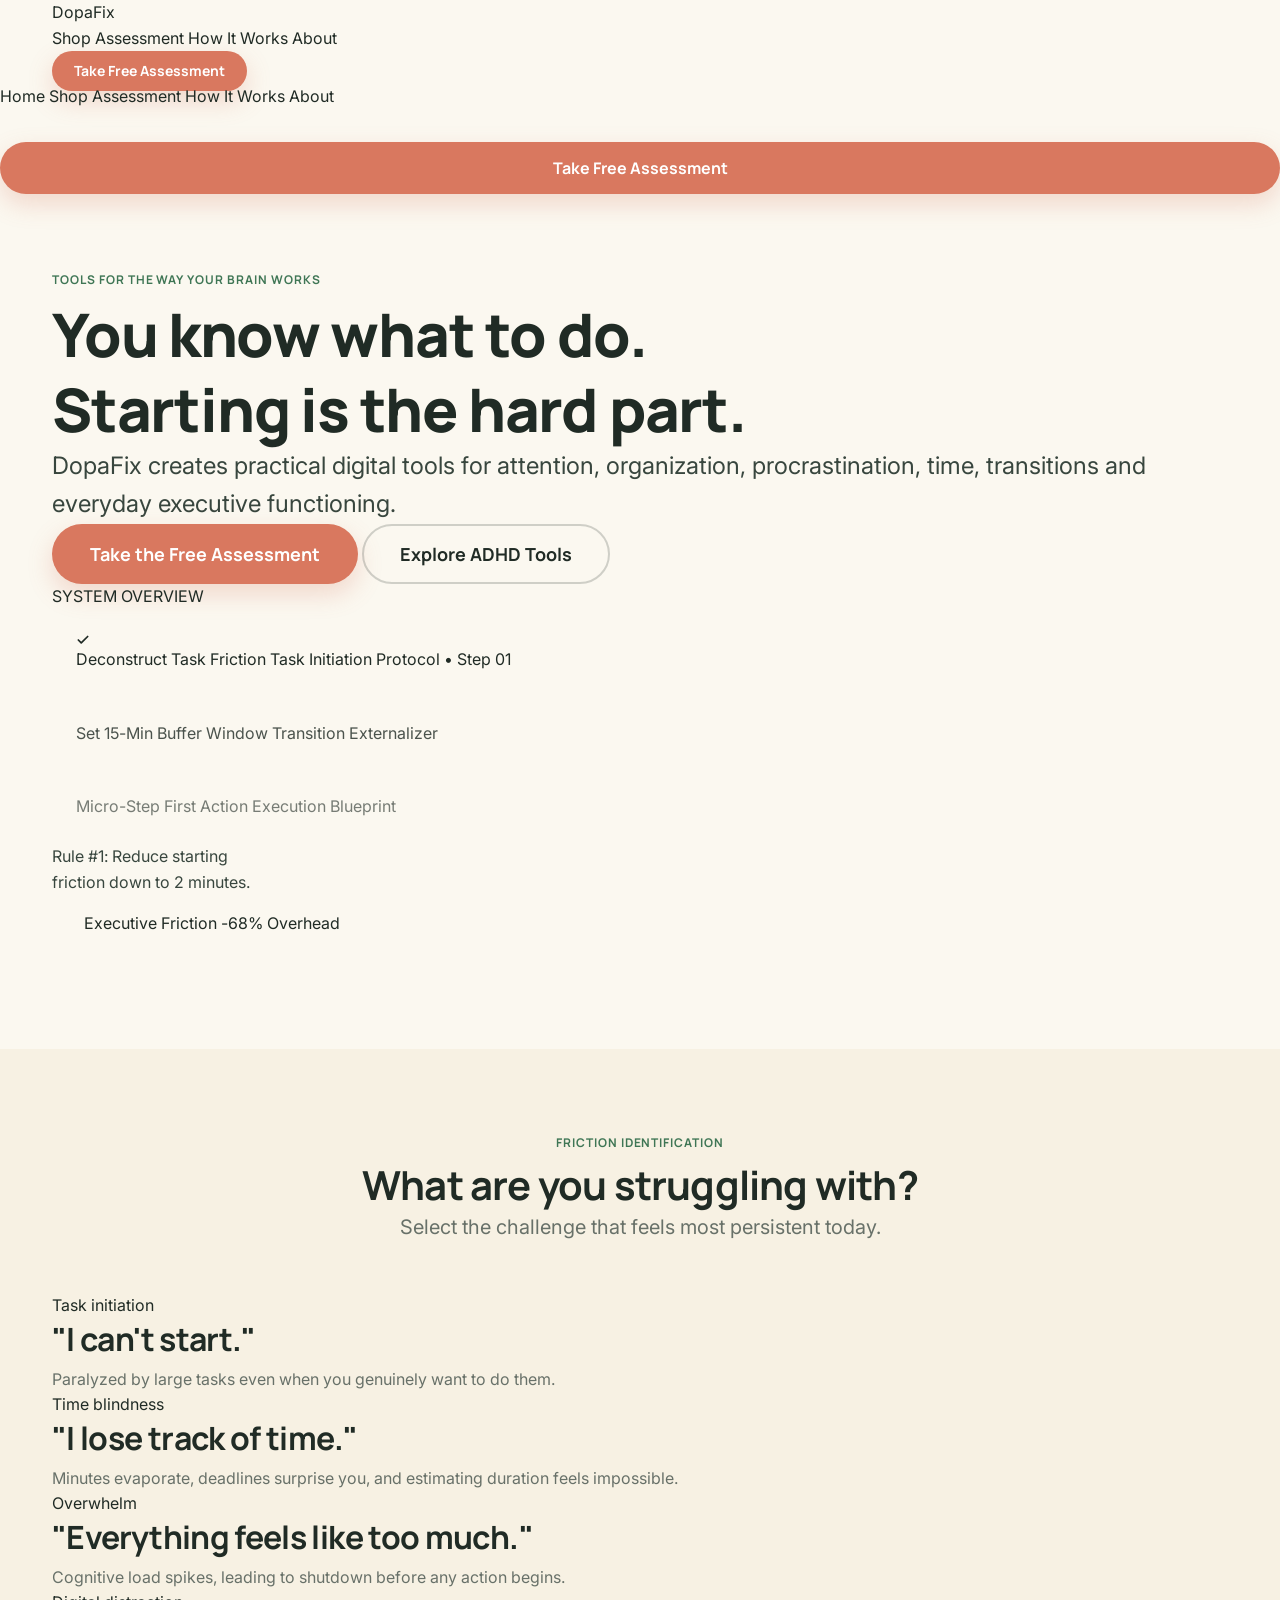
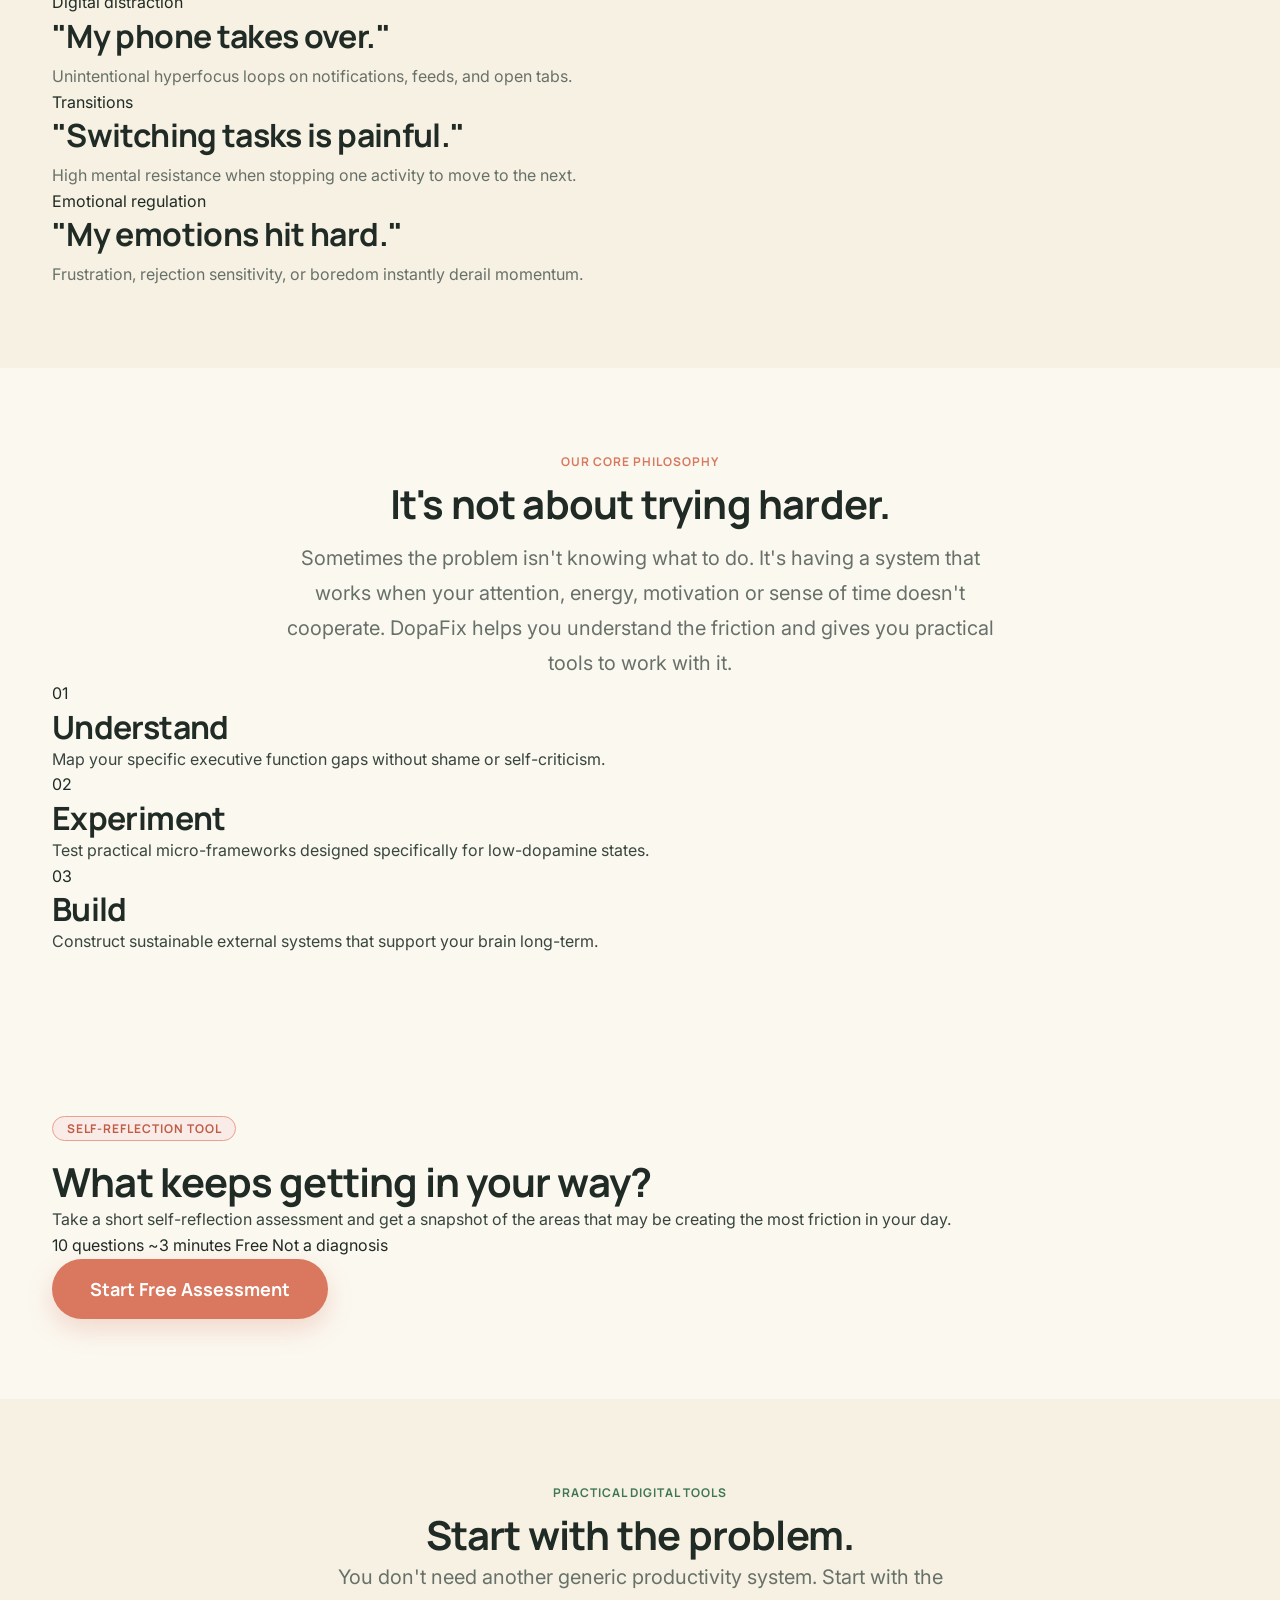
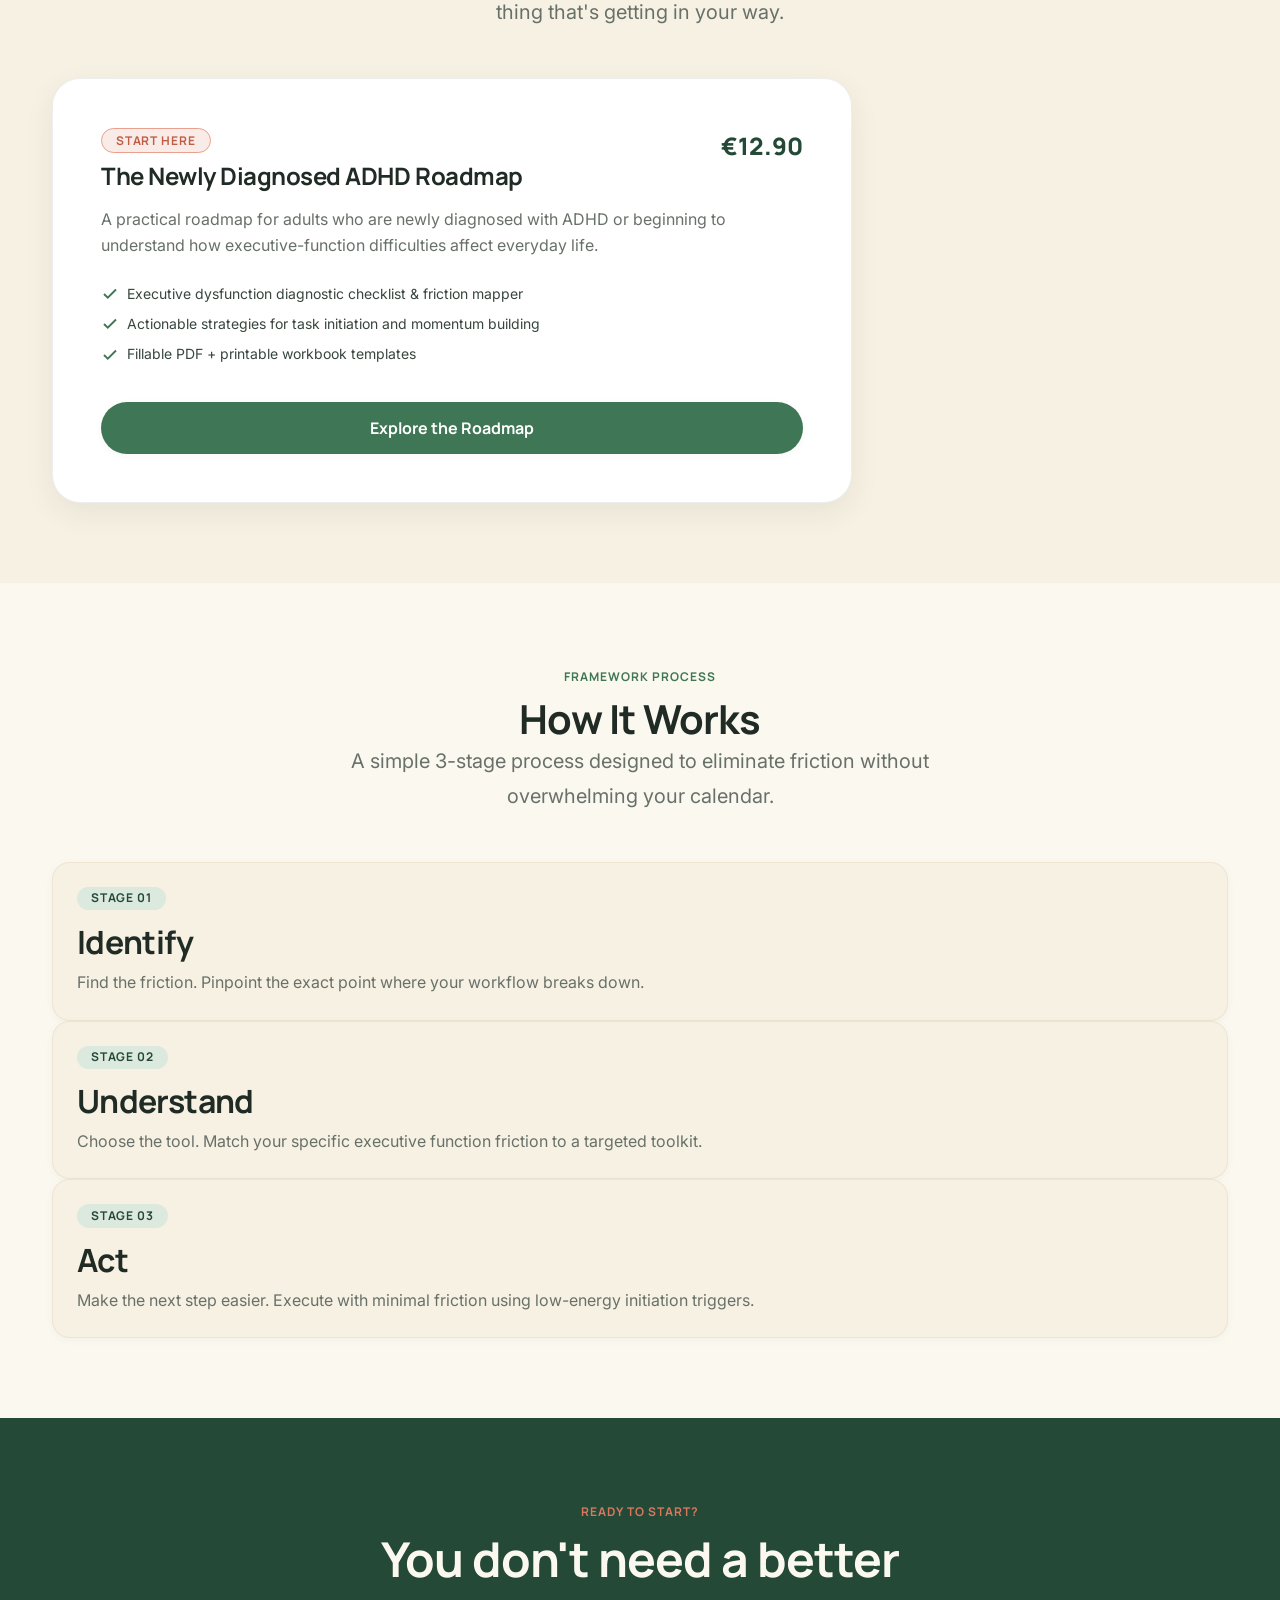
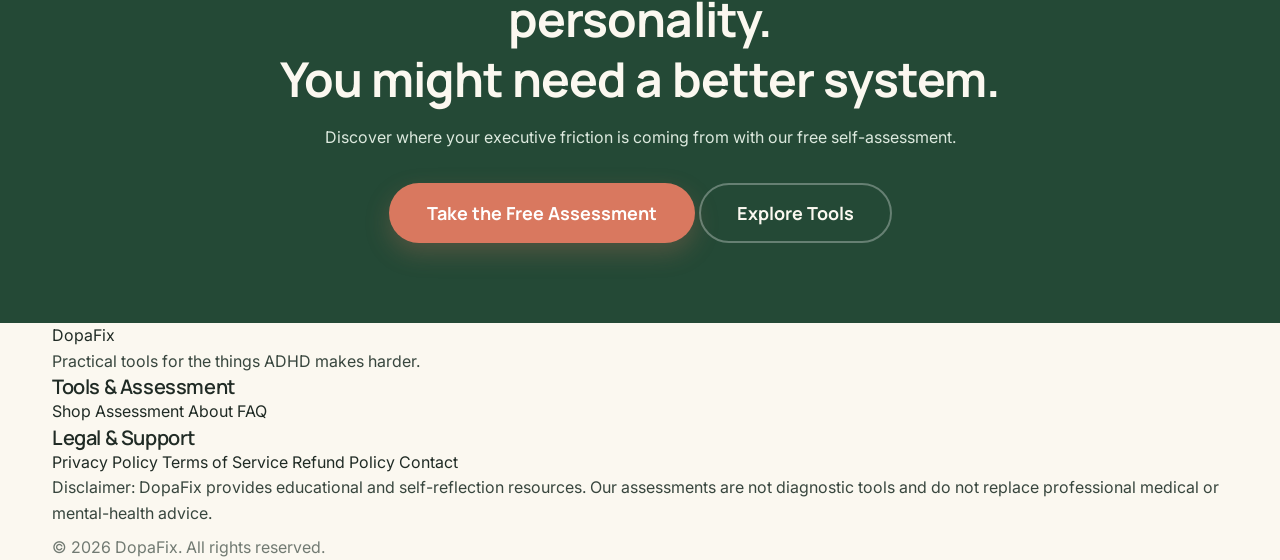
==== index.html @ 1153a693 "first" ====
<!DOCTYPE html>
<html lang="en">
<head>
  <meta charset="UTF-8">
  <meta name="viewport" content="width=device-width, initial-scale=1.0">
  <title>DopaFix — Practical Tools for the Things ADHD Makes Harder</title>
  <meta name="description" content="DopaFix creates practical digital tools, workbooks, and systems for adults experiencing ADHD, task initiation, procrastination, time blindness, and executive functioning challenges.">
  
  <!-- CSS Architecture Layer Imports -->
  <link rel="stylesheet" href="assets/css/variables.css">
  <link rel="stylesheet" href="assets/css/reset.css">
  <link rel="stylesheet" href="assets/css/base.css">
  <link rel="stylesheet" href="assets/css/components.css">
  <link rel="stylesheet" href="assets/css/sections.css">
  <link rel="stylesheet" href="assets/css/responsive.css">
</head>
<body class="bg-vanilla-light">

  <!-- ==========================================================================
     SITE HEADER & NAVIGATION
     ========================================================================== -->
  <header class="site-header">
    <div class="container nav-container">
      <a href="index.html" class="logo" aria-label="DopaFix Homepage">
        DopaFix<span class="logo-dot"></span>
      </a>

      <nav class="nav-links" aria-label="Main Navigation">
        <a href="shop.html" class="nav-link">Shop</a>
        <a href="assessment.html" class="nav-link">Assessment</a>
        <a href="#how-it-works" class="nav-link">How It Works</a>
        <a href="about.html" class="nav-link">About</a>
      </nav>

      <div class="nav-cta">
        <a href="assessment.html" class="btn btn-primary btn-sm">Take Free Assessment</a>
      </div>

      <button type="button" class="mobile-nav-toggle" aria-label="Toggle navigation menu" aria-expanded="false">
        <span class="hamburger-line"></span>
        <span class="hamburger-line"></span>
        <span class="hamburger-line"></span>
      </button>
    </div>
  </header>

  <!-- Mobile Navigation Drawer -->
  <aside class="mobile-nav-drawer" aria-label="Mobile Navigation Drawer">
    <div class="mobile-nav-links">
      <a href="index.html" class="mobile-nav-link">Home</a>
      <a href="shop.html" class="mobile-nav-link">Shop</a>
      <a href="assessment.html" class="mobile-nav-link">Assessment</a>
      <a href="#how-it-works" class="mobile-nav-link">How It Works</a>
      <a href="about.html" class="mobile-nav-link">About</a>
    </div>
    <div style="margin-top: var(--space-xl);">
      <a href="assessment.html" class="btn btn-primary btn-full">Take Free Assessment</a>
    </div>
  </aside>

  <!-- ==========================================================================
     HERO SECTION
     ========================================================================== -->
  <section class="hero-section">
    <div class="container">
      <div class="hero-grid">
        <div class="hero-content">
          <span class="eyebrow">Tools for the way your brain works</span>
          <h1 class="hero-headline">You know what to do.<br>Starting is the hard part.</h1>
          <p class="hero-lead">
            DopaFix creates practical digital tools for attention, organization, procrastination, time, transitions and everyday executive functioning.
          </p>
          <div class="hero-actions">
            <a href="assessment.html" class="btn btn-primary btn-lg">Take the Free Assessment</a>
            <a href="shop.html" class="btn btn-outline btn-lg">Explore ADHD Tools</a>
          </div>
        </div>

        <!-- Pure HTML/CSS Digital Visual Composition -->
        <div class="hero-visual">
          <div class="hero-device-tablet">
            <div class="hero-device-screen">
              <div class="visual-header">
                <span class="visual-tag">SYSTEM OVERVIEW</span>
                <div class="visual-dots">
                  <span class="dot"></span>
                  <span class="dot"></span>
                  <span class="dot"></span>
                </div>
              </div>

              <div class="visual-task-card">
                <div class="task-checkbox">
                  <svg width="14" height="14" viewBox="0 0 24 24" fill="none" stroke="currentColor" stroke-width="3" stroke-linecap="round" stroke-linejoin="round">
                    <polyline points="20 6 9 17 4 12"></polyline>
                  </svg>
                </div>
                <div class="task-info">
                  <span class="task-title">Deconstruct Task Friction</span>
                  <span class="task-meta">Task Initiation Protocol • Step 01</span>
                </div>
              </div>

              <div class="visual-task-card" style="opacity: 0.8;">
                <div class="task-checkbox" style="border-color: var(--muted); background: transparent;"></div>
                <div class="task-info">
                  <span class="task-title">Set 15-Min Buffer Window</span>
                  <span class="task-meta">Transition Externalizer</span>
                </div>
              </div>

              <div class="visual-task-card" style="opacity: 0.6;">
                <div class="task-checkbox" style="border-color: var(--muted); background: transparent;"></div>
                <div class="task-info">
                  <span class="task-title">Micro-Step First Action</span>
                  <span class="task-meta">Execution Blueprint</span>
                </div>
              </div>
            </div>
          </div>

          <!-- Floating Tactile Elements -->
          <div class="hero-sticky-note">
            <p class="sticky-text">Rule #1: Reduce starting friction down to 2 minutes.</p>
          </div>

          <div class="hero-progress-card">
            <span class="hero-progress-title">Executive Friction</span>
            <span class="hero-progress-value">-68% Overhead</span>
          </div>
        </div>
      </div>
    </div>
  </section>

  <!-- ==========================================================================
     PROBLEM RECOGNITION SECTION
     ========================================================================== -->
  <section class="section bg-vanilla">
    <div class="container">
      <div class="text-center" style="max-width: 640px; margin: 0 auto var(--space-2xl);">
        <span class="eyebrow">Friction Identification</span>
        <h2>What are you struggling with?</h2>
        <p class="lead">Select the challenge that feels most persistent today.</p>
      </div>

      <div class="struggle-grid">
        <article class="struggle-card">
          <div>
            <span class="struggle-tag">Task initiation</span>
            <h3 class="struggle-quote">"I can't start."</h3>
            <p class="text-muted" style="margin-top: var(--space-xs);">Paralyzed by large tasks even when you genuinely want to do them.</p>
          </div>
        </article>

        <article class="struggle-card">
          <div>
            <span class="struggle-tag">Time blindness</span>
            <h3 class="struggle-quote">"I lose track of time."</h3>
            <p class="text-muted" style="margin-top: var(--space-xs);">Minutes evaporate, deadlines surprise you, and estimating duration feels impossible.</p>
          </div>
        </article>

        <article class="struggle-card">
          <div>
            <span class="struggle-tag">Overwhelm</span>
            <h3 class="struggle-quote">"Everything feels like too much."</h3>
            <p class="text-muted" style="margin-top: var(--space-xs);">Cognitive load spikes, leading to shutdown before any action begins.</p>
          </div>
        </article>

        <article class="struggle-card">
          <div>
            <span class="struggle-tag">Digital distraction</span>
            <h3 class="struggle-quote">"My phone takes over."</h3>
            <p class="text-muted" style="margin-top: var(--space-xs);">Unintentional hyperfocus loops on notifications, feeds, and open tabs.</p>
          </div>
        </article>

        <article class="struggle-card">
          <div>
            <span class="struggle-tag">Transitions</span>
            <h3 class="struggle-quote">"Switching tasks is painful."</h3>
            <p class="text-muted" style="margin-top: var(--space-xs);">High mental resistance when stopping one activity to move to the next.</p>
          </div>
        </article>

        <article class="struggle-card">
          <div>
            <span class="struggle-tag">Emotional regulation</span>
            <h3 class="struggle-quote">"My emotions hit hard."</h3>
            <p class="text-muted" style="margin-top: var(--space-xs);">Frustration, rejection sensitivity, or boredom instantly derail momentum.</p>
          </div>
        </article>
      </div>
    </div>
  </section>

  <!-- ==========================================================================
     PHILOSOPHY SECTION
     ========================================================================== -->
  <section class="section bg-vanilla-light">
    <div class="container">
      <div class="text-center" style="max-width: 720px; margin: 0 auto;">
        <span class="eyebrow eyebrow-terracotta">Our Core Philosophy</span>
        <h2>It's not about trying harder.</h2>
        <p class="lead" style="margin-top: var(--space-sm);">
          Sometimes the problem isn't knowing what to do. It's having a system that works when your attention, energy, motivation or sense of time doesn't cooperate. DopaFix helps you understand the friction and gives you practical tools to work with it.
        </p>
      </div>

      <div class="philosophy-grid">
        <div class="step-card">
          <span class="step-number">01</span>
          <h3 class="step-title">Understand</h3>
          <p>Map your specific executive function gaps without shame or self-criticism.</p>
        </div>

        <div class="step-card">
          <span class="step-number">02</span>
          <h3 class="step-title">Experiment</h3>
          <p>Test practical micro-frameworks designed specifically for low-dopamine states.</p>
        </div>

        <div class="step-card">
          <span class="step-number">03</span>
          <h3 class="step-title">Build</h3>
          <p>Construct sustainable external systems that support your brain long-term.</p>
        </div>
      </div>
    </div>
  </section>

  <!-- ==========================================================================
     FREE ASSESSMENT BANNER
     ========================================================================== -->
  <section class="section">
    <div class="container">
      <div class="assessment-banner">
        <div class="assessment-banner-content">
          <span class="badge badge-terracotta" style="margin-bottom: var(--space-md);">SELF-REFLECTION TOOL</span>
          <h2>What keeps getting in your way?</h2>
          <p>Take a short self-reflection assessment and get a snapshot of the areas that may be creating the most friction in your day.</p>
          
          <div class="assessment-pills">
            <span class="assessment-pill">10 questions</span>
            <span class="assessment-pill">~3 minutes</span>
            <span class="assessment-pill">Free</span>
            <span class="assessment-pill">Not a diagnosis</span>
          </div>

          <a href="assessment.html" class="btn btn-primary btn-lg">Start Free Assessment</a>
        </div>
      </div>
    </div>
  </section>

  <!-- ==========================================================================
     PRODUCT FEATURE SECTION
     ========================================================================== -->
  <section class="section bg-vanilla">
    <div class="container">
      <div class="text-center" style="max-width: 640px; margin: 0 auto var(--space-2xl);">
        <span class="eyebrow">Practical Digital Tools</span>
        <h2>Start with the problem.</h2>
        <p class="lead">You don't need another generic productivity system. Start with the thing that's getting in your way.</p>
      </div>

      <div class="container-narrow">
        <article class="product-card">
          <div class="product-card-header">
            <div>
              <span class="badge badge-terracotta" style="margin-bottom: var(--space-xs);">START HERE</span>
              <h3 class="product-card-title">The Newly Diagnosed ADHD Roadmap</h3>
            </div>
            <span class="product-card-price">€12.90</span>
          </div>

          <p class="product-card-description">
            A practical roadmap for adults who are newly diagnosed with ADHD or beginning to understand how executive-function difficulties affect everyday life.
          </p>

          <div class="product-card-features">
            <div class="product-card-feature-item">
              <svg width="18" height="18" viewBox="0 0 24 24" fill="none" stroke="currentColor" stroke-width="2.5"><polyline points="20 6 9 17 4 12"></polyline></svg>
              <span>Executive dysfunction diagnostic checklist & friction mapper</span>
            </div>
            <div class="product-card-feature-item">
              <svg width="18" height="18" viewBox="0 0 24 24" fill="none" stroke="currentColor" stroke-width="2.5"><polyline points="20 6 9 17 4 12"></polyline></svg>
              <span>Actionable strategies for task initiation and momentum building</span>
            </div>
            <div class="product-card-feature-item">
              <svg width="18" height="18" viewBox="0 0 24 24" fill="none" stroke="currentColor" stroke-width="2.5"><polyline points="20 6 9 17 4 12"></polyline></svg>
              <span>Fillable PDF + printable workbook templates</span>
            </div>
          </div>

          <div style="margin-top: var(--space-sm);">
            <a href="product.html" class="btn btn-secondary btn-full">Explore the Roadmap</a>
          </div>
        </article>
      </div>
    </div>
  </section>

  <!-- ==========================================================================
     HOW IT WORKS SECTION
     ========================================================================== -->
  <section id="how-it-works" class="section bg-vanilla-light">
    <div class="container">
      <div class="text-center" style="max-width: 640px; margin: 0 auto var(--space-2xl);">
        <span class="eyebrow">Framework Process</span>
        <h2>How It Works</h2>
        <p class="lead">A simple 3-stage process designed to eliminate friction without overwhelming your calendar.</p>
      </div>

      <div class="philosophy-grid">
        <div class="card card-vanilla">
          <span class="badge badge-green" style="align-self: flex-start; margin-bottom: var(--space-sm);">STAGE 01</span>
          <h3 style="margin-bottom: var(--space-xs);">Identify</h3>
          <p class="text-muted">Find the friction. Pinpoint the exact point where your workflow breaks down.</p>
        </div>

        <div class="card card-vanilla">
          <span class="badge badge-green" style="align-self: flex-start; margin-bottom: var(--space-sm);">STAGE 02</span>
          <h3 style="margin-bottom: var(--space-xs);">Understand</h3>
          <p class="text-muted">Choose the tool. Match your specific executive function friction to a targeted toolkit.</p>
        </div>

        <div class="card card-vanilla">
          <span class="badge badge-green" style="align-self: flex-start; margin-bottom: var(--space-sm);">STAGE 03</span>
          <h3 style="margin-bottom: var(--space-xs);">Act</h3>
          <p class="text-muted">Make the next step easier. Execute with minimal friction using low-energy initiation triggers.</p>
        </div>
      </div>
    </div>
  </section>

  <!-- ==========================================================================
     FINAL CONVERSION CTA SECTION
     ========================================================================== -->
  <section class="section bg-green-dark text-center">
    <div class="container container-narrow">
      <span class="eyebrow eyebrow-terracotta" style="margin-bottom: var(--space-xs);">READY TO START?</span>
      <h2 style="font-size: clamp(2rem, 4vw, 3rem); margin-bottom: var(--space-md);">You don't need a better personality.<br>You might need a better system.</h2>
      <p style="margin-bottom: var(--space-xl); color: var(--green-light);">Discover where your executive friction is coming from with our free self-assessment.</p>
      
      <div class="hero-actions" style="justify-content: center;">
        <a href="assessment.html" class="btn btn-primary btn-lg">Take the Free Assessment</a>
        <a href="shop.html" class="btn btn-outline-green btn-lg" style="color: var(--vanilla-light); border-color: rgba(255,255,255,0.3);">Explore Tools</a>
      </div>
    </div>
  </section>

  <!-- ==========================================================================
     SITE FOOTER
     ========================================================================== -->
  <footer class="site-footer">
    <div class="container">
      <div class="footer-grid">
        <div class="footer-brand">
          <a href="index.html" class="logo footer-logo">
            DopaFix<span class="logo-dot"></span>
          </a>
          <p class="footer-tagline">Practical tools for the things ADHD makes harder.</p>
        </div>

        <div class="footer-links-group">
          <div>
            <h4 class="footer-heading">Tools & Assessment</h4>
            <nav class="footer-nav">
              <a href="shop.html" class="footer-nav-link">Shop</a>
              <a href="assessment.html" class="footer-nav-link">Assessment</a>
              <a href="about.html" class="footer-nav-link">About</a>
              <a href="faq.html" class="footer-nav-link">FAQ</a>
            </nav>
          </div>

          <div>
            <h4 class="footer-heading">Legal & Support</h4>
            <nav class="footer-nav">
              <a href="privacy.html" class="footer-nav-link">Privacy Policy</a>
              <a href="terms.html" class="footer-nav-link">Terms of Service</a>
              <a href="refund.html" class="footer-nav-link">Refund Policy</a>
              <a href="contact.html" class="footer-nav-link">Contact</a>
            </nav>
          </div>
        </div>
      </div>

      <div class="footer-disclaimer">
        <p>Disclaimer: DopaFix provides educational and self-reflection resources. Our assessments are not diagnostic tools and do not replace professional medical or mental-health advice.</p>
        <p style="margin-top: var(--space-xs); opacity: 0.7;">&copy; 2026 DopaFix. All rights reserved.</p>
      </div>
    </div>
  </footer>

  <!-- Vanilla JavaScript Dependencies -->
  <script src="assets/js/app.js"></script>
  <script src="assets/js/navigation.js"></script>
</body>
</html>
---- assets/css/variables.css ----
/* ==========================================================================
   DopaFix — Design System CSS Variables
   Architecture: Foundation & Design Tokens
   Palette Ratio Target: Vanilla/Beige (60%), Green (25%), Ink (10%), Terracotta (5%)
   ========================================================================== */

:root {
  /* ------------------------------------------------------------------------
     1. COLOR PALETTE (Design System Tokens)
     ------------------------------------------------------------------------ */
  
  /* Greens (25% Usage) - Trust, Structure, Focus */
  --green-primary: #3F7655;
  --green-dark: #244936;
  --green-light: #DCE9DE;
  --green-subtle: #EDF3EE;

  /* Vanilla & Beige (60% Usage) - Calm, Warmth, Low Visual Stress */
  --vanilla: #F7F1E3;
  --vanilla-light: #FBF8F0;
  --beige: #E9DDC8;
  --beige-muted: #F2EAD9;

  /* Terracotta (5% Usage Accent) - Action, Intent, Gentle Energy */
  --terracotta: #D9785F;
  --terracotta-dark: #C05D44;
  --terracotta-light: #E9A18D;
  --terracotta-subtle: #F9ECE8;

  /* Dark Text & Neutrals (10% Usage) - High Contrast & High Readability */
  --ink: #202B25;
  --ink-soft: #38463E;
  --muted: #687169;
  --muted-light: #A1A8A3;
  
  /* Pure Neutral Overlays */
  --white: #FFFFFF;
  --black-overlay: rgba(32, 43, 37, 0.4);

  /* Functional & Interactive States */
  --focus-ring: rgba(63, 118, 85, 0.4);
  --error: #C94A4A;
  --success: #2E6B47;

  /* ------------------------------------------------------------------------
     2. TYPOGRAPHY SYSTEM
     ------------------------------------------------------------------------ */
  --font-heading: 'Manrope', -apple-system, BlinkMacSystemFont, 'Segoe UI', Roboto, Helvetica, Arial, sans-serif;
  --font-body: 'Inter', -apple-system, BlinkMacSystemFont, 'Segoe UI', Roboto, Helvetica, Arial, sans-serif;

  /* Font Scale (Mobile-first responsive fluid hierarchy) */
  --font-size-xs: 0.75rem;    /* 12px */
  --font-size-sm: 0.875rem;   /* 14px */
  --font-size-base: 1rem;     /* 16px */
  --font-size-md: 1.125rem;   /* 18px */
  --font-size-lg: 1.25rem;    /* 20px */
  --font-size-xl: 1.5rem;     /* 24px */
  --font-size-2xl: 2rem;      /* 32px */
  --font-size-3xl: 2.5rem;    /* 40px */
  --font-size-4xl: 3.25rem;   /* 52px */

  /* Line Heights (Optimized for ADHD/Low Cognitive Load Reading) */
  --line-height-tight: 1.15;
  --line-height-heading: 1.25;
  --line-height-body: 1.6;
  --line-height-relaxed: 1.75;

  /* Font Weights */
  --weight-regular: 400;
  --weight-medium: 500;
  --weight-semibold: 600;
  --weight-bold: 700;
  --weight-extra-bold: 800;

  /* Letter Spacing */
  --letter-spacing-tight: -0.02em;
  --letter-spacing-normal: 0em;
  --letter-spacing-caps: 0.08em;

  /* ------------------------------------------------------------------------
     3. SPACING & LAYOUT SYSTEM
     ------------------------------------------------------------------------ */
  --space-2xs: 0.25rem;  /* 4px */
  --space-xs: 0.5rem;    /* 8px */
  --space-sm: 0.75rem;   /* 12px */
  --space-md: 1rem;      /* 16px */
  --space-lg: 1.5rem;    /* 24px */
  --space-xl: 2rem;      /* 32px */
  --space-2xl: 3rem;     /* 48px */
  --space-3xl: 4.5rem;   /* 72px */
  --space-4xl: 6rem;     /* 96px */

  /* Section Padding */
  --section-padding-y-sm: 3rem;
  --section-padding-y-md: 5rem;
  --section-padding-y-lg: 7.5rem;

  /* Container Widths */
  --container-max-width: 1240px;
  --container-narrow-width: 800px;
  --container-reading-width: 680px;

  /* ------------------------------------------------------------------------
     4. BORDERS, RADII & SHADOWS (Tactile & Soft UI)
     ------------------------------------------------------------------------ */
  --radius-xs: 6px;
  --radius-sm: 10px;
  --radius-md: 18px;
  --radius-lg: 28px;
  --radius-full: 9999px;

  /* Borders */
  --border-width-thin: 1px;
  --border-width-thick: 2px;
  --border-subtle: 1px solid rgba(32, 43, 37, 0.08);
  --border-medium: 1px solid rgba(32, 43, 37, 0.15);
  --border-green: 1px solid var(--green-primary);

  /* Depth & Soft Elevation */
  --shadow-sm: 0 2px 8px rgba(32, 43, 37, 0.04);
  --shadow-md: 0 10px 30px rgba(32, 43, 37, 0.07);
  --shadow-lg: 0 20px 45px rgba(32, 43, 37, 0.1);
  --shadow-terracotta: 0 10px 25px rgba(217, 120, 95, 0.25);
  --shadow-inner: inset 0 2px 4px rgba(32, 43, 37, 0.05);

  /* ------------------------------------------------------------------------
     5. TRANSITIONS & Z-INDEX HIERARCHY
     ------------------------------------------------------------------------ */
  --transition-fast: 0.15s ease;
  --transition-normal: 0.25s ease;
  --transition-smooth: 0.35s cubic-bezier(0.16, 1, 0.3, 1);

  --z-negative: -1;
  --z-base: 1;
  --z-dropdown: 100;
  --z-sticky: 500;
  --z-overlay: 900;
  --z-modal: 1000;
  --z-toast: 1100;
}
---- assets/css/base.css ----
/* ==========================================================================
   DopaFix — Base Typography, Layout Containers & Utility Classes
   Architecture: Base Layer
   Goal: Global typography rules, structural layouts, and foundational utilities
   ========================================================================== */

/* ------------------------------------------------------------------------
   1. GLOBAL FONT IMPORTS & BASE TYPOGRAPHY
   ------------------------------------------------------------------------ */
@import url('https://fonts.googleapis.com/css2?family=Inter:wght@400;500;600;700&family=Manrope:wght@600;700;800&display=swap');

h1, h2, h3, h4, h5, h6 {
  font-family: var(--font-heading);
  color: var(--ink);
  line-height: var(--line-height-heading);
  letter-spacing: var(--letter-spacing-tight);
}

h1 {
  font-size: var(--font-size-3xl);
  font-weight: var(--weight-extra-bold);
}

h2 {
  font-size: var(--font-size-2xl);
  font-weight: var(--weight-bold);
}

h3 {
  font-size: var(--font-size-xl);
  font-weight: var(--weight-bold);
}

h4 {
  font-size: var(--font-size-lg);
  font-weight: var(--weight-semibold);
}

p {
  font-family: var(--font-body);
  font-size: var(--font-size-base);
  color: var(--ink-soft);
  line-height: var(--line-height-body);
}

p.lead {
  font-size: var(--font-size-md);
  line-height: var(--line-height-relaxed);
  color: var(--muted);
}

.eyebrow {
  display: inline-block;
  font-family: var(--font-heading);
  font-size: var(--font-size-xs);
  font-weight: var(--weight-bold);
  text-transform: uppercase;
  letter-spacing: var(--letter-spacing-caps);
  color: var(--green-primary);
  margin-bottom: var(--space-xs);
}

.eyebrow-terracotta {
  color: var(--terracotta);
}

/* Responsive typography scaling for tablet and desktop */
@media (min-width: 768px) {
  h1 {
    font-size: var(--font-size-4xl);
  }
  
  h2 {
    font-size: var(--font-size-3xl);
  }
  
  h3 {
    font-size: var(--font-size-2xl);
  }

  p.lead {
    font-size: var(--font-size-lg);
  }
}

/* ------------------------------------------------------------------------
   2. STRUCTURAL CONTAINERS & SECTIONS
   ------------------------------------------------------------------------ */
.container {
  width: 100%;
  max-width: var(--container-max-width);
  margin-left: auto;
  margin-right: auto;
  padding-left: var(--space-md);
  padding-right: var(--space-md);
}

.container-narrow {
  max-width: var(--container-narrow-width);
}

.container-reading {
  max-width: var(--container-reading-width);
}

@media (min-width: 768px) {
  .container {
    padding-left: var(--space-xl);
    padding-right: var(--space-xl);
  }
}

.section {
  padding-top: var(--section-padding-y-sm);
  padding-bottom: var(--section-padding-y-sm);
  position: relative;
}

@media (min-width: 768px) {
  .section {
    padding-top: var(--section-padding-y-md);
    padding-bottom: var(--section-padding-y-md);
  }
}

@media (min-width: 1024px) {
  .section-lg {
    padding-top: var(--section-padding-y-lg);
    padding-bottom: var(--section-padding-y-lg);
  }
}

/* Section Background Variations */
.bg-vanilla {
  background-color: var(--vanilla);
}

.bg-vanilla-light {
  background-color: var(--vanilla-light);
}

.bg-beige {
  background-color: var(--beige-muted);
}

.bg-green-subtle {
  background-color: var(--green-subtle);
}

.bg-green-dark {
  background-color: var(--green-dark);
  color: var(--vanilla-light);
}

.bg-green-dark h1,
.bg-green-dark h2,
.bg-green-dark h3,
.bg-green-dark h4 {
  color: var(--vanilla-light);
}

.bg-green-dark p {
  color: var(--green-light);
}

/* ------------------------------------------------------------------------
   3. TEXT UTILITIES & VISUAL HELPERS
   ------------------------------------------------------------------------ */
.text-center {
  text-align: center;
}

.text-left {
  text-align: left;
}

.text-right {
  text-align: right;
}

.text-green {
  color: var(--green-primary);
}

.text-terracotta {
  color: var(--terracotta);
}

.text-muted {
  color: var(--muted);
}

/* Screen reader only utility for accessibility */
.sr-only {
  position: absolute;
  width: 1px;
  height: 1px;
  padding: 0;
  margin: -1px;
  overflow: hidden;
  clip: rect(0, 0, 0, 0);
  white-space: nowrap;
  border-0: 0;
}
---- assets/css/components.css ----
/* ==========================================================================
   DopaFix — Reusable UI Components
   Architecture: Component Layer
   Goal: Buttons, Cards, Badges, Modals, Progress Bars, and Form Controls
   ========================================================================== */

/* ------------------------------------------------------------------------
   1. BUTTONS (Large Tap Targets, Tactile Depth & Clear States)
   ------------------------------------------------------------------------ */
.btn {
  display: inline-flex;
  align-items: center;
  justify-content: center;
  gap: var(--space-xs);
  padding: 0.875rem 1.75rem;
  font-family: var(--font-heading);
  font-size: var(--font-size-base);
  font-weight: var(--weight-bold);
  line-height: 1;
  text-align: center;
  text-decoration: none;
  border-radius: var(--radius-full);
  border: var(--border-width-thick) solid transparent;
  transition: all var(--transition-fast);
  min-height: 52px; /* Large tap target for accessibility & mobile comfort */
  user-select: none;
  white-space: nowrap;
}

.btn:active {
  transform: translateY(1px);
}

/* Primary Accent CTA (Terracotta - High Visibility Conversion) */
.btn-primary {
  background-color: var(--terracotta);
  color: var(--white);
  box-shadow: var(--shadow-terracotta);
}

.btn-primary:hover {
  background-color: var(--terracotta-dark);
  box-shadow: 0 12px 28px rgba(217, 120, 95, 0.35);
  transform: translateY(-2px);
}

/* Secondary Brand Button (Green Primary) */
.btn-secondary {
  background-color: var(--green-primary);
  color: var(--white);
  box-shadow: var(--shadow-sm);
}

.btn-secondary:hover {
  background-color: var(--green-dark);
  box-shadow: var(--shadow-md);
  transform: translateY(-2px);
}

/* Outline / Ghost Button */
.btn-outline {
  background-color: transparent;
  color: var(--ink);
  border-color: rgba(32, 43, 37, 0.2);
}

.btn-outline:hover {
  border-color: var(--ink);
  background-color: rgba(32, 43, 37, 0.04);
}

.btn-outline-green {
  background-color: transparent;
  color: var(--green-dark);
  border-color: var(--green-primary);
}

.btn-outline-green:hover {
  background-color: var(--green-light);
}

/* Button Sizing Variations */
.btn-sm {
  min-height: 40px;
  padding: 0.5rem 1.25rem;
  font-size: var(--font-size-sm);
}

.btn-lg {
  min-height: 60px;
  padding: 1.125rem 2.25rem;
  font-size: var(--font-size-md);
}

.btn-full {
  width: 100%;
}

/* ------------------------------------------------------------------------
   2. BADGES & PILLS
   ------------------------------------------------------------------------ */
.badge {
  display: inline-flex;
  align-items: center;
  gap: var(--space-2xs);
  padding: 0.35rem 0.85rem;
  font-family: var(--font-heading);
  font-size: var(--font-size-xs);
  font-weight: var(--weight-bold);
  letter-spacing: var(--letter-spacing-caps);
  text-transform: uppercase;
  border-radius: var(--radius-full);
  line-height: 1;
}

.badge-terracotta {
  background-color: var(--terracotta-subtle);
  color: var(--terracotta-dark);
  border: 1px solid var(--terracotta-light);
}

.badge-green {
  background-color: var(--green-light);
  color: var(--green-dark);
}

.badge-vanilla {
  background-color: var(--vanilla);
  color: var(--ink-soft);
  border: var(--border-subtle);
}

/* ------------------------------------------------------------------------
   3. CARDS & CONTAINERS
   ------------------------------------------------------------------------ */
.card {
  background-color: var(--white);
  border-radius: var(--radius-md);
  border: var(--border-subtle);
  padding: var(--space-lg);
  box-shadow: var(--shadow-sm);
  transition: transform var(--transition-normal), box-shadow var(--transition-normal), border-color var(--transition-normal);
  display: flex;
  flex-direction: column;
  position: relative;
}

.card-interactive:hover {
  transform: translateY(-4px);
  box-shadow: var(--shadow-md);
  border-color: rgba(63, 118, 85, 0.3);
}

.card-vanilla {
  background-color: var(--vanilla);
  border-color: rgba(233, 221, 200, 0.6);
}

.card-beige {
  background-color: var(--beige-muted);
  border: none;
}

.card-green-subtle {
  background-color: var(--green-subtle);
  border-color: var(--green-light);
}

/* ------------------------------------------------------------------------
   4. PRODUCT CARD COMPONENT
   ------------------------------------------------------------------------ */
.product-card {
  background: var(--white);
  border-radius: var(--radius-lg);
  border: var(--border-subtle);
  padding: var(--space-xl);
  box-shadow: var(--shadow-md);
  display: flex;
  flex-direction: column;
  gap: var(--space-md);
  position: relative;
  overflow: hidden;
}

.product-card-header {
  display: flex;
  justify-content: space-between;
  align-items: flex-start;
  gap: var(--space-sm);
}

.product-card-title {
  font-size: var(--font-size-xl);
  font-weight: var(--weight-bold);
  color: var(--ink);
  line-height: 1.25;
}

.product-card-price {
  font-family: var(--font-heading);
  font-size: var(--font-size-xl);
  font-weight: var(--weight-extra-bold);
  color: var(--green-dark);
  white-space: nowrap;
}

.product-card-description {
  color: var(--muted);
  font-size: var(--font-size-base);
  line-height: var(--line-height-body);
}

.product-card-features {
  display: flex;
  flex-direction: column;
  gap: var(--space-xs);
  margin-top: var(--space-xs);
  margin-bottom: var(--space-xs);
}

.product-card-feature-item {
  display: flex;
  align-items: center;
  gap: var(--space-xs);
  font-size: var(--font-size-sm);
  color: var(--ink-soft);
}

.product-card-feature-item svg {
  color: var(--green-primary);
  flex-shrink: 0;
}

/* ------------------------------------------------------------------------
   5. FORM CONTROLS & INPUTS
   ------------------------------------------------------------------------ */
.form-group {
  display: flex;
  flex-direction: column;
  gap: var(--space-xs);
  margin-bottom: var(--space-md);
}

.form-label {
  font-family: var(--font-heading);
  font-size: var(--font-size-sm);
  font-weight: var(--weight-semibold);
  color: var(--ink);
}

.form-input,
.form-select,
.form-textarea {
  width: 100%;
  padding: 0.875rem 1.125rem;
  font-family: var(--font-body);
  font-size: var(--font-size-base);
  color: var(--ink);
  background-color: var(--white);
  border: var(--border-medium);
  border-radius: var(--radius-sm);
  transition: border-color var(--transition-fast), box-shadow var(--transition-fast);
}

.form-input:focus,
.form-select:focus,
.form-textarea:focus {
  outline: none;
  border-color: var(--green-primary);
  box-shadow: 0 0 0 3px var(--focus-ring);
}

/* Custom Checkbox / Radio Card Controls (ADHD Friendly Big Touch Area) */
.option-card {
  display: flex;
  align-items: center;
  gap: var(--space-md);
  padding: var(--space-md) var(--space-lg);
  background-color: var(--white);
  border: var(--border-medium);
  border-radius: var(--radius-md);
  cursor: pointer;
  transition: all var(--transition-fast);
  user-select: none;
}

.option-card:hover {
  border-color: var(--green-primary);
  background-color: var(--vanilla-light);
}

.option-card.selected {
  border-color: var(--green-primary);
  border-width: var(--border-width-thick);
  background-color: var(--green-subtle);
}

/* ------------------------------------------------------------------------
   6. PROGRESS BAR COMPONENT
   ------------------------------------------------------------------------ */
.progress-container {
  width: 100%;
  background-color: var(--beige);
  border-radius: var(--radius-full);
  height: 10px;
  overflow: hidden;
  position: relative;
}

.progress-bar {
  height: 100%;
  background-color: var(--green-primary);
  border-radius: var(--radius-full);
  transition: width var(--transition-normal);
}

/* ------------------------------------------------------------------------
   7. MODAL / OVERLAY COMPONENT
   ------------------------------------------------------------------------ */
.modal-overlay {
  position: fixed;
  inset: 0;
  background-color: var(--black-overlay);
  backdrop-filter: blur(4px);
  z-index: var(--z-overlay);
  display: flex;
  align-items: center;
  justify-content: center;
  padding: var(--space-md);
  opacity: 0;
  visibility: hidden;
  transition: opacity var(--transition-normal), visibility var(--transition-normal);
}

.modal-overlay.active {
  opacity: 1;
  visibility: visible;
}

.modal-container {
  background-color: var(--vanilla-light);
  border-radius: var(--radius-lg);
  max-width: var(--container-narrow-width);
  width: 100%;
  max-height: 90vh;
  overflow-y: auto;
  padding: var(--space-xl);
  box-shadow: var(--shadow-lg);
  position: relative;
  transform: translateY(20px);
  transition: transform var(--transition-smooth);
}

.modal-overlay.active .modal-container {
  transform: translateY(0);
}

.modal-close {
  position: absolute;
  top: var(--space-md);
  right: var(--space-md);
  width: 40px;
  height: 40px;
  border-radius: var(--radius-full);
  background-color: var(--vanilla);
  display: flex;
  align-items: center;
  justify-content: center;
  color: var(--ink);
  transition: background-color var(--transition-fast);
}

.modal-close:hover {
  background-color: var(--beige);
}
---- assets/css/responsive.css ----
/* ==========================================================================
   DopaFix — Responsive Adaptations & Fine-Tuning
   Architecture: Responsive Layer
   Goal: Custom break-point adaptations across 320px+, 480px+, 768px+, 1024px+, 1440px+
   ========================================================================== */

/* ------------------------------------------------------------------------
   1. SMALL MOBILE (320px+) - Tight Screen Optimization
   ------------------------------------------------------------------------ */
@media (max-width: 479px) {
  .hero-visual {
    padding: var(--space-xs);
  }

  .hero-sticky-note {
    position: relative;
    top: 0;
    right: 0;
    width: 100%;
    transform: none;
    margin-top: var(--space-md);
  }

  .hero-progress-card {
    position: relative;
    bottom: 0;
    left: 0;
    min-width: 100%;
    margin-top: var(--space-sm);
  }

  .assessment-banner {
    padding: var(--space-xl) var(--space-md);
  }

  .btn {
    width: 100%;
  }

  .footer-links-group {
    grid-template-columns: 1fr;
  }
}

/* ------------------------------------------------------------------------
   2. LARGE MOBILE / PHABLETS (480px+)
   ------------------------------------------------------------------------ */
@media (min-width: 480px) and (max-width: 767px) {
  .hero-sticky-note {
    width: 160px;
    right: -10px;
    top: -15px;
  }
  
  .hero-progress-card {
    min-width: 180px;
    bottom: -10px;
    left: -10px;
  }
}

/* ------------------------------------------------------------------------
   3. TABLETS & SMALL LAPTOPS (768px+)
   ------------------------------------------------------------------------ */
@media (min-width: 768px) {
  .nav-container {
    height: 84px;
  }

  .hero-section {
    padding-top: var(--space-3xl);
    padding-bottom: var(--space-4xl);
  }

  .hero-sticky-note {
    top: -15px;
    right: -15px;
    width: 200px;
  }

  .hero-progress-card {
    bottom: -20px;
    left: -20px;
    padding: var(--space-md) var(--space-xl);
  }

  .product-card {
    padding: var(--space-2xl);
  }
}

/* ------------------------------------------------------------------------
   4. DESKTOPS & LARGE SCREENS (1024px+)
   ------------------------------------------------------------------------ */
@media (min-width: 1024px) {
  .hero-headline {
    font-size: 3.75rem;
  }

  .hero-lead {
    font-size: var(--font-size-xl);
  }

  .visual-task-card {
    padding: var(--space-lg);
  }

  .footer-grid {
    grid-template-columns: 2fr 1fr;
  }
}

/* ------------------------------------------------------------------------
   5. EXTRA LARGE / ULTRA-WIDE SCREENS (1440px+)
   ------------------------------------------------------------------------ */
@media (min-width: 1440px) {
  .container {
    max-width: 1360px;
  }

  .hero-section {
    padding-top: var(--space-4xl);
    padding-bottom: 7rem;
  }

  .hero-headline {
    font-size: 4.25rem;
  }

  .hero-visual {
    max-width: 620px;
  }
}

/* ------------------------------------------------------------------------
   6. PRINT & HIGH-CONTRAST PREFERENCES
   ------------------------------------------------------------------------ */
@media print {
  .site-header,
  .mobile-nav-drawer,
  .hero-actions,
  .assessment-banner,
  .site-footer {
    display: none !important;
  }

  body {
    background-color: #ffffff !important;
    color: #000000 !important;
  }
}
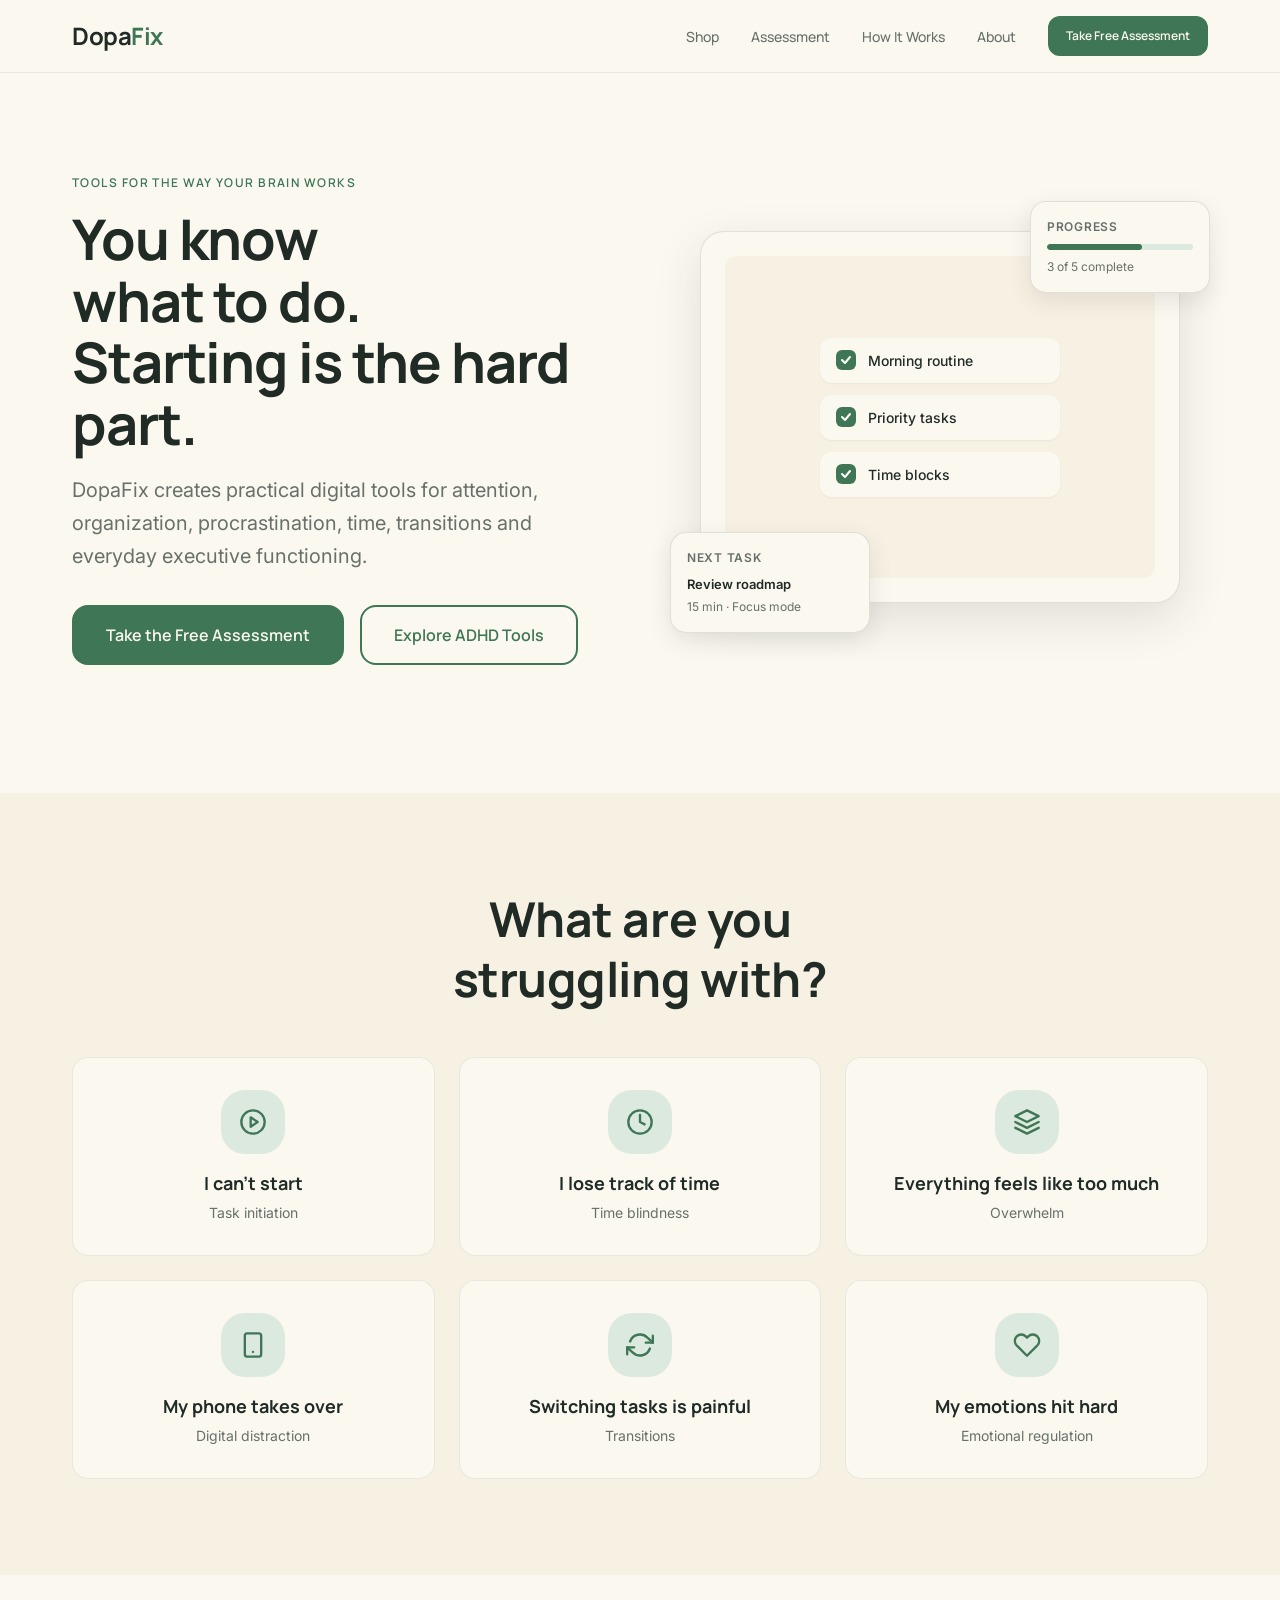
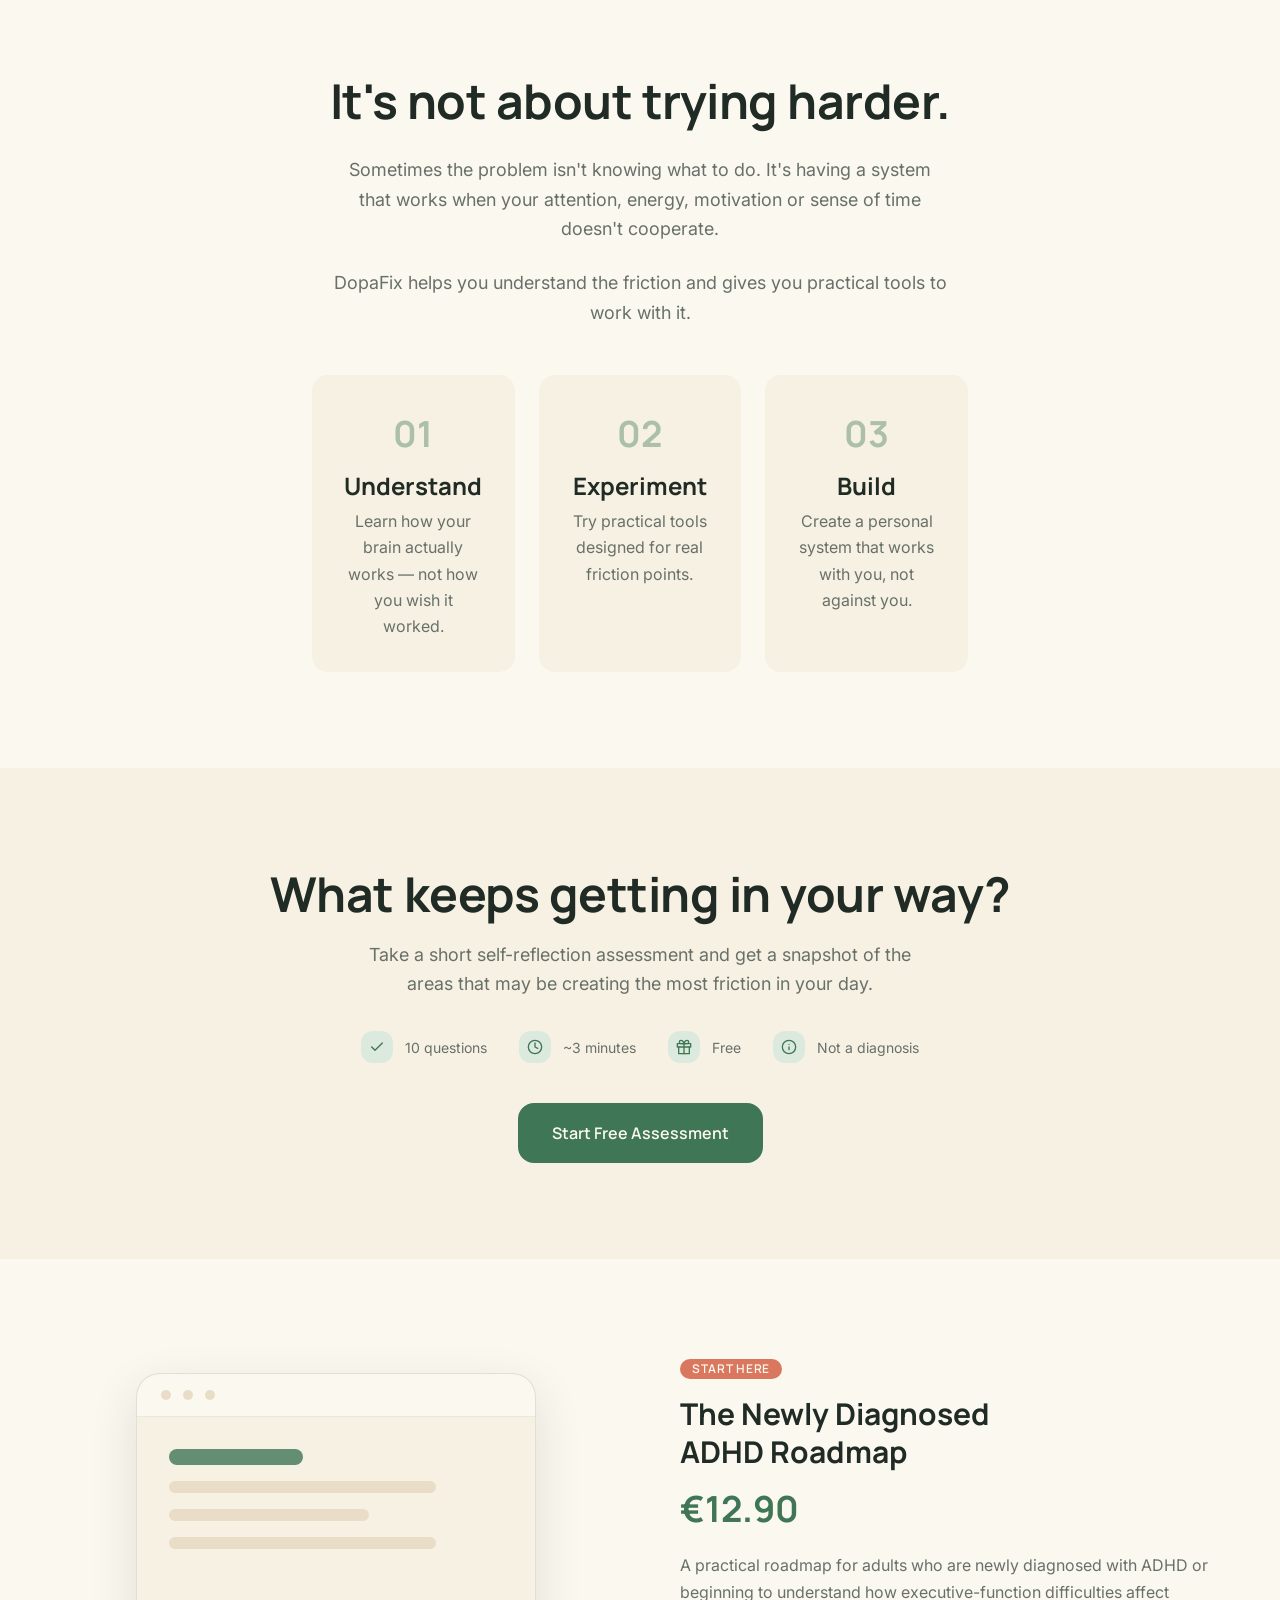
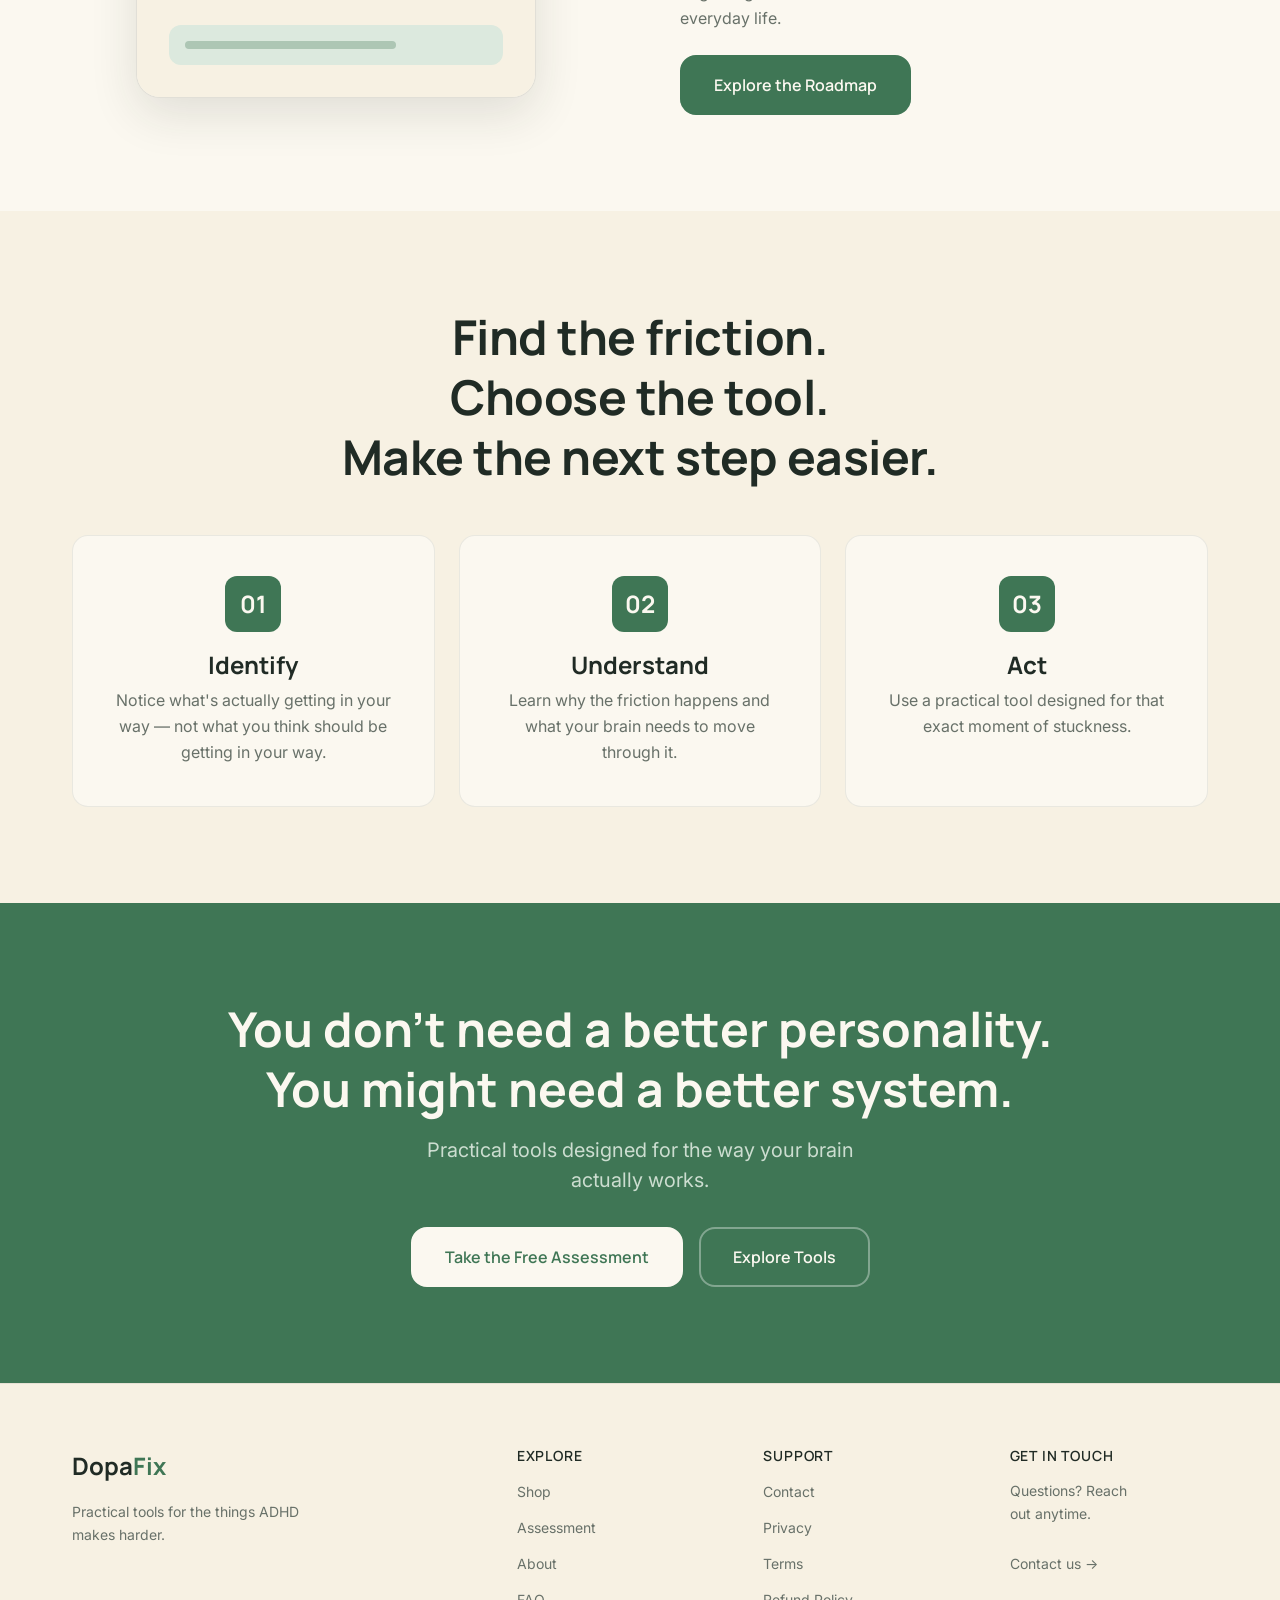
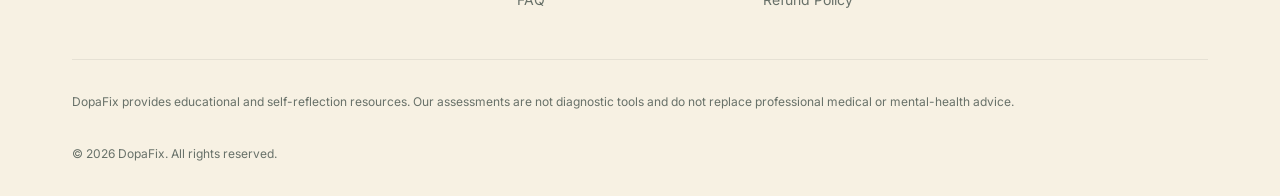
==== commit 5bd2aa69: "first" ====
--- a/index.html
+++ b/index.html
@@ -3,400 +3,348 @@
 <head>
   <meta charset="UTF-8">
   <meta name="viewport" content="width=device-width, initial-scale=1.0">
-  <title>DopaFix — Practical Tools for the Things ADHD Makes Harder</title>
-  <meta name="description" content="DopaFix creates practical digital tools, workbooks, and systems for adults experiencing ADHD, task initiation, procrastination, time blindness, and executive functioning challenges.">
-  
-  <!-- CSS Architecture Layer Imports -->
-  <link rel="stylesheet" href="assets/css/variables.css">
-  <link rel="stylesheet" href="assets/css/reset.css">
-  <link rel="stylesheet" href="assets/css/base.css">
-  <link rel="stylesheet" href="assets/css/components.css">
-  <link rel="stylesheet" href="assets/css/sections.css">
-  <link rel="stylesheet" href="assets/css/responsive.css">
+  <title>DopaFix — Practical Tools for ADHD</title>
+  <meta name="description" content="DopaFix creates practical digital tools for attention, organization, procrastination, time, transitions and everyday executive functioning.">
+  <meta property="og:title" content="DopaFix — Practical Tools for ADHD">
+  <meta property="og:description" content="Practical tools for the things ADHD makes harder.">
+  <meta property="og:type" content="website">
+  <link rel="preconnect" href="https://fonts.googleapis.com">
+  <link rel="preconnect" href="https://fonts.gstatic.com" crossorigin>
+  <link href="https://fonts.googleapis.com/css2?family=Inter:wght@400;500;600&family=Manrope:wght@500;600;700;800&display=swap" rel="stylesheet">
+  <link rel="stylesheet" href="/assets/css/variables.css">
+  <link rel="stylesheet" href="/assets/css/reset.css">
+  <link rel="stylesheet" href="/assets/css/base.css">
+  <link rel="stylesheet" href="/assets/css/components.css">
+  <link rel="stylesheet" href="/assets/css/pages.css">
+  <link rel="stylesheet" href="/assets/css/responsive.css">
+  <style>
+    .js-scroll-top { opacity:0; transform:translateY(20px); pointer-events:none; }
+    .js-scroll-top.is-visible { opacity:1; transform:translateY(0); pointer-events:auto; }
+  </style>
 </head>
-<body class="bg-vanilla-light">
-
-  <!-- ==========================================================================
-     SITE HEADER & NAVIGATION
-     ========================================================================== -->
-  <header class="site-header">
-    <div class="container nav-container">
-      <a href="index.html" class="logo" aria-label="DopaFix Homepage">
-        DopaFix<span class="logo-dot"></span>
-      </a>
-
-      <nav class="nav-links" aria-label="Main Navigation">
-        <a href="shop.html" class="nav-link">Shop</a>
-        <a href="assessment.html" class="nav-link">Assessment</a>
-        <a href="#how-it-works" class="nav-link">How It Works</a>
-        <a href="about.html" class="nav-link">About</a>
-      </nav>
-
-      <div class="nav-cta">
-        <a href="assessment.html" class="btn btn-primary btn-sm">Take Free Assessment</a>
-      </div>
-
-      <button type="button" class="mobile-nav-toggle" aria-label="Toggle navigation menu" aria-expanded="false">
-        <span class="hamburger-line"></span>
-        <span class="hamburger-line"></span>
-        <span class="hamburger-line"></span>
-      </button>
+<body>
+
+  <!-- Header -->
+  <header class="site-header js-site-header">
+    <div class="container">
+      <div class="site-header__inner">
+        <a href="/" class="site-logo" aria-label="DopaFix Home">Dopa<span>Fix</span></a>
+        <nav class="site-nav" aria-label="Main">
+          <a href="/shop/" class="site-nav__link">Shop</a>
+          <a href="/assessment/" class="site-nav__link">Assessment</a>
+          <a href="#how-it-works" class="site-nav__link">How It Works</a>
+          <a href="/about/" class="site-nav__link">About</a>
+          <a href="/assessment/" class="btn btn--primary btn--small">Take Free Assessment</a>
+        </nav>
+        <button class="mobile-menu-toggle js-menu-toggle" aria-label="Open menu" aria-expanded="false">
+          <span class="mobile-menu-toggle__bar"></span>
+        </button>
+      </div>
     </div>
+    <nav class="mobile-nav js-mobile-nav" aria-label="Mobile">
+      <div class="mobile-nav__list">
+        <a href="/shop/" class="mobile-nav__link">Shop</a>
+        <a href="/assessment/" class="mobile-nav__link">Assessment</a>
+        <a href="#how-it-works" class="mobile-nav__link">How It Works</a>
+        <a href="/about/" class="mobile-nav__link">About</a>
+        <a href="/assessment/" class="btn btn--primary btn--full mobile-nav__cta">Take Free Assessment</a>
+      </div>
+    </nav>
   </header>
 
-  <!-- Mobile Navigation Drawer -->
-  <aside class="mobile-nav-drawer" aria-label="Mobile Navigation Drawer">
-    <div class="mobile-nav-links">
-      <a href="index.html" class="mobile-nav-link">Home</a>
-      <a href="shop.html" class="mobile-nav-link">Shop</a>
-      <a href="assessment.html" class="mobile-nav-link">Assessment</a>
-      <a href="#how-it-works" class="mobile-nav-link">How It Works</a>
-      <a href="about.html" class="mobile-nav-link">About</a>
-    </div>
-    <div style="margin-top: var(--space-xl);">
-      <a href="assessment.html" class="btn btn-primary btn-full">Take Free Assessment</a>
-    </div>
-  </aside>
-
-  <!-- ==========================================================================
-     HERO SECTION
-     ========================================================================== -->
-  <section class="hero-section">
-    <div class="container">
-      <div class="hero-grid">
-        <div class="hero-content">
-          <span class="eyebrow">Tools for the way your brain works</span>
-          <h1 class="hero-headline">You know what to do.<br>Starting is the hard part.</h1>
-          <p class="hero-lead">
-            DopaFix creates practical digital tools for attention, organization, procrastination, time, transitions and everyday executive functioning.
-          </p>
-          <div class="hero-actions">
-            <a href="assessment.html" class="btn btn-primary btn-lg">Take the Free Assessment</a>
-            <a href="shop.html" class="btn btn-outline btn-lg">Explore ADHD Tools</a>
-          </div>
-        </div>
-
-        <!-- Pure HTML/CSS Digital Visual Composition -->
-        <div class="hero-visual">
-          <div class="hero-device-tablet">
-            <div class="hero-device-screen">
-              <div class="visual-header">
-                <span class="visual-tag">SYSTEM OVERVIEW</span>
-                <div class="visual-dots">
-                  <span class="dot"></span>
-                  <span class="dot"></span>
-                  <span class="dot"></span>
+  <main>
+
+    <!-- Hero -->
+    <section class="hero">
+      <div class="container">
+        <div class="hero__grid">
+          <div class="hero__content">
+            <span class="eyebrow">Tools for the way your brain works</span>
+            <h1 class="hero__title">You know what to do.<br>Starting is the hard part.</h1>
+            <p class="hero__desc">DopaFix creates practical digital tools for attention, organization, procrastination, time, transitions and everyday executive functioning.</p>
+            <div class="btn-group">
+              <a href="/assessment/" class="btn btn--primary btn--large">Take the Free Assessment</a>
+              <a href="/shop/" class="btn btn--secondary btn--large">Explore ADHD Tools</a>
+            </div>
+          </div>
+          <div class="hero__visual">
+            <div class="hero__mockup-stack">
+              <div class="hero__mockup">
+                <div class="hero__mockup-screen">
+                  <div class="hero__mockup-checklist">
+                    <div class="hero__mockup-check">
+                      <div class="hero__mockup-check-icon">
+                        <svg width="12" height="12" viewBox="0 0 12 12" fill="none"><path d="M2 6L5 9L10 3" stroke="white" stroke-width="2" stroke-linecap="round" stroke-linejoin="round"/></svg>
+                      </div>
+                      <span class="hero__mockup-check-text">Morning routine</span>
+                    </div>
+                    <div class="hero__mockup-check">
+                      <div class="hero__mockup-check-icon">
+                        <svg width="12" height="12" viewBox="0 0 12 12" fill="none"><path d="M2 6L5 9L10 3" stroke="white" stroke-width="2" stroke-linecap="round" stroke-linejoin="round"/></svg>
+                      </div>
+                      <span class="hero__mockup-check-text">Priority tasks</span>
+                    </div>
+                    <div class="hero__mockup-check">
+                      <div class="hero__mockup-check-icon">
+                        <svg width="12" height="12" viewBox="0 0 12 12" fill="none"><path d="M2 6L5 9L10 3" stroke="white" stroke-width="2" stroke-linecap="round" stroke-linejoin="round"/></svg>
+                      </div>
+                      <span class="hero__mockup-check-text">Time blocks</span>
+                    </div>
+                  </div>
                 </div>
               </div>
-
-              <div class="visual-task-card">
-                <div class="task-checkbox">
-                  <svg width="14" height="14" viewBox="0 0 24 24" fill="none" stroke="currentColor" stroke-width="3" stroke-linecap="round" stroke-linejoin="round">
-                    <polyline points="20 6 9 17 4 12"></polyline>
-                  </svg>
+              <div class="hero__mockup-card hero__mockup-card--top">
+                <div class="hero__mockup-card-label">Progress</div>
+                <div class="hero__mockup-card-bar"><div class="hero__mockup-card-bar--fill" style="width:65%"></div></div>
+                <div class="hero__mockup-card-text">3 of 5 complete</div>
+              </div>
+              <div class="hero__mockup-card hero__mockup-card--bottom">
+                <div class="hero__mockup-card-label">Next task</div>
+                <div style="font-size:13px;font-weight:600;color:var(--color-text);margin-bottom:4px;">Review roadmap</div>
+                <div class="hero__mockup-card-text">15 min · Focus mode</div>
+              </div>
+            </div>
+          </div>
+        </div>
+      </div>
+    </section>
+
+    <!-- Problems -->
+    <section class="section section--warm problems-section" id="problems">
+      <div class="container">
+        <div class="text-center" style="max-width:600px;margin:0 auto var(--space-12);">
+          <h2 class="heading-2">What are you struggling with?</h2>
+        </div>
+        <div class="problems__grid">
+          <div class="problem-card">
+            <div class="problem-card__icon">
+              <svg width="28" height="28" viewBox="0 0 24 24" fill="none" stroke="currentColor" stroke-width="2" stroke-linecap="round" stroke-linejoin="round"><circle cx="12" cy="12" r="10"/><polygon points="10 8 16 12 10 16 10 8"/></svg>
+            </div>
+            <h3 class="problem-card__title">I can't start</h3>
+            <p class="problem-card__desc">Task initiation</p>
+          </div>
+          <div class="problem-card">
+            <div class="problem-card__icon">
+              <svg width="28" height="28" viewBox="0 0 24 24" fill="none" stroke="currentColor" stroke-width="2" stroke-linecap="round" stroke-linejoin="round"><circle cx="12" cy="12" r="10"/><polyline points="12 6 12 12 16 14"/></svg>
+            </div>
+            <h3 class="problem-card__title">I lose track of time</h3>
+            <p class="problem-card__desc">Time blindness</p>
+          </div>
+          <div class="problem-card">
+            <div class="problem-card__icon">
+              <svg width="28" height="28" viewBox="0 0 24 24" fill="none" stroke="currentColor" stroke-width="2" stroke-linecap="round" stroke-linejoin="round"><polygon points="12 2 2 7 12 12 22 7 12 2"/><polyline points="2 17 12 22 22 17"/><polyline points="2 12 12 17 22 12"/></svg>
+            </div>
+            <h3 class="problem-card__title">Everything feels like too much</h3>
+            <p class="problem-card__desc">Overwhelm</p>
+          </div>
+          <div class="problem-card">
+            <div class="problem-card__icon">
+              <svg width="28" height="28" viewBox="0 0 24 24" fill="none" stroke="currentColor" stroke-width="2" stroke-linecap="round" stroke-linejoin="round"><rect x="5" y="2" width="14" height="20" rx="2" ry="2"/><line x1="12" y1="18" x2="12.01" y2="18"/></svg>
+            </div>
+            <h3 class="problem-card__title">My phone takes over</h3>
+            <p class="problem-card__desc">Digital distraction</p>
+          </div>
+          <div class="problem-card">
+            <div class="problem-card__icon">
+              <svg width="28" height="28" viewBox="0 0 24 24" fill="none" stroke="currentColor" stroke-width="2" stroke-linecap="round" stroke-linejoin="round"><polyline points="23 4 23 10 17 10"/><polyline points="1 20 1 14 7 14"/><path d="M3.51 9a9 9 0 0114.85-3.36L23 10M1 14l4.64 4.36A9 9 0 0020.49 15"/></svg>
+            </div>
+            <h3 class="problem-card__title">Switching tasks is painful</h3>
+            <p class="problem-card__desc">Transitions</p>
+          </div>
+          <div class="problem-card">
+            <div class="problem-card__icon">
+              <svg width="28" height="28" viewBox="0 0 24 24" fill="none" stroke="currentColor" stroke-width="2" stroke-linecap="round" stroke-linejoin="round"><path d="M20.84 4.61a5.5 5.5 0 00-7.78 0L12 5.67l-1.06-1.06a5.5 5.5 0 00-7.78 7.78l1.06 1.06L12 21.23l7.78-7.78 1.06-1.06a5.5 5.5 0 000-7.78z"/></svg>
+            </div>
+            <h3 class="problem-card__title">My emotions hit hard</h3>
+            <p class="problem-card__desc">Emotional regulation</p>
+          </div>
+        </div>
+      </div>
+    </section>
+
+    <!-- Philosophy -->
+    <section class="section">
+      <div class="container container--narrow text-center">
+        <h2 class="heading-2">It's not about trying harder.</h2>
+        <div class="stack-lg" style="margin-top:var(--space-6);">
+          <p class="body-large">Sometimes the problem isn't knowing what to do. It's having a system that works when your attention, energy, motivation or sense of time doesn't cooperate.</p>
+          <p class="body-large">DopaFix helps you understand the friction and gives you practical tools to work with it.</p>
+        </div>
+        <div class="philosophy__steps">
+          <div class="philosophy__step">
+            <div class="philosophy__step-number">01</div>
+            <h3 class="philosophy__step-title">Understand</h3>
+            <p class="philosophy__step-desc">Learn how your brain actually works — not how you wish it worked.</p>
+          </div>
+          <div class="philosophy__step">
+            <div class="philosophy__step-number">02</div>
+            <h3 class="philosophy__step-title">Experiment</h3>
+            <p class="philosophy__step-desc">Try practical tools designed for real friction points.</p>
+          </div>
+          <div class="philosophy__step">
+            <div class="philosophy__step-number">03</div>
+            <h3 class="philosophy__step-title">Build</h3>
+            <p class="philosophy__step-desc">Create a personal system that works with you, not against you.</p>
+          </div>
+        </div>
+      </div>
+    </section>
+
+    <!-- Assessment CTA -->
+    <section class="section section--warm">
+      <div class="container text-center">
+        <h2 class="heading-2">What keeps getting in your way?</h2>
+        <p class="body-large" style="max-width:560px;margin:var(--space-4) auto 0;">Take a short self-reflection assessment and get a snapshot of the areas that may be creating the most friction in your day.</p>
+        <div class="assessment-cta__stats">
+          <div class="assessment-cta__stat">
+            <div class="assessment-cta__stat-icon">
+              <svg width="16" height="16" viewBox="0 0 24 24" fill="none" stroke="currentColor" stroke-width="2" stroke-linecap="round" stroke-linejoin="round"><polyline points="20 6 9 17 4 12"/></svg>
+            </div>
+            <span>10 questions</span>
+          </div>
+          <div class="assessment-cta__stat">
+            <div class="assessment-cta__stat-icon">
+              <svg width="16" height="16" viewBox="0 0 24 24" fill="none" stroke="currentColor" stroke-width="2" stroke-linecap="round" stroke-linejoin="round"><circle cx="12" cy="12" r="10"/><polyline points="12 6 12 12 16 14"/></svg>
+            </div>
+            <span>~3 minutes</span>
+          </div>
+          <div class="assessment-cta__stat">
+            <div class="assessment-cta__stat-icon">
+              <svg width="16" height="16" viewBox="0 0 24 24" fill="none" stroke="currentColor" stroke-width="2" stroke-linecap="round" stroke-linejoin="round"><polyline points="20 12 20 22 4 22 4 12"/><rect x="2" y="7" width="20" height="5"/><line x1="12" y1="22" x2="12" y2="7"/><path d="M12 7H7.5a2.5 2.5 0 010-5C11 2 12 7 12 7z"/><path d="M12 7h4.5a2.5 2.5 0 000-5C13 2 12 7 12 7z"/></svg>
+            </div>
+            <span>Free</span>
+          </div>
+          <div class="assessment-cta__stat">
+            <div class="assessment-cta__stat-icon">
+              <svg width="16" height="16" viewBox="0 0 24 24" fill="none" stroke="currentColor" stroke-width="2" stroke-linecap="round" stroke-linejoin="round"><circle cx="12" cy="12" r="10"/><line x1="12" y1="16" x2="12" y2="12"/><line x1="12" y1="8" x2="12.01" y2="8"/></svg>
+            </div>
+            <span>Not a diagnosis</span>
+          </div>
+        </div>
+        <a href="/assessment/" class="btn btn--primary btn--large">Start Free Assessment</a>
+      </div>
+    </section>
+
+    <!-- Product Spotlight -->
+    <section class="section">
+      <div class="container">
+        <div class="product-spotlight__grid">
+          <div class="product-spotlight__visual">
+            <div class="product-spotlight__mockup">
+              <div class="product-spotlight__mockup-header">
+                <div class="product-spotlight__mockup-dot"></div>
+                <div class="product-spotlight__mockup-dot"></div>
+                <div class="product-spotlight__mockup-dot"></div>
+              </div>
+              <div class="product-spotlight__mockup-body">
+                <div class="product-spotlight__mockup-line" style="width:40%;height:16px;background:var(--color-primary);opacity:0.8;"></div>
+                <div class="product-spotlight__mockup-line product-spotlight__mockup-line--medium"></div>
+                <div class="product-spotlight__mockup-line product-spotlight__mockup-line--short"></div>
+                <div class="product-spotlight__mockup-line product-spotlight__mockup-line--medium"></div>
+                <div style="margin-top:auto;padding:var(--space-4);background:var(--color-primary-light);border-radius:var(--radius-md);">
+                  <div class="product-spotlight__mockup-line" style="width:70%;background:var(--color-primary);opacity:0.3;height:8px;"></div>
                 </div>
-                <div class="task-info">
-                  <span class="task-title">Deconstruct Task Friction</span>
-                  <span class="task-meta">Task Initiation Protocol • Step 01</span>
-                </div>
-              </div>
-
-              <div class="visual-task-card" style="opacity: 0.8;">
-                <div class="task-checkbox" style="border-color: var(--muted); background: transparent;"></div>
-                <div class="task-info">
-                  <span class="task-title">Set 15-Min Buffer Window</span>
-                  <span class="task-meta">Transition Externalizer</span>
-                </div>
-              </div>
-
-              <div class="visual-task-card" style="opacity: 0.6;">
-                <div class="task-checkbox" style="border-color: var(--muted); background: transparent;"></div>
-                <div class="task-info">
-                  <span class="task-title">Micro-Step First Action</span>
-                  <span class="task-meta">Execution Blueprint</span>
-                </div>
-              </div>
-            </div>
-          </div>
-
-          <!-- Floating Tactile Elements -->
-          <div class="hero-sticky-note">
-            <p class="sticky-text">Rule #1: Reduce starting friction down to 2 minutes.</p>
-          </div>
-
-          <div class="hero-progress-card">
-            <span class="hero-progress-title">Executive Friction</span>
-            <span class="hero-progress-value">-68% Overhead</span>
-          </div>
-        </div>
-      </div>
-    </div>
-  </section>
-
-  <!-- ==========================================================================
-     PROBLEM RECOGNITION SECTION
-     ========================================================================== -->
-  <section class="section bg-vanilla">
-    <div class="container">
-      <div class="text-center" style="max-width: 640px; margin: 0 auto var(--space-2xl);">
-        <span class="eyebrow">Friction Identification</span>
-        <h2>What are you struggling with?</h2>
-        <p class="lead">Select the challenge that feels most persistent today.</p>
-      </div>
-
-      <div class="struggle-grid">
-        <article class="struggle-card">
-          <div>
-            <span class="struggle-tag">Task initiation</span>
-            <h3 class="struggle-quote">"I can't start."</h3>
-            <p class="text-muted" style="margin-top: var(--space-xs);">Paralyzed by large tasks even when you genuinely want to do them.</p>
-          </div>
-        </article>
-
-        <article class="struggle-card">
-          <div>
-            <span class="struggle-tag">Time blindness</span>
-            <h3 class="struggle-quote">"I lose track of time."</h3>
-            <p class="text-muted" style="margin-top: var(--space-xs);">Minutes evaporate, deadlines surprise you, and estimating duration feels impossible.</p>
-          </div>
-        </article>
-
-        <article class="struggle-card">
-          <div>
-            <span class="struggle-tag">Overwhelm</span>
-            <h3 class="struggle-quote">"Everything feels like too much."</h3>
-            <p class="text-muted" style="margin-top: var(--space-xs);">Cognitive load spikes, leading to shutdown before any action begins.</p>
-          </div>
-        </article>
-
-        <article class="struggle-card">
-          <div>
-            <span class="struggle-tag">Digital distraction</span>
-            <h3 class="struggle-quote">"My phone takes over."</h3>
-            <p class="text-muted" style="margin-top: var(--space-xs);">Unintentional hyperfocus loops on notifications, feeds, and open tabs.</p>
-          </div>
-        </article>
-
-        <article class="struggle-card">
-          <div>
-            <span class="struggle-tag">Transitions</span>
-            <h3 class="struggle-quote">"Switching tasks is painful."</h3>
-            <p class="text-muted" style="margin-top: var(--space-xs);">High mental resistance when stopping one activity to move to the next.</p>
-          </div>
-        </article>
-
-        <article class="struggle-card">
-          <div>
-            <span class="struggle-tag">Emotional regulation</span>
-            <h3 class="struggle-quote">"My emotions hit hard."</h3>
-            <p class="text-muted" style="margin-top: var(--space-xs);">Frustration, rejection sensitivity, or boredom instantly derail momentum.</p>
-          </div>
-        </article>
-      </div>
-    </div>
-  </section>
-
-  <!-- ==========================================================================
-     PHILOSOPHY SECTION
-     ========================================================================== -->
-  <section class="section bg-vanilla-light">
-    <div class="container">
-      <div class="text-center" style="max-width: 720px; margin: 0 auto;">
-        <span class="eyebrow eyebrow-terracotta">Our Core Philosophy</span>
-        <h2>It's not about trying harder.</h2>
-        <p class="lead" style="margin-top: var(--space-sm);">
-          Sometimes the problem isn't knowing what to do. It's having a system that works when your attention, energy, motivation or sense of time doesn't cooperate. DopaFix helps you understand the friction and gives you practical tools to work with it.
-        </p>
-      </div>
-
-      <div class="philosophy-grid">
-        <div class="step-card">
-          <span class="step-number">01</span>
-          <h3 class="step-title">Understand</h3>
-          <p>Map your specific executive function gaps without shame or self-criticism.</p>
-        </div>
-
-        <div class="step-card">
-          <span class="step-number">02</span>
-          <h3 class="step-title">Experiment</h3>
-          <p>Test practical micro-frameworks designed specifically for low-dopamine states.</p>
-        </div>
-
-        <div class="step-card">
-          <span class="step-number">03</span>
-          <h3 class="step-title">Build</h3>
-          <p>Construct sustainable external systems that support your brain long-term.</p>
-        </div>
-      </div>
-    </div>
-  </section>
-
-  <!-- ==========================================================================
-     FREE ASSESSMENT BANNER
-     ========================================================================== -->
-  <section class="section">
-    <div class="container">
-      <div class="assessment-banner">
-        <div class="assessment-banner-content">
-          <span class="badge badge-terracotta" style="margin-bottom: var(--space-md);">SELF-REFLECTION TOOL</span>
-          <h2>What keeps getting in your way?</h2>
-          <p>Take a short self-reflection assessment and get a snapshot of the areas that may be creating the most friction in your day.</p>
-          
-          <div class="assessment-pills">
-            <span class="assessment-pill">10 questions</span>
-            <span class="assessment-pill">~3 minutes</span>
-            <span class="assessment-pill">Free</span>
-            <span class="assessment-pill">Not a diagnosis</span>
-          </div>
-
-          <a href="assessment.html" class="btn btn-primary btn-lg">Start Free Assessment</a>
-        </div>
-      </div>
-    </div>
-  </section>
-
-  <!-- ==========================================================================
-     PRODUCT FEATURE SECTION
-     ========================================================================== -->
-  <section class="section bg-vanilla">
-    <div class="container">
-      <div class="text-center" style="max-width: 640px; margin: 0 auto var(--space-2xl);">
-        <span class="eyebrow">Practical Digital Tools</span>
-        <h2>Start with the problem.</h2>
-        <p class="lead">You don't need another generic productivity system. Start with the thing that's getting in your way.</p>
-      </div>
-
-      <div class="container-narrow">
-        <article class="product-card">
-          <div class="product-card-header">
-            <div>
-              <span class="badge badge-terracotta" style="margin-bottom: var(--space-xs);">START HERE</span>
-              <h3 class="product-card-title">The Newly Diagnosed ADHD Roadmap</h3>
-            </div>
-            <span class="product-card-price">€12.90</span>
-          </div>
-
-          <p class="product-card-description">
-            A practical roadmap for adults who are newly diagnosed with ADHD or beginning to understand how executive-function difficulties affect everyday life.
-          </p>
-
-          <div class="product-card-features">
-            <div class="product-card-feature-item">
-              <svg width="18" height="18" viewBox="0 0 24 24" fill="none" stroke="currentColor" stroke-width="2.5"><polyline points="20 6 9 17 4 12"></polyline></svg>
-              <span>Executive dysfunction diagnostic checklist & friction mapper</span>
-            </div>
-            <div class="product-card-feature-item">
-              <svg width="18" height="18" viewBox="0 0 24 24" fill="none" stroke="currentColor" stroke-width="2.5"><polyline points="20 6 9 17 4 12"></polyline></svg>
-              <span>Actionable strategies for task initiation and momentum building</span>
-            </div>
-            <div class="product-card-feature-item">
-              <svg width="18" height="18" viewBox="0 0 24 24" fill="none" stroke="currentColor" stroke-width="2.5"><polyline points="20 6 9 17 4 12"></polyline></svg>
-              <span>Fillable PDF + printable workbook templates</span>
-            </div>
-          </div>
-
-          <div style="margin-top: var(--space-sm);">
-            <a href="product.html" class="btn btn-secondary btn-full">Explore the Roadmap</a>
-          </div>
-        </article>
-      </div>
-    </div>
-  </section>
-
-  <!-- ==========================================================================
-     HOW IT WORKS SECTION
-     ========================================================================== -->
-  <section id="how-it-works" class="section bg-vanilla-light">
-    <div class="container">
-      <div class="text-center" style="max-width: 640px; margin: 0 auto var(--space-2xl);">
-        <span class="eyebrow">Framework Process</span>
-        <h2>How It Works</h2>
-        <p class="lead">A simple 3-stage process designed to eliminate friction without overwhelming your calendar.</p>
-      </div>
-
-      <div class="philosophy-grid">
-        <div class="card card-vanilla">
-          <span class="badge badge-green" style="align-self: flex-start; margin-bottom: var(--space-sm);">STAGE 01</span>
-          <h3 style="margin-bottom: var(--space-xs);">Identify</h3>
-          <p class="text-muted">Find the friction. Pinpoint the exact point where your workflow breaks down.</p>
-        </div>
-
-        <div class="card card-vanilla">
-          <span class="badge badge-green" style="align-self: flex-start; margin-bottom: var(--space-sm);">STAGE 02</span>
-          <h3 style="margin-bottom: var(--space-xs);">Understand</h3>
-          <p class="text-muted">Choose the tool. Match your specific executive function friction to a targeted toolkit.</p>
-        </div>
-
-        <div class="card card-vanilla">
-          <span class="badge badge-green" style="align-self: flex-start; margin-bottom: var(--space-sm);">STAGE 03</span>
-          <h3 style="margin-bottom: var(--space-xs);">Act</h3>
-          <p class="text-muted">Make the next step easier. Execute with minimal friction using low-energy initiation triggers.</p>
-        </div>
-      </div>
-    </div>
-  </section>
-
-  <!-- ==========================================================================
-     FINAL CONVERSION CTA SECTION
-     ========================================================================== -->
-  <section class="section bg-green-dark text-center">
-    <div class="container container-narrow">
-      <span class="eyebrow eyebrow-terracotta" style="margin-bottom: var(--space-xs);">READY TO START?</span>
-      <h2 style="font-size: clamp(2rem, 4vw, 3rem); margin-bottom: var(--space-md);">You don't need a better personality.<br>You might need a better system.</h2>
-      <p style="margin-bottom: var(--space-xl); color: var(--green-light);">Discover where your executive friction is coming from with our free self-assessment.</p>
-      
-      <div class="hero-actions" style="justify-content: center;">
-        <a href="assessment.html" class="btn btn-primary btn-lg">Take the Free Assessment</a>
-        <a href="shop.html" class="btn btn-outline-green btn-lg" style="color: var(--vanilla-light); border-color: rgba(255,255,255,0.3);">Explore Tools</a>
-      </div>
-    </div>
-  </section>
-
-  <!-- ==========================================================================
-     SITE FOOTER
-     ========================================================================== -->
+              </div>
+            </div>
+          </div>
+          <div class="product-spotlight__content">
+            <span class="badge badge--accent">Start here</span>
+            <h2 class="product-spotlight__title">The Newly Diagnosed ADHD Roadmap</h2>
+            <div class="product-spotlight__price">€12.90</div>
+            <p class="product-spotlight__desc">A practical roadmap for adults who are newly diagnosed with ADHD or beginning to understand how executive-function difficulties affect everyday life.</p>
+            <div class="btn-group">
+              <a href="/product/" class="btn btn--primary btn--large">Explore the Roadmap</a>
+            </div>
+          </div>
+        </div>
+      </div>
+    </section>
+
+    <!-- How It Works -->
+    <section class="section section--warm" id="how-it-works">
+      <div class="container text-center">
+        <h2 class="heading-2">Find the friction.<br>Choose the tool.<br>Make the next step easier.</h2>
+        <div class="how-it-works__stages">
+          <div class="how-it-works__stage">
+            <div class="how-it-works__stage-number">01</div>
+            <h3 class="how-it-works__stage-title">Identify</h3>
+            <p class="how-it-works__stage-desc">Notice what's actually getting in your way — not what you think should be getting in your way.</p>
+          </div>
+          <div class="how-it-works__stage">
+            <div class="how-it-works__stage-number">02</div>
+            <h3 class="how-it-works__stage-title">Understand</h3>
+            <p class="how-it-works__stage-desc">Learn why the friction happens and what your brain needs to move through it.</p>
+          </div>
+          <div class="how-it-works__stage">
+            <div class="how-it-works__stage-number">03</div>
+            <h3 class="how-it-works__stage-title">Act</h3>
+            <p class="how-it-works__stage-desc">Use a practical tool designed for that exact moment of stuckness.</p>
+          </div>
+        </div>
+      </div>
+    </section>
+
+    <!-- Final CTA -->
+    <section class="section section--green final-cta">
+      <div class="container">
+        <h2 class="final-cta__title">You don't need a better personality.<br>You might need a better system.</h2>
+        <p class="final-cta__desc">Practical tools designed for the way your brain actually works.</p>
+        <div class="btn-group btn-group--center">
+          <a href="/assessment/" class="btn btn--large" style="background:var(--color-text-inverse);color:var(--color-primary);border-color:var(--color-text-inverse);">Take the Free Assessment</a>
+          <a href="/shop/" class="btn btn--large" style="background:transparent;color:var(--color-text-inverse);border-color:rgba(255,255,255,0.35);">Explore Tools</a>
+        </div>
+      </div>
+    </section>
+
+  </main>
+
+  <!-- Footer -->
   <footer class="site-footer">
     <div class="container">
-      <div class="footer-grid">
-        <div class="footer-brand">
-          <a href="index.html" class="logo footer-logo">
-            DopaFix<span class="logo-dot"></span>
-          </a>
-          <p class="footer-tagline">Practical tools for the things ADHD makes harder.</p>
-        </div>
-
-        <div class="footer-links-group">
-          <div>
-            <h4 class="footer-heading">Tools & Assessment</h4>
-            <nav class="footer-nav">
-              <a href="shop.html" class="footer-nav-link">Shop</a>
-              <a href="assessment.html" class="footer-nav-link">Assessment</a>
-              <a href="about.html" class="footer-nav-link">About</a>
-              <a href="faq.html" class="footer-nav-link">FAQ</a>
-            </nav>
-          </div>
-
-          <div>
-            <h4 class="footer-heading">Legal & Support</h4>
-            <nav class="footer-nav">
-              <a href="privacy.html" class="footer-nav-link">Privacy Policy</a>
-              <a href="terms.html" class="footer-nav-link">Terms of Service</a>
-              <a href="refund.html" class="footer-nav-link">Refund Policy</a>
-              <a href="contact.html" class="footer-nav-link">Contact</a>
-            </nav>
-          </div>
-        </div>
-      </div>
-
-      <div class="footer-disclaimer">
-        <p>Disclaimer: DopaFix provides educational and self-reflection resources. Our assessments are not diagnostic tools and do not replace professional medical or mental-health advice.</p>
-        <p style="margin-top: var(--space-xs); opacity: 0.7;">&copy; 2026 DopaFix. All rights reserved.</p>
+      <div class="site-footer__grid">
+        <div class="site-footer__brand">
+          <div class="site-footer__logo">Dopa<span>Fix</span></div>
+          <p class="site-footer__tagline">Practical tools for the things ADHD makes harder.</p>
+        </div>
+        <div>
+          <h3 class="site-footer__heading">Explore</h3>
+          <ul class="site-footer__links">
+            <li><a href="/shop/" class="site-footer__link">Shop</a></li>
+            <li><a href="/assessment/" class="site-footer__link">Assessment</a></li>
+            <li><a href="/about/" class="site-footer__link">About</a></li>
+            <li><a href="/faq/" class="site-footer__link">FAQ</a></li>
+          </ul>
+        </div>
+        <div>
+          <h3 class="site-footer__heading">Support</h3>
+          <ul class="site-footer__links">
+            <li><a href="/contact/" class="site-footer__link">Contact</a></li>
+            <li><a href="/privacy/" class="site-footer__link">Privacy</a></li>
+            <li><a href="/terms/" class="site-footer__link">Terms</a></li>
+            <li><a href="/refund/" class="site-footer__link">Refund Policy</a></li>
+          </ul>
+        </div>
+        <div>
+          <h3 class="site-footer__heading">Get in touch</h3>
+          <p class="site-footer__tagline" style="margin-top:var(--space-3);">Questions? Reach out anytime.</p>
+          <a href="/contact/" class="site-footer__link" style="margin-top:var(--space-3);display:inline-block;">Contact us →</a>
+        </div>
+      </div>
+      <div class="site-footer__bottom">
+        <p class="site-footer__legal">
+          DopaFix provides educational and self-reflection resources. Our assessments are not diagnostic tools and do not replace professional medical or mental-health advice.
+        </p>
+        <p class="site-footer__legal">© 2026 DopaFix. All rights reserved.</p>
       </div>
     </div>
   </footer>
 
-  <!-- Vanilla JavaScript Dependencies -->
-  <script src="assets/js/app.js"></script>
-  <script src="assets/js/navigation.js"></script>
+  <!-- Scroll to top -->
+  <button class="js-scroll-top" aria-label="Scroll to top" aria-hidden="true" style="position:fixed;bottom:24px;right:24px;width:48px;height:48px;border-radius:50%;background:var(--color-primary);color:var(--color-text-inverse);border:none;box-shadow:var(--shadow-lg);cursor:pointer;transition:all var(--transition-base);z-index:var(--z-sticky);display:flex;align-items:center;justify-content:center;">
+    <svg width="20" height="20" viewBox="0 0 24 24" fill="none" stroke="currentColor" stroke-width="2.5" stroke-linecap="round" stroke-linejoin="round"><path d="M18 15l-6-6-6 6"/></svg>
+  </button>
+
+  <script src="/assets/js/app.js"></script>
+  <script src="/assets/js/navigation.js"></script>
 </body>
 </html>
--- a/assets/css/variables.css
+++ b/assets/css/variables.css
@@ -1,140 +1,136 @@
-/* ==========================================================================
-   DopaFix — Design System CSS Variables
-   Architecture: Foundation & Design Tokens
-   Palette Ratio Target: Vanilla/Beige (60%), Green (25%), Ink (10%), Terracotta (5%)
-   ========================================================================== */
+/* ============================================
+   DopaFix — Design Tokens & CSS Variables
+   ============================================ */
 
 :root {
-  /* ------------------------------------------------------------------------
-     1. COLOR PALETTE (Design System Tokens)
-     ------------------------------------------------------------------------ */
-  
-  /* Greens (25% Usage) - Trust, Structure, Focus */
-  --green-primary: #3F7655;
-  --green-dark: #244936;
-  --green-light: #DCE9DE;
-  --green-subtle: #EDF3EE;
+  /* ------------------------------------------
+     Brand Colors
+     ------------------------------------------ */
+  --green-500: #3F7655;
+  --green-700: #244936;
+  --green-100: #DCE9DE;
 
-  /* Vanilla & Beige (60% Usage) - Calm, Warmth, Low Visual Stress */
-  --vanilla: #F7F1E3;
-  --vanilla-light: #FBF8F0;
-  --beige: #E9DDC8;
-  --beige-muted: #F2EAD9;
+  --vanilla-300: #F7F1E3;
+  --vanilla-100: #FBF8F0;
+  --vanilla-400: #E9DDC8;
 
-  /* Terracotta (5% Usage Accent) - Action, Intent, Gentle Energy */
-  --terracotta: #D9785F;
-  --terracotta-dark: #C05D44;
-  --terracotta-light: #E9A18D;
-  --terracotta-subtle: #F9ECE8;
+  --terracotta-500: #D9785F;
+  --terracotta-300: #E9A18D;
 
-  /* Dark Text & Neutrals (10% Usage) - High Contrast & High Readability */
-  --ink: #202B25;
-  --ink-soft: #38463E;
-  --muted: #687169;
-  --muted-light: #A1A8A3;
-  
-  /* Pure Neutral Overlays */
-  --white: #FFFFFF;
-  --black-overlay: rgba(32, 43, 37, 0.4);
+  --ink-900: #202B25;
+  --ink-600: #687169;
 
-  /* Functional & Interactive States */
-  --focus-ring: rgba(63, 118, 85, 0.4);
-  --error: #C94A4A;
-  --success: #2E6B47;
+  /* Semantic color aliases */
+  --color-primary: var(--green-500);
+  --color-primary-dark: var(--green-700);
+  --color-primary-light: var(--green-100);
 
-  /* ------------------------------------------------------------------------
-     2. TYPOGRAPHY SYSTEM
-     ------------------------------------------------------------------------ */
-  --font-heading: 'Manrope', -apple-system, BlinkMacSystemFont, 'Segoe UI', Roboto, Helvetica, Arial, sans-serif;
-  --font-body: 'Inter', -apple-system, BlinkMacSystemFont, 'Segoe UI', Roboto, Helvetica, Arial, sans-serif;
+  --color-accent: var(--terracotta-500);
+  --color-accent-light: var(--terracotta-300);
 
-  /* Font Scale (Mobile-first responsive fluid hierarchy) */
-  --font-size-xs: 0.75rem;    /* 12px */
-  --font-size-sm: 0.875rem;   /* 14px */
-  --font-size-base: 1rem;     /* 16px */
-  --font-size-md: 1.125rem;   /* 18px */
-  --font-size-lg: 1.25rem;    /* 20px */
-  --font-size-xl: 1.5rem;     /* 24px */
-  --font-size-2xl: 2rem;      /* 32px */
-  --font-size-3xl: 2.5rem;    /* 40px */
-  --font-size-4xl: 3.25rem;   /* 52px */
+  --color-background: var(--vanilla-100);
+  --color-background-warm: var(--vanilla-300);
+  --color-background-muted: var(--vanilla-400);
 
-  /* Line Heights (Optimized for ADHD/Low Cognitive Load Reading) */
-  --line-height-tight: 1.15;
-  --line-height-heading: 1.25;
-  --line-height-body: 1.6;
-  --line-height-relaxed: 1.75;
+  --color-text: var(--ink-900);
+  --color-text-secondary: var(--ink-600);
+  --color-text-inverse: var(--vanilla-100);
 
-  /* Font Weights */
+  /* ------------------------------------------
+     Typography
+     ------------------------------------------ */
+  --font-heading: 'Manrope', 'Segoe UI', system-ui, -apple-system, sans-serif;
+  --font-body: 'Inter', 'Segoe UI', system-ui, -apple-system, sans-serif;
+
+  --text-xs: 0.75rem;      /* 12px */
+  --text-sm: 0.875rem;     /* 14px */
+  --text-base: 1rem;       /* 16px */
+  --text-md: 1.125rem;     /* 18px */
+  --text-lg: 1.25rem;      /* 20px */
+  --text-xl: 1.5rem;       /* 24px */
+  --text-2xl: 1.875rem;    /* 30px */
+  --text-3xl: 2.25rem;     /* 36px */
+  --text-4xl: 3rem;        /* 48px */
+  --text-5xl: 3.75rem;     /* 60px */
+
+  --leading-tight: 1.1;
+  --leading-snug: 1.25;
+  --leading-normal: 1.5;
+  --leading-relaxed: 1.65;
+
   --weight-regular: 400;
   --weight-medium: 500;
   --weight-semibold: 600;
   --weight-bold: 700;
-  --weight-extra-bold: 800;
 
-  /* Letter Spacing */
-  --letter-spacing-tight: -0.02em;
-  --letter-spacing-normal: 0em;
-  --letter-spacing-caps: 0.08em;
+  /* ------------------------------------------
+     Spacing
+     ------------------------------------------ */
+  --space-1: 0.25rem;   /* 4px */
+  --space-2: 0.5rem;    /* 8px */
+  --space-3: 0.75rem;  /* 12px */
+  --space-4: 1rem;     /* 16px */
+  --space-5: 1.25rem;  /* 20px */
+  --space-6: 1.5rem;   /* 24px */
+  --space-8: 2rem;     /* 32px */
+  --space-10: 2.5rem;  /* 40px */
+  --space-12: 3rem;    /* 48px */
+  --space-16: 4rem;    /* 64px */
+  --space-20: 5rem;    /* 80px */
+  --space-24: 6rem;    /* 96px */
+  --space-32: 8rem;    /* 128px */
 
-  /* ------------------------------------------------------------------------
-     3. SPACING & LAYOUT SYSTEM
-     ------------------------------------------------------------------------ */
-  --space-2xs: 0.25rem;  /* 4px */
-  --space-xs: 0.5rem;    /* 8px */
-  --space-sm: 0.75rem;   /* 12px */
-  --space-md: 1rem;      /* 16px */
-  --space-lg: 1.5rem;    /* 24px */
-  --space-xl: 2rem;      /* 32px */
-  --space-2xl: 3rem;     /* 48px */
-  --space-3xl: 4.5rem;   /* 72px */
-  --space-4xl: 6rem;     /* 96px */
+  /* ------------------------------------------
+     Layout
+     ------------------------------------------ */
+  --container-max: 1200px;
+  --container-narrow: 720px;
+  --container-wide: 1400px;
 
-  /* Section Padding */
-  --section-padding-y-sm: 3rem;
-  --section-padding-y-md: 5rem;
-  --section-padding-y-lg: 7.5rem;
-
-  /* Container Widths */
-  --container-max-width: 1240px;
-  --container-narrow-width: 800px;
-  --container-reading-width: 680px;
-
-  /* ------------------------------------------------------------------------
-     4. BORDERS, RADII & SHADOWS (Tactile & Soft UI)
-     ------------------------------------------------------------------------ */
-  --radius-xs: 6px;
-  --radius-sm: 10px;
-  --radius-md: 18px;
-  --radius-lg: 28px;
+  --radius-sm: 0.375rem;   /* 6px */
+  --radius-md: 0.75rem;    /* 12px */
+  --radius-lg: 1rem;       /* 16px */
+  --radius-xl: 1.5rem;     /* 24px */
   --radius-full: 9999px;
 
-  /* Borders */
-  --border-width-thin: 1px;
-  --border-width-thick: 2px;
+  /* ------------------------------------------
+     Shadows
+     ------------------------------------------ */
+  --shadow-sm: 0 1px 2px rgba(32, 43, 37, 0.06);
+  --shadow-md: 0 4px 12px rgba(32, 43, 37, 0.08);
+  --shadow-lg: 0 8px 24px rgba(32, 43, 37, 0.10);
+  --shadow-xl: 0 16px 48px rgba(32, 43, 37, 0.12);
+  --shadow-focus: 0 0 0 3px rgba(63, 118, 85, 0.35);
+
+  /* ------------------------------------------
+     Borders
+     ------------------------------------------ */
   --border-subtle: 1px solid rgba(32, 43, 37, 0.08);
-  --border-medium: 1px solid rgba(32, 43, 37, 0.15);
-  --border-green: 1px solid var(--green-primary);
+  --border-light: 1px solid rgba(32, 43, 37, 0.12);
+  --border-medium: 1px solid rgba(32, 43, 37, 0.18);
 
-  /* Depth & Soft Elevation */
-  --shadow-sm: 0 2px 8px rgba(32, 43, 37, 0.04);
-  --shadow-md: 0 10px 30px rgba(32, 43, 37, 0.07);
-  --shadow-lg: 0 20px 45px rgba(32, 43, 37, 0.1);
-  --shadow-terracotta: 0 10px 25px rgba(217, 120, 95, 0.25);
-  --shadow-inner: inset 0 2px 4px rgba(32, 43, 37, 0.05);
+  /* ------------------------------------------
+     Z-Index Scale
+     ------------------------------------------ */
+  --z-base: 0;
+  --z-dropdown: 100;
+  --z-sticky: 200;
+  --z-modal-backdrop: 300;
+  --z-modal: 400;
+  --z-toast: 500;
 
-  /* ------------------------------------------------------------------------
-     5. TRANSITIONS & Z-INDEX HIERARCHY
-     ------------------------------------------------------------------------ */
-  --transition-fast: 0.15s ease;
-  --transition-normal: 0.25s ease;
-  --transition-smooth: 0.35s cubic-bezier(0.16, 1, 0.3, 1);
+  /* ------------------------------------------
+     Transitions
+     ------------------------------------------ */
+  --transition-fast: 150ms ease;
+  --transition-base: 250ms ease;
+  --transition-slow: 400ms ease;
 
-  --z-negative: -1;
-  --z-base: 1;
-  --z-dropdown: 100;
-  --z-sticky: 500;
-  --z-overlay: 900;
-  --z-modal: 1000;
-  --z-toast: 1100;
+  /* ------------------------------------------
+     Breakpoints (for reference in JS & media queries)
+     ------------------------------------------ */
+  --bp-sm: 480px;
+  --bp-md: 768px;
+  --bp-lg: 1024px;
+  --bp-xl: 1440px;
 }
--- a/assets/css/base.css
+++ b/assets/css/base.css
@@ -1,171 +1,119 @@
-/* ==========================================================================
-   DopaFix — Base Typography, Layout Containers & Utility Classes
-   Architecture: Base Layer
-   Goal: Global typography rules, structural layouts, and foundational utilities
-   ========================================================================== */
-
-/* ------------------------------------------------------------------------
-   1. GLOBAL FONT IMPORTS & BASE TYPOGRAPHY
-   ------------------------------------------------------------------------ */
-@import url('https://fonts.googleapis.com/css2?family=Inter:wght@400;500;600;700&family=Manrope:wght@600;700;800&display=swap');
-
-h1, h2, h3, h4, h5, h6 {
-  font-family: var(--font-heading);
-  color: var(--ink);
-  line-height: var(--line-height-heading);
-  letter-spacing: var(--letter-spacing-tight);
-}
-
-h1 {
-  font-size: var(--font-size-3xl);
-  font-weight: var(--weight-extra-bold);
-}
-
-h2 {
-  font-size: var(--font-size-2xl);
+/* ============================================
+   DopaFix — Base Styles & Utilities
+   ============================================ */
+
+/* ------------------------------------------
+   Google Fonts (loaded via HTML, styled here)
+   ------------------------------------------ */
+
+/* ------------------------------------------
+   Layout Utilities
+   ------------------------------------------ */
+.container {
+  width: 100%;
+  max-width: var(--container-max);
+  margin-left: auto;
+  margin-right: auto;
+  padding-left: var(--space-5);
+  padding-right: var(--space-5);
+}
+
+.container--narrow {
+  max-width: var(--container-narrow);
+}
+
+.container--wide {
+  max-width: var(--container-wide);
+}
+
+.section {
+  padding-top: var(--space-20);
+  padding-bottom: var(--space-20);
+}
+
+.section--tight {
+  padding-top: var(--space-12);
+  padding-bottom: var(--space-12);
+}
+
+.section--warm {
+  background-color: var(--color-background-warm);
+}
+
+.section--green {
+  background-color: var(--color-primary);
+  color: var(--color-text-inverse);
+}
+
+.section--green h1,
+.section--green h2,
+.section--green h3,
+.section--green h4,
+.section--green h5,
+.section--green h6 {
+  color: var(--color-text-inverse);
+}
+
+/* ------------------------------------------
+   Typography Utilities
+   ------------------------------------------ */
+.heading-1 {
+  font-family: var(--font-heading);
+  font-size: var(--text-4xl);
   font-weight: var(--weight-bold);
-}
-
-h3 {
-  font-size: var(--font-size-xl);
+  line-height: var(--leading-tight);
+  letter-spacing: -0.02em;
+}
+
+.heading-2 {
+  font-family: var(--font-heading);
+  font-size: var(--text-3xl);
   font-weight: var(--weight-bold);
-}
-
-h4 {
-  font-size: var(--font-size-lg);
+  line-height: var(--leading-snug);
+  letter-spacing: -0.01em;
+}
+
+.heading-3 {
+  font-family: var(--font-heading);
+  font-size: var(--text-xl);
+  font-weight: var(--weight-bold);
+  line-height: var(--leading-snug);
+}
+
+.heading-4 {
+  font-family: var(--font-heading);
+  font-size: var(--text-lg);
   font-weight: var(--weight-semibold);
-}
-
-p {
-  font-family: var(--font-body);
-  font-size: var(--font-size-base);
-  color: var(--ink-soft);
-  line-height: var(--line-height-body);
-}
-
-p.lead {
-  font-size: var(--font-size-md);
-  line-height: var(--line-height-relaxed);
-  color: var(--muted);
+  line-height: var(--leading-snug);
+}
+
+.body-large {
+  font-size: var(--text-md);
+  line-height: var(--leading-relaxed);
+  color: var(--color-text-secondary);
+}
+
+.body-small {
+  font-size: var(--text-sm);
+  line-height: var(--leading-normal);
+  color: var(--color-text-secondary);
 }
 
 .eyebrow {
   display: inline-block;
   font-family: var(--font-heading);
-  font-size: var(--font-size-xs);
-  font-weight: var(--weight-bold);
+  font-size: var(--text-xs);
+  font-weight: var(--weight-semibold);
+  letter-spacing: 0.12em;
   text-transform: uppercase;
-  letter-spacing: var(--letter-spacing-caps);
-  color: var(--green-primary);
-  margin-bottom: var(--space-xs);
-}
-
-.eyebrow-terracotta {
-  color: var(--terracotta);
-}
-
-/* Responsive typography scaling for tablet and desktop */
-@media (min-width: 768px) {
-  h1 {
-    font-size: var(--font-size-4xl);
-  }
-  
-  h2 {
-    font-size: var(--font-size-3xl);
-  }
-  
-  h3 {
-    font-size: var(--font-size-2xl);
-  }
-
-  p.lead {
-    font-size: var(--font-size-lg);
-  }
-}
-
-/* ------------------------------------------------------------------------
-   2. STRUCTURAL CONTAINERS & SECTIONS
-   ------------------------------------------------------------------------ */
-.container {
-  width: 100%;
-  max-width: var(--container-max-width);
-  margin-left: auto;
-  margin-right: auto;
-  padding-left: var(--space-md);
-  padding-right: var(--space-md);
-}
-
-.container-narrow {
-  max-width: var(--container-narrow-width);
-}
-
-.container-reading {
-  max-width: var(--container-reading-width);
-}
-
-@media (min-width: 768px) {
-  .container {
-    padding-left: var(--space-xl);
-    padding-right: var(--space-xl);
-  }
-}
-
-.section {
-  padding-top: var(--section-padding-y-sm);
-  padding-bottom: var(--section-padding-y-sm);
-  position: relative;
-}
-
-@media (min-width: 768px) {
-  .section {
-    padding-top: var(--section-padding-y-md);
-    padding-bottom: var(--section-padding-y-md);
-  }
-}
-
-@media (min-width: 1024px) {
-  .section-lg {
-    padding-top: var(--section-padding-y-lg);
-    padding-bottom: var(--section-padding-y-lg);
-  }
-}
-
-/* Section Background Variations */
-.bg-vanilla {
-  background-color: var(--vanilla);
-}
-
-.bg-vanilla-light {
-  background-color: var(--vanilla-light);
-}
-
-.bg-beige {
-  background-color: var(--beige-muted);
-}
-
-.bg-green-subtle {
-  background-color: var(--green-subtle);
-}
-
-.bg-green-dark {
-  background-color: var(--green-dark);
-  color: var(--vanilla-light);
-}
-
-.bg-green-dark h1,
-.bg-green-dark h2,
-.bg-green-dark h3,
-.bg-green-dark h4 {
-  color: var(--vanilla-light);
-}
-
-.bg-green-dark p {
-  color: var(--green-light);
-}
-
-/* ------------------------------------------------------------------------
-   3. TEXT UTILITIES & VISUAL HELPERS
-   ------------------------------------------------------------------------ */
+  color: var(--color-primary);
+  margin-bottom: var(--space-4);
+}
+
+.section--green .eyebrow {
+  color: var(--green-100);
+}
+
 .text-center {
   text-align: center;
 }
@@ -174,31 +122,80 @@
   text-align: left;
 }
 
-.text-right {
-  text-align: right;
-}
-
-.text-green {
-  color: var(--green-primary);
-}
-
-.text-terracotta {
-  color: var(--terracotta);
-}
-
-.text-muted {
-  color: var(--muted);
-}
-
-/* Screen reader only utility for accessibility */
-.sr-only {
-  position: absolute;
-  width: 1px;
+/* ------------------------------------------
+   Spacing Utilities
+   ------------------------------------------ */
+.stack > * + * {
+  margin-top: var(--space-4);
+}
+
+.stack-sm > * + * {
+  margin-top: var(--space-2);
+}
+
+.stack-lg > * + * {
+  margin-top: var(--space-6);
+}
+
+.stack-xl > * + * {
+  margin-top: var(--space-8);
+}
+
+/* ------------------------------------------
+   Base Element Styles
+   ------------------------------------------ */
+p {
+  margin-bottom: var(--space-4);
+}
+
+p:last-child {
+  margin-bottom: 0;
+}
+
+a {
+  transition: color var(--transition-fast);
+}
+
+a:hover {
+  color: var(--color-primary);
+}
+
+strong {
+  font-weight: var(--weight-semibold);
+  color: var(--color-text);
+}
+
+/* ------------------------------------------
+   Lists (restored for content areas)
+   ------------------------------------------ */
+.content-list {
+  list-style: disc;
+  padding-left: var(--space-6);
+}
+
+.content-list li {
+  margin-bottom: var(--space-2);
+  color: var(--color-text-secondary);
+}
+
+.content-list li::marker {
+  color: var(--color-primary);
+}
+
+/* ------------------------------------------
+   Horizontal Rule
+   ------------------------------------------ */
+hr {
+  border: none;
   height: 1px;
-  padding: 0;
-  margin: -1px;
-  overflow: hidden;
-  clip: rect(0, 0, 0, 0);
-  white-space: nowrap;
-  border-0: 0;
+  background-color: var(--vanilla-400);
+  margin: var(--space-8) 0;
+}
+
+/* ------------------------------------------
+   Selection
+   ------------------------------------------ */
+::selection {
+  background-color: var(--green-100);
+  color: var(--ink-900);
 }
--- a/assets/css/components.css
+++ b/assets/css/components.css
@@ -1,375 +1,1024 @@
-/* ==========================================================================
-   DopaFix — Reusable UI Components
-   Architecture: Component Layer
-   Goal: Buttons, Cards, Badges, Modals, Progress Bars, and Form Controls
-   ========================================================================== */
-
-/* ------------------------------------------------------------------------
-   1. BUTTONS (Large Tap Targets, Tactile Depth & Clear States)
-   ------------------------------------------------------------------------ */
+/* ============================================
+   DopaFix — Reusable Components
+   ============================================ */
+
+/* ------------------------------------------
+   Buttons
+   ------------------------------------------ */
 .btn {
   display: inline-flex;
   align-items: center;
   justify-content: center;
-  gap: var(--space-xs);
-  padding: 0.875rem 1.75rem;
-  font-family: var(--font-heading);
-  font-size: var(--font-size-base);
-  font-weight: var(--weight-bold);
+  gap: var(--space-2);
+  font-family: var(--font-heading);
+  font-size: var(--text-sm);
+  font-weight: var(--weight-semibold);
   line-height: 1;
+  padding: var(--space-4) var(--space-6);
+  border-radius: var(--radius-md);
+  border: 2px solid transparent;
+  cursor: pointer;
+  transition: all var(--transition-base);
   text-align: center;
-  text-decoration: none;
-  border-radius: var(--radius-full);
-  border: var(--border-width-thick) solid transparent;
-  transition: all var(--transition-fast);
-  min-height: 52px; /* Large tap target for accessibility & mobile comfort */
-  user-select: none;
   white-space: nowrap;
-}
-
-.btn:active {
-  transform: translateY(1px);
-}
-
-/* Primary Accent CTA (Terracotta - High Visibility Conversion) */
-.btn-primary {
-  background-color: var(--terracotta);
-  color: var(--white);
-  box-shadow: var(--shadow-terracotta);
-}
-
-.btn-primary:hover {
-  background-color: var(--terracotta-dark);
-  box-shadow: 0 12px 28px rgba(217, 120, 95, 0.35);
-  transform: translateY(-2px);
-}
-
-/* Secondary Brand Button (Green Primary) */
-.btn-secondary {
-  background-color: var(--green-primary);
-  color: var(--white);
-  box-shadow: var(--shadow-sm);
-}
-
-.btn-secondary:hover {
-  background-color: var(--green-dark);
-  box-shadow: var(--shadow-md);
-  transform: translateY(-2px);
-}
-
-/* Outline / Ghost Button */
-.btn-outline {
+  min-height: 48px;
+}
+
+.btn:focus-visible {
+  box-shadow: var(--shadow-focus);
+}
+
+.btn--primary {
+  background-color: var(--color-primary);
+  color: var(--color-text-inverse);
+  border-color: var(--color-primary);
+}
+
+.btn--primary:hover {
+  background-color: var(--color-primary-dark);
+  border-color: var(--color-primary-dark);
+}
+
+.btn--secondary {
   background-color: transparent;
-  color: var(--ink);
-  border-color: rgba(32, 43, 37, 0.2);
-}
-
-.btn-outline:hover {
-  border-color: var(--ink);
-  background-color: rgba(32, 43, 37, 0.04);
-}
-
-.btn-outline-green {
+  color: var(--color-primary);
+  border-color: var(--color-primary);
+}
+
+.btn--secondary:hover {
+  background-color: var(--color-primary);
+  color: var(--color-text-inverse);
+}
+
+.btn--accent {
+  background-color: var(--color-accent);
+  color: var(--color-text-inverse);
+  border-color: var(--color-accent);
+}
+
+.btn--accent:hover {
+  background-color: #c46a52;
+  border-color: #c46a52;
+}
+
+.btn--ghost {
   background-color: transparent;
-  color: var(--green-dark);
-  border-color: var(--green-primary);
-}
-
-.btn-outline-green:hover {
-  background-color: var(--green-light);
-}
-
-/* Button Sizing Variations */
-.btn-sm {
-  min-height: 40px;
-  padding: 0.5rem 1.25rem;
-  font-size: var(--font-size-sm);
-}
-
-.btn-lg {
-  min-height: 60px;
-  padding: 1.125rem 2.25rem;
-  font-size: var(--font-size-md);
-}
-
-.btn-full {
+  color: var(--color-text);
+  border-color: var(--border-light);
+}
+
+.btn--ghost:hover {
+  background-color: var(--color-background-warm);
+  border-color: var(--border-medium);
+}
+
+.btn--large {
+  padding: var(--space-5) var(--space-8);
+  font-size: var(--text-base);
+  border-radius: var(--radius-lg);
+  min-height: 56px;
+}
+
+.btn--small {
+  padding: var(--space-3) var(--space-4);
+  font-size: var(--text-xs);
+  min-height: 36px;
+}
+
+.btn--full {
   width: 100%;
 }
 
-/* ------------------------------------------------------------------------
-   2. BADGES & PILLS
-   ------------------------------------------------------------------------ */
+.btn-group {
+  display: flex;
+  flex-wrap: wrap;
+  gap: var(--space-4);
+  align-items: center;
+}
+
+.btn-group--center {
+  justify-content: center;
+}
+
+/* ------------------------------------------
+   Badges
+   ------------------------------------------ */
 .badge {
   display: inline-flex;
   align-items: center;
-  gap: var(--space-2xs);
-  padding: 0.35rem 0.85rem;
-  font-family: var(--font-heading);
-  font-size: var(--font-size-xs);
-  font-weight: var(--weight-bold);
-  letter-spacing: var(--letter-spacing-caps);
+  gap: var(--space-1);
+  font-family: var(--font-heading);
+  font-size: var(--text-xs);
+  font-weight: var(--weight-semibold);
+  letter-spacing: 0.06em;
   text-transform: uppercase;
+  padding: var(--space-1) var(--space-3);
   border-radius: var(--radius-full);
   line-height: 1;
 }
 
-.badge-terracotta {
-  background-color: var(--terracotta-subtle);
-  color: var(--terracotta-dark);
-  border: 1px solid var(--terracotta-light);
-}
-
-.badge-green {
-  background-color: var(--green-light);
-  color: var(--green-dark);
-}
-
-.badge-vanilla {
-  background-color: var(--vanilla);
-  color: var(--ink-soft);
+.badge--primary {
+  background-color: var(--color-primary);
+  color: var(--color-text-inverse);
+}
+
+.badge--accent {
+  background-color: var(--color-accent);
+  color: var(--color-text-inverse);
+}
+
+.badge--light {
+  background-color: var(--color-primary-light);
+  color: var(--color-primary-dark);
+}
+
+.badge--outline {
+  background-color: transparent;
+  color: var(--color-text-secondary);
+  border: 1px solid var(--border-light);
+}
+
+/* ------------------------------------------
+   Cards
+   ------------------------------------------ */
+.card {
+  background-color: var(--color-background);
   border: var(--border-subtle);
-}
-
-/* ------------------------------------------------------------------------
-   3. CARDS & CONTAINERS
-   ------------------------------------------------------------------------ */
-.card {
-  background-color: var(--white);
+  border-radius: var(--radius-lg);
+  padding: var(--space-8);
+  transition: transform var(--transition-base), box-shadow var(--transition-base);
+}
+
+.card:hover {
+  transform: translateY(-2px);
+  box-shadow: var(--shadow-md);
+}
+
+.card--warm {
+  background-color: var(--color-background-warm);
+}
+
+.card--green {
+  background-color: var(--color-primary);
+  color: var(--color-text-inverse);
+  border-color: var(--color-primary);
+}
+
+.card--green .card__title,
+.card--green .card__text {
+  color: var(--color-text-inverse);
+}
+
+.card__icon {
+  width: 48px;
+  height: 48px;
+  display: flex;
+  align-items: center;
+  justify-content: center;
+  background-color: var(--color-primary-light);
+  color: var(--color-primary);
   border-radius: var(--radius-md);
+  margin-bottom: var(--space-5);
+  font-size: var(--text-xl);
+}
+
+.card--green .card__icon {
+  background-color: rgba(255,255,255,0.15);
+  color: var(--color-text-inverse);
+}
+
+.card__title {
+  font-family: var(--font-heading);
+  font-size: var(--text-lg);
+  font-weight: var(--weight-bold);
+  margin-bottom: var(--space-2);
+  color: var(--color-text);
+}
+
+.card__text {
+  font-size: var(--text-sm);
+  line-height: var(--leading-relaxed);
+  color: var(--color-text-secondary);
+}
+
+.card__price {
+  font-family: var(--font-heading);
+  font-size: var(--text-2xl);
+  font-weight: var(--weight-bold);
+  color: var(--color-text);
+  margin-top: var(--space-4);
+}
+
+/* Problem Cards (6-up grid) */
+.problem-card {
+  background-color: var(--color-background);
   border: var(--border-subtle);
-  padding: var(--space-lg);
-  box-shadow: var(--shadow-sm);
-  transition: transform var(--transition-normal), box-shadow var(--transition-normal), border-color var(--transition-normal);
+  border-radius: var(--radius-lg);
+  padding: var(--space-8);
+  text-align: center;
+  transition: all var(--transition-base);
+  cursor: default;
+}
+
+.problem-card:hover {
+  border-color: var(--color-primary-light);
+  box-shadow: var(--shadow-md);
+  transform: translateY(-3px);
+}
+
+.problem-card__icon {
+  width: 64px;
+  height: 64px;
+  margin: 0 auto var(--space-5);
+  display: flex;
+  align-items: center;
+  justify-content: center;
+  background-color: var(--color-primary-light);
+  color: var(--color-primary);
+  border-radius: var(--radius-xl);
+  font-size: var(--text-2xl);
+}
+
+.problem-card__title {
+  font-family: var(--font-heading);
+  font-size: var(--text-md);
+  font-weight: var(--weight-bold);
+  margin-bottom: var(--space-2);
+}
+
+.problem-card__desc {
+  font-size: var(--text-sm);
+  color: var(--color-text-secondary);
+  line-height: var(--leading-normal);
+}
+
+/* Product Card (shop grid) */
+.product-card {
+  background-color: var(--color-background);
+  border: var(--border-subtle);
+  border-radius: var(--radius-lg);
+  overflow: hidden;
+  transition: transform var(--transition-base), box-shadow var(--transition-base);
   display: flex;
   flex-direction: column;
+}
+
+.product-card:hover {
+  transform: translateY(-4px);
+  box-shadow: var(--shadow-lg);
+}
+
+.product-card__image {
+  aspect-ratio: 4 / 3;
+  background-color: var(--color-background-warm);
+  display: flex;
+  align-items: center;
+  justify-content: center;
+  padding: var(--space-6);
   position: relative;
 }
 
-.card-interactive:hover {
-  transform: translateY(-4px);
-  box-shadow: var(--shadow-md);
-  border-color: rgba(63, 118, 85, 0.3);
-}
-
-.card-vanilla {
-  background-color: var(--vanilla);
-  border-color: rgba(233, 221, 200, 0.6);
-}
-
-.card-beige {
-  background-color: var(--beige-muted);
-  border: none;
-}
-
-.card-green-subtle {
-  background-color: var(--green-subtle);
-  border-color: var(--green-light);
-}
-
-/* ------------------------------------------------------------------------
-   4. PRODUCT CARD COMPONENT
-   ------------------------------------------------------------------------ */
-.product-card {
-  background: var(--white);
-  border-radius: var(--radius-lg);
-  border: var(--border-subtle);
-  padding: var(--space-xl);
-  box-shadow: var(--shadow-md);
+.product-card__content {
+  padding: var(--space-6);
+  flex: 1;
   display: flex;
   flex-direction: column;
-  gap: var(--space-md);
+}
+
+.product-card__category {
+  font-size: var(--text-xs);
+  font-weight: var(--weight-semibold);
+  text-transform: uppercase;
+  letter-spacing: 0.08em;
+  color: var(--color-primary);
+  margin-bottom: var(--space-2);
+}
+
+.product-card__title {
+  font-family: var(--font-heading);
+  font-size: var(--text-lg);
+  font-weight: var(--weight-bold);
+  margin-bottom: var(--space-2);
+  line-height: var(--leading-snug);
+}
+
+.product-card__desc {
+  font-size: var(--text-sm);
+  color: var(--color-text-secondary);
+  line-height: var(--leading-relaxed);
+  margin-bottom: var(--space-4);
+  flex: 1;
+}
+
+.product-card__footer {
+  display: flex;
+  align-items: center;
+  justify-content: space-between;
+  padding-top: var(--space-4);
+  border-top: var(--border-subtle);
+}
+
+.product-card__price {
+  font-family: var(--font-heading);
+  font-size: var(--text-xl);
+  font-weight: var(--weight-bold);
+}
+
+/* ------------------------------------------
+   Grids
+   ------------------------------------------ */
+.grid {
+  display: grid;
+  gap: var(--space-6);
+}
+
+.grid--2 {
+  grid-template-columns: repeat(2, 1fr);
+}
+
+.grid--3 {
+  grid-template-columns: repeat(3, 1fr);
+}
+
+.grid--4 {
+  grid-template-columns: repeat(4, 1fr);
+}
+
+.grid--6 {
+  grid-template-columns: repeat(6, 1fr);
+}
+
+/* ------------------------------------------
+   Forms
+   ------------------------------------------ */
+.form-group {
+  margin-bottom: var(--space-6);
+}
+
+.form-label {
+  display: block;
+  font-family: var(--font-heading);
+  font-size: var(--text-sm);
+  font-weight: var(--weight-semibold);
+  margin-bottom: var(--space-2);
+  color: var(--color-text);
+}
+
+.form-input,
+.form-textarea,
+.form-select {
+  width: 100%;
+  padding: var(--space-4);
+  font-size: var(--text-base);
+  font-family: var(--font-body);
+  color: var(--color-text);
+  background-color: var(--color-background);
+  border: var(--border-light);
+  border-radius: var(--radius-md);
+  transition: border-color var(--transition-fast), box-shadow var(--transition-fast);
+  min-height: 48px;
+}
+
+.form-input::placeholder,
+.form-textarea::placeholder {
+  color: var(--color-text-secondary);
+  opacity: 0.6;
+}
+
+.form-input:focus,
+.form-textarea:focus,
+.form-select:focus {
+  border-color: var(--color-primary);
+  box-shadow: var(--shadow-focus);
+  outline: none;
+}
+
+.form-textarea {
+  min-height: 160px;
+  resize: vertical;
+}
+
+.form-select {
+  appearance: none;
+  background-image: url("data:image/svg+xml,%3Csvg xmlns='http://www.w3.org/2000/svg' width='16' height='16' fill='%23687169' viewBox='0 0 16 16'%3E%3Cpath d='M8 11L3 6h10l-5 5z'/%3E%3C/svg%3E");
+  background-repeat: no-repeat;
+  background-position: right var(--space-4) center;
+  padding-right: var(--space-10);
+}
+
+.form-hint {
+  font-size: var(--text-xs);
+  color: var(--color-text-secondary);
+  margin-top: var(--space-2);
+}
+
+/* Search */
+.search-input {
   position: relative;
-  overflow: hidden;
-}
-
-.product-card-header {
-  display: flex;
-  justify-content: space-between;
-  align-items: flex-start;
-  gap: var(--space-sm);
-}
-
-.product-card-title {
-  font-size: var(--font-size-xl);
-  font-weight: var(--weight-bold);
-  color: var(--ink);
-  line-height: 1.25;
-}
-
-.product-card-price {
-  font-family: var(--font-heading);
-  font-size: var(--font-size-xl);
-  font-weight: var(--weight-extra-bold);
-  color: var(--green-dark);
-  white-space: nowrap;
-}
-
-.product-card-description {
-  color: var(--muted);
-  font-size: var(--font-size-base);
-  line-height: var(--line-height-body);
-}
-
-.product-card-features {
-  display: flex;
-  flex-direction: column;
-  gap: var(--space-xs);
-  margin-top: var(--space-xs);
-  margin-bottom: var(--space-xs);
-}
-
-.product-card-feature-item {
-  display: flex;
-  align-items: center;
-  gap: var(--space-xs);
-  font-size: var(--font-size-sm);
-  color: var(--ink-soft);
-}
-
-.product-card-feature-item svg {
-  color: var(--green-primary);
-  flex-shrink: 0;
-}
-
-/* ------------------------------------------------------------------------
-   5. FORM CONTROLS & INPUTS
-   ------------------------------------------------------------------------ */
-.form-group {
-  display: flex;
-  flex-direction: column;
-  gap: var(--space-xs);
-  margin-bottom: var(--space-md);
-}
-
-.form-label {
-  font-family: var(--font-heading);
-  font-size: var(--font-size-sm);
-  font-weight: var(--weight-semibold);
-  color: var(--ink);
-}
-
-.form-input,
-.form-select,
-.form-textarea {
+}
+
+.search-input__field {
   width: 100%;
-  padding: 0.875rem 1.125rem;
-  font-family: var(--font-body);
-  font-size: var(--font-size-base);
-  color: var(--ink);
-  background-color: var(--white);
-  border: var(--border-medium);
-  border-radius: var(--radius-sm);
-  transition: border-color var(--transition-fast), box-shadow var(--transition-fast);
-}
-
-.form-input:focus,
-.form-select:focus,
-.form-textarea:focus {
+  padding: var(--space-4) var(--space-4) var(--space-4) var(--space-12);
+  font-size: var(--text-base);
+  border: var(--border-light);
+  border-radius: var(--radius-md);
+  background-color: var(--color-background);
+  transition: all var(--transition-fast);
+}
+
+.search-input__field:focus {
+  border-color: var(--color-primary);
+  box-shadow: var(--shadow-focus);
   outline: none;
-  border-color: var(--green-primary);
-  box-shadow: 0 0 0 3px var(--focus-ring);
-}
-
-/* Custom Checkbox / Radio Card Controls (ADHD Friendly Big Touch Area) */
-.option-card {
-  display: flex;
-  align-items: center;
-  gap: var(--space-md);
-  padding: var(--space-md) var(--space-lg);
-  background-color: var(--white);
-  border: var(--border-medium);
-  border-radius: var(--radius-md);
+}
+
+.search-input__icon {
+  position: absolute;
+  left: var(--space-4);
+  top: 50%;
+  transform: translateY(-50%);
+  color: var(--color-text-secondary);
+  pointer-events: none;
+}
+
+/* ------------------------------------------
+   Filter Chips
+   ------------------------------------------ */
+.filter-chips {
+  display: flex;
+  flex-wrap: wrap;
+  gap: var(--space-2);
+}
+
+.filter-chip {
+  display: inline-flex;
+  align-items: center;
+  padding: var(--space-2) var(--space-4);
+  font-family: var(--font-heading);
+  font-size: var(--text-sm);
+  font-weight: var(--weight-medium);
+  color: var(--color-text-secondary);
+  background-color: var(--color-background);
+  border: var(--border-light);
+  border-radius: var(--radius-full);
   cursor: pointer;
   transition: all var(--transition-fast);
   user-select: none;
 }
 
-.option-card:hover {
-  border-color: var(--green-primary);
-  background-color: var(--vanilla-light);
-}
-
-.option-card.selected {
-  border-color: var(--green-primary);
-  border-width: var(--border-width-thick);
-  background-color: var(--green-subtle);
-}
-
-/* ------------------------------------------------------------------------
-   6. PROGRESS BAR COMPONENT
-   ------------------------------------------------------------------------ */
-.progress-container {
+.filter-chip:hover {
+  border-color: var(--color-primary);
+  color: var(--color-primary);
+}
+
+.filter-chip.is-active {
+  background-color: var(--color-primary);
+  color: var(--color-text-inverse);
+  border-color: var(--color-primary);
+}
+
+/* ------------------------------------------
+   Navigation
+   ------------------------------------------ */
+.site-header {
+  position: sticky;
+  top: 0;
+  z-index: var(--z-sticky);
+  background-color: rgba(251, 248, 240, 0.92);
+  backdrop-filter: blur(12px);
+  -webkit-backdrop-filter: blur(12px);
+  border-bottom: var(--border-subtle);
+}
+
+.site-header__inner {
+  display: flex;
+  align-items: center;
+  justify-content: space-between;
+  height: 72px;
+}
+
+.site-logo {
+  font-family: var(--font-heading);
+  font-size: var(--text-xl);
+  font-weight: var(--weight-bold);
+  color: var(--color-text);
+  letter-spacing: -0.02em;
+}
+
+.site-logo span {
+  color: var(--color-primary);
+}
+
+.site-nav {
+  display: flex;
+  align-items: center;
+  gap: var(--space-8);
+}
+
+.site-nav__link {
+  font-family: var(--font-heading);
+  font-size: var(--text-sm);
+  font-weight: var(--weight-medium);
+  color: var(--color-text-secondary);
+  padding: var(--space-2) 0;
+  position: relative;
+  transition: color var(--transition-fast);
+}
+
+.site-nav__link::after {
+  content: '';
+  position: absolute;
+  bottom: 0;
+  left: 0;
+  width: 0;
+  height: 2px;
+  background-color: var(--color-primary);
+  transition: width var(--transition-base);
+  border-radius: var(--radius-full);
+}
+
+.site-nav__link:hover,
+.site-nav__link.is-active {
+  color: var(--color-text);
+}
+
+.site-nav__link:hover::after,
+.site-nav__link.is-active::after {
   width: 100%;
-  background-color: var(--beige);
+}
+
+/* Mobile Menu */
+.mobile-menu-toggle {
+  display: none;
+  width: 48px;
+  height: 48px;
+  align-items: center;
+  justify-content: center;
+  border-radius: var(--radius-md);
+  color: var(--color-text);
+}
+
+.mobile-menu-toggle:hover {
+  background-color: var(--color-background-warm);
+}
+
+.mobile-menu-toggle__bar {
+  display: block;
+  width: 24px;
+  height: 2px;
+  background-color: currentColor;
   border-radius: var(--radius-full);
-  height: 10px;
-  overflow: hidden;
   position: relative;
-}
-
-.progress-bar {
-  height: 100%;
-  background-color: var(--green-primary);
+  transition: background-color var(--transition-fast);
+}
+
+.mobile-menu-toggle__bar::before,
+.mobile-menu-toggle__bar::after {
+  content: '';
+  position: absolute;
+  left: 0;
+  width: 100%;
+  height: 2px;
+  background-color: currentColor;
   border-radius: var(--radius-full);
-  transition: width var(--transition-normal);
-}
-
-/* ------------------------------------------------------------------------
-   7. MODAL / OVERLAY COMPONENT
-   ------------------------------------------------------------------------ */
-.modal-overlay {
+  transition: transform var(--transition-base);
+}
+
+.mobile-menu-toggle__bar::before {
+  top: -7px;
+}
+
+.mobile-menu-toggle__bar::after {
+  top: 7px;
+}
+
+.mobile-menu-toggle.is-open .mobile-menu-toggle__bar {
+  background-color: transparent;
+}
+
+.mobile-menu-toggle.is-open .mobile-menu-toggle__bar::before {
+  transform: translateY(7px) rotate(45deg);
+}
+
+.mobile-menu-toggle.is-open .mobile-menu-toggle__bar::after {
+  transform: translateY(-7px) rotate(-45deg);
+}
+
+.mobile-nav {
+  display: none;
+  position: absolute;
+  top: 100%;
+  left: 0;
+  right: 0;
+  background-color: var(--color-background);
+  border-bottom: var(--border-light);
+  padding: var(--space-6) var(--space-5);
+  box-shadow: var(--shadow-lg);
+}
+
+.mobile-nav.is-open {
+  display: block;
+}
+
+.mobile-nav__list {
+  display: flex;
+  flex-direction: column;
+  gap: var(--space-2);
+}
+
+.mobile-nav__link {
+  display: block;
+  padding: var(--space-4);
+  font-family: var(--font-heading);
+  font-size: var(--text-lg);
+  font-weight: var(--weight-medium);
+  color: var(--color-text);
+  border-radius: var(--radius-md);
+  transition: background-color var(--transition-fast);
+}
+
+.mobile-nav__link:hover,
+.mobile-nav__link.is-active {
+  background-color: var(--color-primary-light);
+  color: var(--color-primary-dark);
+}
+
+.mobile-nav__cta {
+  margin-top: var(--space-4);
+}
+
+/* ------------------------------------------
+   Footer
+   ------------------------------------------ */
+.site-footer {
+  background-color: var(--color-background-warm);
+  border-top: var(--border-subtle);
+  padding-top: var(--space-16);
+  padding-bottom: var(--space-8);
+}
+
+.site-footer__grid {
+  display: grid;
+  grid-template-columns: 2fr 1fr 1fr 1fr;
+  gap: var(--space-12);
+  margin-bottom: var(--space-12);
+}
+
+.site-footer__brand {
+  max-width: 280px;
+}
+
+.site-footer__logo {
+  font-family: var(--font-heading);
+  font-size: var(--text-xl);
+  font-weight: var(--weight-bold);
+  color: var(--color-text);
+  margin-bottom: var(--space-4);
+}
+
+.site-footer__logo span {
+  color: var(--color-primary);
+}
+
+.site-footer__tagline {
+  font-size: var(--text-sm);
+  color: var(--color-text-secondary);
+  line-height: var(--leading-relaxed);
+}
+
+.site-footer__heading {
+  font-family: var(--font-heading);
+  font-size: var(--text-sm);
+  font-weight: var(--weight-semibold);
+  text-transform: uppercase;
+  letter-spacing: 0.06em;
+  color: var(--color-text);
+  margin-bottom: var(--space-4);
+}
+
+.site-footer__links {
+  display: flex;
+  flex-direction: column;
+  gap: var(--space-3);
+}
+
+.site-footer__link {
+  font-size: var(--text-sm);
+  color: var(--color-text-secondary);
+  transition: color var(--transition-fast);
+}
+
+.site-footer__link:hover {
+  color: var(--color-primary);
+}
+
+.site-footer__bottom {
+  padding-top: var(--space-8);
+  border-top: var(--border-subtle);
+  display: flex;
+  flex-direction: column;
+  gap: var(--space-4);
+}
+
+.site-footer__legal {
+  font-size: var(--text-xs);
+  color: var(--color-text-secondary);
+  line-height: var(--leading-relaxed);
+}
+
+.site-footer__legal a {
+  text-decoration: underline;
+  text-underline-offset: 2px;
+}
+
+/* ------------------------------------------
+   Modal
+   ------------------------------------------ */
+.modal-backdrop {
   position: fixed;
   inset: 0;
-  background-color: var(--black-overlay);
+  background-color: rgba(32, 43, 37, 0.6);
   backdrop-filter: blur(4px);
-  z-index: var(--z-overlay);
-  display: flex;
-  align-items: center;
-  justify-content: center;
-  padding: var(--space-md);
+  -webkit-backdrop-filter: blur(4px);
+  z-index: var(--z-modal-backdrop);
   opacity: 0;
   visibility: hidden;
-  transition: opacity var(--transition-normal), visibility var(--transition-normal);
-}
-
-.modal-overlay.active {
+  transition: opacity var(--transition-base), visibility var(--transition-base);
+}
+
+.modal-backdrop.is-open {
   opacity: 1;
   visibility: visible;
 }
 
-.modal-container {
-  background-color: var(--vanilla-light);
-  border-radius: var(--radius-lg);
-  max-width: var(--container-narrow-width);
-  width: 100%;
+.modal {
+  position: fixed;
+  top: 50%;
+  left: 50%;
+  transform: translate(-50%, -50%) scale(0.96);
+  z-index: var(--z-modal);
+  background-color: var(--color-background);
+  border-radius: var(--radius-xl);
+  box-shadow: var(--shadow-xl);
+  max-width: 900px;
+  width: calc(100% - var(--space-8));
   max-height: 90vh;
-  overflow-y: auto;
-  padding: var(--space-xl);
-  box-shadow: var(--shadow-lg);
-  position: relative;
-  transform: translateY(20px);
-  transition: transform var(--transition-smooth);
-}
-
-.modal-overlay.active .modal-container {
-  transform: translateY(0);
-}
-
-.modal-close {
-  position: absolute;
-  top: var(--space-md);
-  right: var(--space-md);
+  overflow: hidden;
+  opacity: 0;
+  visibility: hidden;
+  transition: opacity var(--transition-base), visibility var(--transition-base), transform var(--transition-base);
+  display: flex;
+  flex-direction: column;
+}
+
+.modal.is-open {
+  opacity: 1;
+  visibility: visible;
+  transform: translate(-50%, -50%) scale(1);
+}
+
+.modal__header {
+  display: flex;
+  align-items: center;
+  justify-content: space-between;
+  padding: var(--space-6) var(--space-8);
+  border-bottom: var(--border-subtle);
+}
+
+.modal__title {
+  font-family: var(--font-heading);
+  font-size: var(--text-lg);
+  font-weight: var(--weight-bold);
+}
+
+.modal__close {
   width: 40px;
   height: 40px;
+  display: flex;
+  align-items: center;
+  justify-content: center;
+  border-radius: var(--radius-md);
+  color: var(--color-text-secondary);
+  transition: all var(--transition-fast);
+}
+
+.modal__close:hover {
+  background-color: var(--color-background-warm);
+  color: var(--color-text);
+}
+
+.modal__body {
+  padding: var(--space-8);
+  overflow-y: auto;
+  flex: 1;
+}
+
+/* ------------------------------------------
+   Progress Bar
+   ------------------------------------------ */
+.progress-bar {
+  width: 100%;
+  height: 8px;
+  background-color: var(--vanilla-400);
   border-radius: var(--radius-full);
-  background-color: var(--vanilla);
+  overflow: hidden;
+}
+
+.progress-bar__fill {
+  height: 100%;
+  background-color: var(--color-primary);
+  border-radius: var(--radius-full);
+  transition: width var(--transition-slow) ease-out;
+}
+
+/* ------------------------------------------
+   FAQ Accordion
+   ------------------------------------------ */
+.accordion__item {
+  border-bottom: var(--border-subtle);
+}
+
+.accordion__trigger {
+  width: 100%;
+  display: flex;
+  align-items: center;
+  justify-content: space-between;
+  padding: var(--space-6) 0;
+  font-family: var(--font-heading);
+  font-size: var(--text-md);
+  font-weight: var(--weight-semibold);
+  text-align: left;
+  color: var(--color-text);
+  transition: color var(--transition-fast);
+}
+
+.accordion__trigger:hover {
+  color: var(--color-primary);
+}
+
+.accordion__trigger-icon {
+  width: 24px;
+  height: 24px;
   display: flex;
   align-items: center;
   justify-content: center;
-  color: var(--ink);
-  transition: background-color var(--transition-fast);
-}
-
-.modal-close:hover {
-  background-color: var(--beige);
+  flex-shrink: 0;
+  margin-left: var(--space-4);
+  transition: transform var(--transition-base);
+  color: var(--color-text-secondary);
+}
+
+.accordion__item.is-open .accordion__trigger-icon {
+  transform: rotate(180deg);
+}
+
+.accordion__panel {
+  max-height: 0;
+  overflow: hidden;
+  transition: max-height var(--transition-slow), padding var(--transition-slow);
+}
+
+.accordion__item.is-open .accordion__panel {
+  max-height: 500px;
+  padding-bottom: var(--space-6);
+}
+
+.accordion__content {
+  font-size: var(--text-base);
+  line-height: var(--leading-relaxed);
+  color: var(--color-text-secondary);
+}
+
+/* ------------------------------------------
+   Product Mockup
+   ------------------------------------------ */
+.mockup {
+  position: relative;
+  background-color: var(--color-background);
+  border: var(--border-light);
+  border-radius: var(--radius-lg);
+  box-shadow: var(--shadow-lg);
+  overflow: hidden;
+}
+
+.mockup__screen {
+  aspect-ratio: 4 / 3;
+  background-color: var(--color-background-warm);
+  display: flex;
+  align-items: center;
+  justify-content: center;
+  padding: var(--space-8);
+}
+
+.mockup__content {
+  text-align: center;
+}
+
+.mockup__title {
+  font-family: var(--font-heading);
+  font-size: var(--text-2xl);
+  font-weight: var(--weight-bold);
+  margin-bottom: var(--space-2);
+}
+
+.mockup__meta {
+  font-size: var(--text-sm);
+  color: var(--color-text-secondary);
+}
+
+/* ------------------------------------------
+   Steps / Numbered List
+   ------------------------------------------ */
+.steps {
+  display: flex;
+  flex-direction: column;
+  gap: var(--space-8);
+  counter-reset: step;
+}
+
+.step {
+  display: flex;
+  gap: var(--space-5);
+  align-items: flex-start;
+}
+
+.step__number {
+  width: 48px;
+  height: 48px;
+  display: flex;
+  align-items: center;
+  justify-content: center;
+  background-color: var(--color-primary);
+  color: var(--color-text-inverse);
+  font-family: var(--font-heading);
+  font-size: var(--text-lg);
+  font-weight: var(--weight-bold);
+  border-radius: var(--radius-md);
+  flex-shrink: 0;
+}
+
+.step__content {
+  flex: 1;
+  padding-top: var(--space-1);
+}
+
+.step__title {
+  font-family: var(--font-heading);
+  font-size: var(--text-lg);
+  font-weight: var(--weight-bold);
+  margin-bottom: var(--space-1);
+}
+
+.step__desc {
+  font-size: var(--text-base);
+  color: var(--color-text-secondary);
+  line-height: var(--leading-relaxed);
+}
+
+/* ------------------------------------------
+   Alert / Notice
+   ------------------------------------------ */
+.notice {
+  padding: var(--space-5);
+  border-radius: var(--radius-md);
+  font-size: var(--text-sm);
+  line-height: var(--leading-relaxed);
+}
+
+.notice--info {
+  background-color: var(--color-primary-light);
+  color: var(--color-primary-dark);
+  border: 1px solid var(--green-100);
+}
+
+.notice--warning {
+  background-color: #fdf2e9;
+  color: #8a5a3a;
+  border: 1px solid #f0d9c0;
+}
+
+/* ------------------------------------------
+   Page Header
+   ------------------------------------------ */
+.page-header {
+  padding-top: var(--space-16);
+  padding-bottom: var(--space-12);
+  text-align: center;
+}
+
+.page-header__title {
+  font-family: var(--font-heading);
+  font-size: var(--text-4xl);
+  font-weight: var(--weight-bold);
+  margin-bottom: var(--space-4);
+  letter-spacing: -0.02em;
+}
+
+.page-header__desc {
+  font-size: var(--text-lg);
+  color: var(--color-text-secondary);
+  max-width: 600px;
+  margin: 0 auto;
+  line-height: var(--leading-relaxed);
 }
--- a/assets/css/pages.css
+++ b/assets/css/pages.css
@@ -0,0 +1,1076 @@
+/* ============================================
+   DopaFix — Page-Specific Styles
+   ============================================ */
+
+/* ------------------------------------------
+   Homepage — Hero
+   ------------------------------------------ */
+.hero {
+  padding-top: var(--space-16);
+  padding-bottom: var(--space-20);
+  position: relative;
+  overflow: hidden;
+}
+
+.hero__grid {
+  display: grid;
+  grid-template-columns: 1fr;
+  gap: var(--space-12);
+  align-items: center;
+}
+
+.hero__content {
+  max-width: 560px;
+}
+
+.hero__title {
+  font-family: var(--font-heading);
+  font-size: var(--text-4xl);
+  font-weight: var(--weight-bold);
+  line-height: var(--leading-tight);
+  letter-spacing: -0.02em;
+  margin-bottom: var(--space-5);
+}
+
+.hero__title span {
+  color: var(--color-primary);
+}
+
+.hero__desc {
+  font-size: var(--text-lg);
+  line-height: var(--leading-relaxed);
+  color: var(--color-text-secondary);
+  margin-bottom: var(--space-8);
+}
+
+.hero__visual {
+  position: relative;
+  display: flex;
+  align-items: center;
+  justify-content: center;
+}
+
+.hero__mockup-stack {
+  position: relative;
+  width: 100%;
+  max-width: 480px;
+}
+
+.hero__mockup {
+  background-color: var(--color-background);
+  border: var(--border-light);
+  border-radius: var(--radius-xl);
+  box-shadow: var(--shadow-xl);
+  padding: var(--space-6);
+}
+
+.hero__mockup-screen {
+  aspect-ratio: 4 / 3;
+  background-color: var(--color-background-warm);
+  border-radius: var(--radius-md);
+  display: flex;
+  flex-direction: column;
+  align-items: center;
+  justify-content: center;
+  gap: var(--space-4);
+  padding: var(--space-8);
+}
+
+.hero__mockup-checklist {
+  width: 100%;
+  max-width: 240px;
+  display: flex;
+  flex-direction: column;
+  gap: var(--space-3);
+}
+
+.hero__mockup-check {
+  display: flex;
+  align-items: center;
+  gap: var(--space-3);
+  padding: var(--space-3) var(--space-4);
+  background-color: var(--color-background);
+  border-radius: var(--radius-md);
+  box-shadow: var(--shadow-sm);
+}
+
+.hero__mockup-check-icon {
+  width: 20px;
+  height: 20px;
+  background-color: var(--color-primary);
+  border-radius: var(--radius-sm);
+  display: flex;
+  align-items: center;
+  justify-content: center;
+  flex-shrink: 0;
+}
+
+.hero__mockup-check-text {
+  font-size: var(--text-sm);
+  font-weight: var(--weight-medium);
+  color: var(--color-text);
+}
+
+.hero__mockup-card {
+  position: absolute;
+  background-color: var(--color-background);
+  border: var(--border-light);
+  border-radius: var(--radius-lg);
+  box-shadow: var(--shadow-lg);
+  padding: var(--space-4);
+}
+
+.hero__mockup-card--top {
+  top: -20px;
+  right: -10px;
+  width: 160px;
+}
+
+.hero__mockup-card--bottom {
+  bottom: -20px;
+  left: -10px;
+  width: 180px;
+}
+
+.hero__mockup-card-label {
+  font-size: var(--text-xs);
+  font-weight: var(--weight-semibold);
+  text-transform: uppercase;
+  letter-spacing: 0.06em;
+  color: var(--color-text-secondary);
+  margin-bottom: var(--space-2);
+}
+
+.hero__mockup-card-bar {
+  height: 6px;
+  background-color: var(--color-primary-light);
+  border-radius: var(--radius-full);
+  margin-bottom: var(--space-2);
+  overflow: hidden;
+}
+
+.hero__mockup-card-bar--fill {
+  height: 100%;
+  background-color: var(--color-primary);
+  border-radius: var(--radius-full);
+}
+
+.hero__mockup-card-text {
+  font-size: var(--text-xs);
+  color: var(--color-text-secondary);
+}
+
+/* ------------------------------------------
+   Homepage — Problem Section
+   ------------------------------------------ */
+.problems-section {
+  background-color: var(--color-background-warm);
+}
+
+.problems__grid {
+  display: grid;
+  grid-template-columns: repeat(2, 1fr);
+  gap: var(--space-5);
+}
+
+/* ------------------------------------------
+   Homepage — Philosophy
+   ------------------------------------------ */
+.philosophy__steps {
+  display: grid;
+  grid-template-columns: 1fr;
+  gap: var(--space-8);
+  margin-top: var(--space-12);
+}
+
+.philosophy__step {
+  text-align: center;
+  padding: var(--space-8);
+  background-color: var(--color-background-warm);
+  border-radius: var(--radius-lg);
+}
+
+.philosophy__step-number {
+  font-family: var(--font-heading);
+  font-size: var(--text-3xl);
+  font-weight: var(--weight-bold);
+  color: var(--color-primary);
+  margin-bottom: var(--space-3);
+  opacity: 0.4;
+}
+
+.philosophy__step-title {
+  font-family: var(--font-heading);
+  font-size: var(--text-xl);
+  font-weight: var(--weight-bold);
+  margin-bottom: var(--space-2);
+}
+
+.philosophy__step-desc {
+  font-size: var(--text-base);
+  color: var(--color-text-secondary);
+  line-height: var(--leading-relaxed);
+}
+
+/* ------------------------------------------
+   Homepage — Assessment CTA Section
+   ------------------------------------------ */
+.assessment-cta__stats {
+  display: flex;
+  flex-wrap: wrap;
+  gap: var(--space-8);
+  justify-content: center;
+  margin-top: var(--space-8);
+  margin-bottom: var(--space-10);
+}
+
+.assessment-cta__stat {
+  display: flex;
+  align-items: center;
+  gap: var(--space-3);
+  font-size: var(--text-sm);
+  color: var(--color-text-secondary);
+}
+
+.assessment-cta__stat-icon {
+  width: 32px;
+  height: 32px;
+  display: flex;
+  align-items: center;
+  justify-content: center;
+  background-color: var(--color-primary-light);
+  color: var(--color-primary);
+  border-radius: var(--radius-md);
+  flex-shrink: 0;
+}
+
+/* ------------------------------------------
+   Homepage — Product Spotlight
+   ------------------------------------------ */
+.product-spotlight__grid {
+  display: grid;
+  grid-template-columns: 1fr;
+  gap: var(--space-12);
+  align-items: center;
+}
+
+.product-spotlight__visual {
+  position: relative;
+  display: flex;
+  justify-content: center;
+}
+
+.product-spotlight__mockup {
+  max-width: 400px;
+  width: 100%;
+  background-color: var(--color-background);
+  border: var(--border-light);
+  border-radius: var(--radius-xl);
+  box-shadow: var(--shadow-xl);
+  overflow: hidden;
+}
+
+.product-spotlight__mockup-header {
+  padding: var(--space-4) var(--space-6);
+  border-bottom: var(--border-subtle);
+  display: flex;
+  align-items: center;
+  gap: var(--space-3);
+}
+
+.product-spotlight__mockup-dot {
+  width: 10px;
+  height: 10px;
+  border-radius: var(--radius-full);
+  background-color: var(--vanilla-400);
+}
+
+.product-spotlight__mockup-body {
+  padding: var(--space-8);
+  background-color: var(--color-background-warm);
+  min-height: 280px;
+  display: flex;
+  flex-direction: column;
+  gap: var(--space-4);
+}
+
+.product-spotlight__mockup-line {
+  height: 12px;
+  background-color: var(--vanilla-400);
+  border-radius: var(--radius-full);
+}
+
+.product-spotlight__mockup-line--short {
+  width: 60%;
+}
+
+.product-spotlight__mockup-line--medium {
+  width: 80%;
+}
+
+.product-spotlight__content .badge {
+  margin-bottom: var(--space-4);
+}
+
+.product-spotlight__title {
+  font-family: var(--font-heading);
+  font-size: var(--text-2xl);
+  font-weight: var(--weight-bold);
+  margin-bottom: var(--space-3);
+  line-height: var(--leading-snug);
+}
+
+.product-spotlight__price {
+  font-family: var(--font-heading);
+  font-size: var(--text-3xl);
+  font-weight: var(--weight-bold);
+  color: var(--color-primary);
+  margin-bottom: var(--space-4);
+}
+
+.product-spotlight__desc {
+  font-size: var(--text-base);
+  color: var(--color-text-secondary);
+  line-height: var(--leading-relaxed);
+  margin-bottom: var(--space-6);
+}
+
+/* ------------------------------------------
+   Homepage — How It Works
+   ------------------------------------------ */
+.how-it-works__stages {
+  display: grid;
+  grid-template-columns: 1fr;
+  gap: var(--space-8);
+  margin-top: var(--space-12);
+}
+
+.how-it-works__stage {
+  text-align: center;
+  padding: var(--space-10) var(--space-8);
+  background-color: var(--color-background);
+  border: var(--border-subtle);
+  border-radius: var(--radius-lg);
+  transition: transform var(--transition-base), box-shadow var(--transition-base);
+}
+
+.how-it-works__stage:hover {
+  transform: translateY(-4px);
+  box-shadow: var(--shadow-lg);
+}
+
+.how-it-works__stage-number {
+  width: 56px;
+  height: 56px;
+  margin: 0 auto var(--space-5);
+  display: flex;
+  align-items: center;
+  justify-content: center;
+  background-color: var(--color-primary);
+  color: var(--color-text-inverse);
+  font-family: var(--font-heading);
+  font-size: var(--text-xl);
+  font-weight: var(--weight-bold);
+  border-radius: var(--radius-md);
+}
+
+.how-it-works__stage-title {
+  font-family: var(--font-heading);
+  font-size: var(--text-xl);
+  font-weight: var(--weight-bold);
+  margin-bottom: var(--space-2);
+}
+
+.how-it-works__stage-desc {
+  font-size: var(--text-base);
+  color: var(--color-text-secondary);
+  line-height: var(--leading-relaxed);
+}
+
+/* ------------------------------------------
+   Homepage — Final CTA
+   ------------------------------------------ */
+.final-cta {
+  text-align: center;
+}
+
+.final-cta__title {
+  font-family: var(--font-heading);
+  font-size: var(--text-3xl);
+  font-weight: var(--weight-bold);
+  margin-bottom: var(--space-4);
+  line-height: var(--leading-snug);
+}
+
+.final-cta__desc {
+  font-size: var(--text-lg);
+  color: var(--green-100);
+  margin-bottom: var(--space-8);
+  max-width: 560px;
+  margin-left: auto;
+  margin-right: auto;
+  opacity: 0.9;
+}
+
+/* ------------------------------------------
+   Shop Page
+   ------------------------------------------ */
+.shop__toolbar {
+  display: flex;
+  flex-direction: column;
+  gap: var(--space-4);
+  margin-bottom: var(--space-8);
+}
+
+.shop__search {
+  max-width: 400px;
+  width: 100%;
+}
+
+.shop__grid {
+  display: grid;
+  grid-template-columns: repeat(2, 1fr);
+  gap: var(--space-6);
+}
+
+.shop__empty {
+  text-align: center;
+  padding: var(--space-16) var(--space-8);
+  color: var(--color-text-secondary);
+}
+
+.shop__empty-title {
+  font-family: var(--font-heading);
+  font-size: var(--text-xl);
+  font-weight: var(--weight-bold);
+  margin-bottom: var(--space-2);
+  color: var(--color-text);
+}
+
+/* ------------------------------------------
+   Product Page
+   ------------------------------------------ */
+.product-hero__grid {
+  display: grid;
+  grid-template-columns: 1fr;
+  gap: var(--space-12);
+  align-items: start;
+}
+
+.product-hero__visual {
+  position: relative;
+}
+
+.product-hero__mockup {
+  background-color: var(--color-background);
+  border: var(--border-light);
+  border-radius: var(--radius-xl);
+  box-shadow: var(--shadow-xl);
+  overflow: hidden;
+}
+
+.product-hero__mockup-screen {
+  aspect-ratio: 4 / 3;
+  background-color: var(--color-background-warm);
+  display: flex;
+  align-items: center;
+  justify-content: center;
+  padding: var(--space-8);
+}
+
+.product-hero__mockup-content {
+  text-align: center;
+}
+
+.product-hero__mockup-title {
+  font-family: var(--font-heading);
+  font-size: var(--text-2xl);
+  font-weight: var(--weight-bold);
+  margin-bottom: var(--space-2);
+}
+
+.product-hero__mockup-meta {
+  font-size: var(--text-sm);
+  color: var(--color-text-secondary);
+}
+
+.product-hero__info .badge {
+  margin-bottom: var(--space-4);
+}
+
+.product-hero__title {
+  font-family: var(--font-heading);
+  font-size: var(--text-3xl);
+  font-weight: var(--weight-bold);
+  margin-bottom: var(--space-3);
+  line-height: var(--leading-snug);
+}
+
+.product-hero__price {
+  font-family: var(--font-heading);
+  font-size: var(--text-3xl);
+  font-weight: var(--weight-bold);
+  color: var(--color-primary);
+  margin-bottom: var(--space-6);
+}
+
+.product-hero__desc {
+  font-size: var(--text-base);
+  line-height: var(--leading-relaxed);
+  color: var(--color-text-secondary);
+  margin-bottom: var(--space-8);
+}
+
+.product-hero__actions {
+  display: flex;
+  flex-wrap: wrap;
+  gap: var(--space-4);
+  margin-bottom: var(--space-8);
+}
+
+.product-hero__meta-list {
+  display: flex;
+  flex-direction: column;
+  gap: var(--space-3);
+}
+
+.product-hero__meta-item {
+  display: flex;
+  align-items: center;
+  gap: var(--space-3);
+  font-size: var(--text-sm);
+  color: var(--color-text-secondary);
+}
+
+.product-hero__meta-icon {
+  width: 24px;
+  height: 24px;
+  display: flex;
+  align-items: center;
+  justify-content: center;
+  color: var(--color-primary);
+  flex-shrink: 0;
+}
+
+.product-details__section {
+  margin-bottom: var(--space-12);
+}
+
+.product-details__section-title {
+  font-family: var(--font-heading);
+  font-size: var(--text-xl);
+  font-weight: var(--weight-bold);
+  margin-bottom: var(--space-4);
+}
+
+.product-details__list {
+  list-style: disc;
+  padding-left: var(--space-6);
+  display: flex;
+  flex-direction: column;
+  gap: var(--space-2);
+}
+
+.product-details__list li {
+  font-size: var(--text-base);
+  color: var(--color-text-secondary);
+  line-height: var(--leading-relaxed);
+}
+
+.product-details__list li::marker {
+  color: var(--color-primary);
+}
+
+/* Preview Modal Slides */
+.preview__slides {
+  position: relative;
+  min-height: 400px;
+}
+
+.preview__slide {
+  display: none;
+  animation: fadeIn 0.3s ease;
+}
+
+.preview__slide.is-active {
+  display: block;
+}
+
+@keyframes fadeIn {
+  from { opacity: 0; transform: translateY(8px); }
+  to { opacity: 1; transform: translateY(0); }
+}
+
+.preview__slide-image {
+  width: 100%;
+  aspect-ratio: 4 / 3;
+  background-color: var(--color-background-warm);
+  border-radius: var(--radius-md);
+  display: flex;
+  align-items: center;
+  justify-content: center;
+  margin-bottom: var(--space-4);
+}
+
+.preview__slide-caption {
+  text-align: center;
+  font-size: var(--text-sm);
+  color: var(--color-text-secondary);
+}
+
+.preview__nav {
+  display: flex;
+  align-items: center;
+  justify-content: center;
+  gap: var(--space-4);
+  margin-top: var(--space-6);
+}
+
+.preview__nav-btn {
+  width: 44px;
+  height: 44px;
+  display: flex;
+  align-items: center;
+  justify-content: center;
+  border-radius: var(--radius-md);
+  background-color: var(--color-background-warm);
+  color: var(--color-text);
+  transition: all var(--transition-fast);
+}
+
+.preview__nav-btn:hover {
+  background-color: var(--color-primary);
+  color: var(--color-text-inverse);
+}
+
+.preview__nav-btn:disabled {
+  opacity: 0.4;
+  cursor: not-allowed;
+}
+
+.preview__counter {
+  font-family: var(--font-heading);
+  font-size: var(--text-sm);
+  font-weight: var(--weight-semibold);
+  color: var(--color-text-secondary);
+  min-width: 60px;
+  text-align: center;
+}
+
+/* ------------------------------------------
+   Assessment Page
+   ------------------------------------------ */
+.assessment__container {
+  max-width: 720px;
+  margin: 0 auto;
+}
+
+.assessment__progress {
+  margin-bottom: var(--space-8);
+}
+
+.assessment__progress-header {
+  display: flex;
+  justify-content: space-between;
+  align-items: center;
+  margin-bottom: var(--space-3);
+}
+
+.assessment__progress-label {
+  font-size: var(--text-sm);
+  font-weight: var(--weight-semibold);
+  color: var(--color-text-secondary);
+}
+
+.assessment__question {
+  margin-bottom: var(--space-10);
+}
+
+.assessment__question-text {
+  font-family: var(--font-heading);
+  font-size: var(--text-xl);
+  font-weight: var(--weight-bold);
+  line-height: var(--leading-snug);
+  margin-bottom: var(--space-8);
+  min-height: 80px;
+  display: flex;
+  align-items: center;
+}
+
+.assessment__options {
+  display: flex;
+  flex-direction: column;
+  gap: var(--space-3);
+}
+
+.assessment__option {
+  display: flex;
+  align-items: center;
+  width: 100%;
+  padding: var(--space-5) var(--space-6);
+  font-family: var(--font-body);
+  font-size: var(--text-base);
+  font-weight: var(--weight-medium);
+  text-align: left;
+  color: var(--color-text);
+  background-color: var(--color-background);
+  border: var(--border-light);
+  border-radius: var(--radius-md);
+  cursor: pointer;
+  transition: all var(--transition-fast);
+  min-height: 56px;
+}
+
+.assessment__option:hover {
+  border-color: var(--color-primary);
+  background-color: var(--color-primary-light);
+}
+
+.assessment__option.is-selected {
+  border-color: var(--color-primary);
+  background-color: var(--color-primary);
+  color: var(--color-text-inverse);
+}
+
+.assessment__option-letter {
+  display: inline-flex;
+  align-items: center;
+  justify-content: center;
+  width: 32px;
+  height: 32px;
+  border-radius: var(--radius-full);
+  background-color: var(--color-background-warm);
+  color: var(--color-text-secondary);
+  font-family: var(--font-heading);
+  font-size: var(--text-sm);
+  font-weight: var(--weight-bold);
+  margin-right: var(--space-4);
+  flex-shrink: 0;
+  transition: all var(--transition-fast);
+}
+
+.assessment__option:hover .assessment__option-letter {
+  background-color: var(--color-primary-light);
+  color: var(--color-primary);
+}
+
+.assessment__option.is-selected .assessment__option-letter {
+  background-color: rgba(255,255,255,0.2);
+  color: var(--color-text-inverse);
+}
+
+.assessment__nav {
+  display: flex;
+  justify-content: space-between;
+  align-items: center;
+  margin-top: var(--space-8);
+  padding-top: var(--space-6);
+  border-top: var(--border-subtle);
+}
+
+.assessment__nav-btn {
+  min-width: 120px;
+}
+
+/* ------------------------------------------
+   Results Page
+   ------------------------------------------ */
+.results__hero {
+  text-align: center;
+  margin-bottom: var(--space-12);
+}
+
+.results__pattern {
+  background-color: var(--color-background-warm);
+  border-radius: var(--radius-xl);
+  padding: var(--space-10);
+  margin-bottom: var(--space-10);
+  text-align: center;
+}
+
+.results__pattern-label {
+  font-size: var(--text-sm);
+  font-weight: var(--weight-semibold);
+  text-transform: uppercase;
+  letter-spacing: 0.08em;
+  color: var(--color-text-secondary);
+  margin-bottom: var(--space-3);
+}
+
+.results__pattern-title {
+  font-family: var(--font-heading);
+  font-size: var(--text-3xl);
+  font-weight: var(--weight-bold);
+  color: var(--color-primary);
+  margin-bottom: var(--space-4);
+}
+
+.results__pattern-desc {
+  font-size: var(--text-lg);
+  color: var(--color-text-secondary);
+  line-height: var(--leading-relaxed);
+  max-width: 560px;
+  margin: 0 auto;
+}
+
+.results__looks-like {
+  margin-bottom: var(--space-12);
+}
+
+.results__looks-like-title {
+  font-family: var(--font-heading);
+  font-size: var(--text-xl);
+  font-weight: var(--weight-bold);
+  margin-bottom: var(--space-5);
+}
+
+.results__list {
+  display: flex;
+  flex-direction: column;
+  gap: var(--space-3);
+}
+
+.results__list-item {
+  display: flex;
+  align-items: flex-start;
+  gap: var(--space-3);
+  font-size: var(--text-base);
+  color: var(--color-text-secondary);
+  line-height: var(--leading-relaxed);
+}
+
+.results__list-bullet {
+  width: 8px;
+  height: 8px;
+  background-color: var(--color-accent);
+  border-radius: var(--radius-full);
+  margin-top: 8px;
+  flex-shrink: 0;
+}
+
+.results__suggestion {
+  background-color: var(--color-primary);
+  color: var(--color-text-inverse);
+  border-radius: var(--radius-xl);
+  padding: var(--space-10);
+  text-align: center;
+}
+
+.results__suggestion-label {
+  font-size: var(--text-sm);
+  font-weight: var(--weight-semibold);
+  text-transform: uppercase;
+  letter-spacing: 0.08em;
+  opacity: 0.8;
+  margin-bottom: var(--space-3);
+}
+
+.results__suggestion-title {
+  font-family: var(--font-heading);
+  font-size: var(--text-2xl);
+  font-weight: var(--weight-bold);
+  margin-bottom: var(--space-4);
+}
+
+.results__suggestion-desc {
+  font-size: var(--text-base);
+  opacity: 0.9;
+  line-height: var(--leading-relaxed);
+  max-width: 480px;
+  margin: 0 auto var(--space-6);
+}
+
+.results__actions {
+  display: flex;
+  flex-wrap: wrap;
+  gap: var(--space-4);
+  justify-content: center;
+  margin-top: var(--space-8);
+}
+
+.results__disclaimer {
+  margin-top: var(--space-12);
+  text-align: center;
+}
+
+/* ------------------------------------------
+   About Page
+   ------------------------------------------ */
+.about__content {
+  max-width: var(--container-narrow);
+  margin: 0 auto;
+}
+
+.about__text {
+  font-size: var(--text-lg);
+  line-height: var(--leading-relaxed);
+  color: var(--color-text-secondary);
+  margin-bottom: var(--space-6);
+}
+
+.about__text strong {
+  color: var(--color-text);
+}
+
+.about__values {
+  display: grid;
+  grid-template-columns: 1fr;
+  gap: var(--space-6);
+  margin-top: var(--space-12);
+}
+
+.about__value {
+  padding: var(--space-8);
+  background-color: var(--color-background-warm);
+  border-radius: var(--radius-lg);
+}
+
+.about__value-title {
+  font-family: var(--font-heading);
+  font-size: var(--text-lg);
+  font-weight: var(--weight-bold);
+  margin-bottom: var(--space-2);
+}
+
+.about__value-desc {
+  font-size: var(--text-base);
+  color: var(--color-text-secondary);
+  line-height: var(--leading-relaxed);
+}
+
+/* ------------------------------------------
+   FAQ Page
+   ------------------------------------------ */
+.faq__list {
+  max-width: var(--container-narrow);
+  margin: 0 auto;
+}
+
+/* ------------------------------------------
+   Contact Page
+   ------------------------------------------ */
+.contact__grid {
+  display: grid;
+  grid-template-columns: 1fr;
+  gap: var(--space-12);
+  align-items: start;
+}
+
+.contact__info {
+  display: flex;
+  flex-direction: column;
+  gap: var(--space-8);
+}
+
+.contact__info-block {
+  padding: var(--space-6);
+  background-color: var(--color-background-warm);
+  border-radius: var(--radius-lg);
+}
+
+.contact__info-title {
+  font-family: var(--font-heading);
+  font-size: var(--text-lg);
+  font-weight: var(--weight-bold);
+  margin-bottom: var(--space-2);
+}
+
+.contact__info-text {
+  font-size: var(--text-base);
+  color: var(--color-text-secondary);
+  line-height: var(--leading-relaxed);
+}
+
+.contact__form-wrapper {
+  background-color: var(--color-background);
+  border: var(--border-subtle);
+  border-radius: var(--radius-xl);
+  padding: var(--space-8);
+}
+
+.contact__success {
+  display: none;
+  text-align: center;
+  padding: var(--space-12) var(--space-8);
+}
+
+.contact__success.is-visible {
+  display: block;
+}
+
+.contact__success-icon {
+  width: 64px;
+  height: 64px;
+  margin: 0 auto var(--space-5);
+  display: flex;
+  align-items: center;
+  justify-content: center;
+  background-color: var(--color-primary-light);
+  color: var(--color-primary);
+  border-radius: var(--radius-full);
+  font-size: var(--text-2xl);
+}
+
+.contact__success-title {
+  font-family: var(--font-heading);
+  font-size: var(--text-xl);
+  font-weight: var(--weight-bold);
+  margin-bottom: var(--space-2);
+}
+
+.contact__success-text {
+  font-size: var(--text-base);
+  color: var(--color-text-secondary);
+  line-height: var(--leading-relaxed);
+}
+
+/* ------------------------------------------
+   Legal Pages (Privacy, Terms, Refund)
+   ------------------------------------------ */
+.legal__content {
+  max-width: var(--container-narrow);
+  margin: 0 auto;
+}
+
+.legal__content h2 {
+  font-family: var(--font-heading);
+  font-size: var(--text-xl);
+  font-weight: var(--weight-bold);
+  margin-top: var(--space-10);
+  margin-bottom: var(--space-4);
+  color: var(--color-text);
+}
+
+.legal__content h2:first-child {
+  margin-top: 0;
+}
+
+.legal__content p {
+  font-size: var(--text-base);
+  color: var(--color-text-secondary);
+  line-height: var(--leading-relaxed);
+  margin-bottom: var(--space-4);
+}
+
+.legal__content ul {
+  list-style: disc;
+  padding-left: var(--space-6);
+  margin-bottom: var(--space-4);
+}
+
+.legal__content ul li {
+  font-size: var(--text-base);
+  color: var(--color-text-secondary);
+  line-height: var(--leading-relaxed);
+  margin-bottom: var(--space-2);
+}
+
+.legal__content ul li::marker {
+  color: var(--color-primary);
+}
+
+.legal__date {
+  font-size: var(--text-sm);
+  color: var(--color-text-secondary);
+  margin-bottom: var(--space-8);
+}
--- a/assets/css/responsive.css
+++ b/assets/css/responsive.css
@@ -1,151 +1,479 @@
-/* ==========================================================================
-   DopaFix — Responsive Adaptations & Fine-Tuning
-   Architecture: Responsive Layer
-   Goal: Custom break-point adaptations across 320px+, 480px+, 768px+, 1024px+, 1440px+
-   ========================================================================== */
-
-/* ------------------------------------------------------------------------
-   1. SMALL MOBILE (320px+) - Tight Screen Optimization
-   ------------------------------------------------------------------------ */
-@media (max-width: 479px) {
-  .hero-visual {
-    padding: var(--space-xs);
-  }
-
-  .hero-sticky-note {
-    position: relative;
-    top: 0;
-    right: 0;
-    width: 100%;
-    transform: none;
-    margin-top: var(--space-md);
-  }
-
-  .hero-progress-card {
-    position: relative;
-    bottom: 0;
-    left: 0;
-    min-width: 100%;
-    margin-top: var(--space-sm);
-  }
-
-  .assessment-banner {
-    padding: var(--space-xl) var(--space-md);
-  }
-
-  .btn {
-    width: 100%;
-  }
-
-  .footer-links-group {
-    grid-template-columns: 1fr;
+/* ============================================
+   DopaFix — Responsive Styles
+   Mobile-first approach: base styles are mobile,
+   media queries enhance for larger screens.
+   ============================================ */
+
+/* ------------------------------------------
+   Small phones (320px+)
+   Base styles already handle this.
+   ------------------------------------------ */
+
+/* ------------------------------------------
+   Large phones / small tablets (480px+)
+   ------------------------------------------ */
+@media (min-width: 480px) {
+  .hero__title {
+    font-size: var(--text-5xl);
+  }
+
+  .heading-1 {
+    font-size: var(--text-5xl);
+  }
+
+  .problems__grid {
+    grid-template-columns: repeat(2, 1fr);
+  }
+
+  .shop__grid {
+    grid-template-columns: repeat(2, 1fr);
+  }
+
+  .btn-group {
+    flex-direction: row;
+  }
+
+  .assessment__question-text {
+    font-size: var(--text-2xl);
   }
 }
 
-/* ------------------------------------------------------------------------
-   2. LARGE MOBILE / PHABLETS (480px+)
-   ------------------------------------------------------------------------ */
-@media (min-width: 480px) and (max-width: 767px) {
-  .hero-sticky-note {
-    width: 160px;
-    right: -10px;
-    top: -15px;
-  }
-  
-  .hero-progress-card {
-    min-width: 180px;
-    bottom: -10px;
-    left: -10px;
+/* ------------------------------------------
+   Tablets (768px+)
+   ------------------------------------------ */
+@media (min-width: 768px) {
+  .container {
+    padding-left: var(--space-8);
+    padding-right: var(--space-8);
+  }
+
+  .section {
+    padding-top: var(--space-24);
+    padding-bottom: var(--space-24);
+  }
+
+  .page-header {
+    padding-top: var(--space-24);
+    padding-bottom: var(--space-16);
+  }
+
+  .heading-1 {
+    font-size: 3.5rem;
+  }
+
+  .heading-2 {
+    font-size: var(--text-4xl);
+  }
+
+  .hero {
+    padding-top: var(--space-24);
+    padding-bottom: var(--space-32);
+  }
+
+  .hero__grid {
+    grid-template-columns: 1fr 1fr;
+    gap: var(--space-16);
+  }
+
+  .hero__title {
+    font-size: 3.5rem;
+  }
+
+  .problems__grid {
+    grid-template-columns: repeat(3, 1fr);
+    gap: var(--space-6);
+  }
+
+  .philosophy__steps {
+    grid-template-columns: repeat(3, 1fr);
+    gap: var(--space-6);
+  }
+
+  .how-it-works__stages {
+    grid-template-columns: repeat(3, 1fr);
+    gap: var(--space-6);
+  }
+
+  .product-spotlight__grid {
+    grid-template-columns: 1fr 1fr;
+    gap: var(--space-16);
+  }
+
+  .product-hero__grid {
+    grid-template-columns: 1fr 1fr;
+    gap: var(--space-16);
+  }
+
+  .shop__toolbar {
+    flex-direction: row;
+    align-items: center;
+    justify-content: space-between;
+  }
+
+  .shop__grid {
+    grid-template-columns: repeat(3, 1fr);
+  }
+
+  .about__values {
+    grid-template-columns: repeat(2, 1fr);
+  }
+
+  .contact__grid {
+    grid-template-columns: 1fr 1.5fr;
+    gap: var(--space-16);
+  }
+
+  .site-footer__grid {
+    grid-template-columns: 2fr 1fr 1fr 1fr;
+  }
+
+  .results__actions {
+    flex-direction: row;
+  }
+
+  .assessment__option {
+    padding: var(--space-5) var(--space-8);
+    font-size: var(--text-lg);
+    min-height: 64px;
+  }
+
+  .grid--2 {
+    grid-template-columns: repeat(2, 1fr);
+  }
+
+  .grid--3 {
+    grid-template-columns: repeat(3, 1fr);
+  }
+
+  .grid--4 {
+    grid-template-columns: repeat(2, 1fr);
+  }
+
+  .final-cta__title {
+    font-size: var(--text-4xl);
+  }
+
+  .page-header__title {
+    font-size: 3.5rem;
+  }
+
+  .modal {
+    width: calc(100% - var(--space-16));
   }
 }
 
-/* ------------------------------------------------------------------------
-   3. TABLETS & SMALL LAPTOPS (768px+)
-   ------------------------------------------------------------------------ */
-@media (min-width: 768px) {
-  .nav-container {
-    height: 84px;
-  }
-
-  .hero-section {
-    padding-top: var(--space-3xl);
-    padding-bottom: var(--space-4xl);
-  }
-
-  .hero-sticky-note {
-    top: -15px;
-    right: -15px;
+/* ------------------------------------------
+   Desktop (1024px+)
+   ------------------------------------------ */
+@media (min-width: 1024px) {
+  .site-nav {
+    display: flex;
+  }
+
+  .mobile-menu-toggle {
+    display: none;
+  }
+
+  .mobile-nav {
+    display: none !important;
+  }
+
+  .grid--4 {
+    grid-template-columns: repeat(4, 1fr);
+  }
+
+  .grid--6 {
+    grid-template-columns: repeat(3, 1fr);
+  }
+
+  .shop__grid {
+    grid-template-columns: repeat(3, 1fr);
+  }
+
+  .product-spotlight__grid {
+    gap: var(--space-20);
+  }
+
+  .product-hero__grid {
+    gap: var(--space-20);
+  }
+
+  .contact__grid {
+    gap: var(--space-20);
+  }
+
+  .hero__mockup-card--top {
+    width: 180px;
+    top: -30px;
+    right: -30px;
+  }
+
+  .hero__mockup-card--bottom {
     width: 200px;
-  }
-
-  .hero-progress-card {
-    bottom: -20px;
-    left: -20px;
-    padding: var(--space-md) var(--space-xl);
-  }
-
-  .product-card {
-    padding: var(--space-2xl);
+    bottom: -30px;
+    left: -30px;
+  }
+
+  .about__values {
+    grid-template-columns: repeat(3, 1fr);
+  }
+
+  .legal__content h2 {
+    font-size: var(--text-2xl);
   }
 }
 
-/* ------------------------------------------------------------------------
-   4. DESKTOPS & LARGE SCREENS (1024px+)
-   ------------------------------------------------------------------------ */
-@media (min-width: 1024px) {
-  .hero-headline {
-    font-size: 3.75rem;
-  }
-
-  .hero-lead {
-    font-size: var(--font-size-xl);
-  }
-
-  .visual-task-card {
-    padding: var(--space-lg);
-  }
-
-  .footer-grid {
-    grid-template-columns: 2fr 1fr;
-  }
-}
-
-/* ------------------------------------------------------------------------
-   5. EXTRA LARGE / ULTRA-WIDE SCREENS (1440px+)
-   ------------------------------------------------------------------------ */
+/* ------------------------------------------
+   Large Desktop (1440px+)
+   ------------------------------------------ */
 @media (min-width: 1440px) {
   .container {
-    max-width: 1360px;
-  }
-
-  .hero-section {
-    padding-top: var(--space-4xl);
-    padding-bottom: 7rem;
-  }
-
-  .hero-headline {
-    font-size: 4.25rem;
-  }
-
-  .hero-visual {
-    max-width: 620px;
+    padding-left: var(--space-10);
+    padding-right: var(--space-10);
+  }
+
+  .heading-1 {
+    font-size: 4rem;
+  }
+
+  .hero__title {
+    font-size: 4rem;
+  }
+
+  .hero__grid {
+    gap: var(--space-20);
+  }
+
+  .problems__grid {
+    grid-template-columns: repeat(3, 1fr);
+    gap: var(--space-8);
+  }
+
+  .shop__grid {
+    grid-template-columns: repeat(4, 1fr);
+    gap: var(--space-8);
+  }
+
+  .grid--6 {
+    grid-template-columns: repeat(6, 1fr);
+  }
+
+  .section {
+    padding-top: var(--space-32);
+    padding-bottom: var(--space-32);
+  }
+
+  .product-spotlight__grid {
+    gap: var(--space-24);
+  }
+
+  .product-hero__grid {
+    gap: var(--space-24);
+  }
+
+  .final-cta__title {
+    font-size: 3.5rem;
+  }
+
+  .page-header__title {
+    font-size: 4rem;
+  }
+
+  .modal {
+    max-width: 1000px;
   }
 }
 
-/* ------------------------------------------------------------------------
-   6. PRINT & HIGH-CONTRAST PREFERENCES
-   ------------------------------------------------------------------------ */
-@media print {
-  .site-header,
-  .mobile-nav-drawer,
-  .hero-actions,
-  .assessment-banner,
-  .site-footer {
-    display: none !important;
-  }
-
-  body {
-    background-color: #ffffff !important;
-    color: #000000 !important;
+/* ------------------------------------------
+   Mobile-specific overrides
+   (max-width for things that need to hide on mobile)
+   ------------------------------------------ */
+@media (max-width: 767px) {
+  .site-nav {
+    display: none;
+  }
+
+  .mobile-menu-toggle {
+    display: flex;
+  }
+
+  .site-header__inner {
+    height: 64px;
+  }
+
+  .hero {
+    padding-top: var(--space-12);
+    padding-bottom: var(--space-16);
+  }
+
+  .hero__title {
+    font-size: var(--text-3xl);
+  }
+
+  .hero__mockup-card--top,
+  .hero__mockup-card--bottom {
+    display: none;
+  }
+
+  .section {
+    padding-top: var(--space-16);
+    padding-bottom: var(--space-16);
+  }
+
+  .section--tight {
+    padding-top: var(--space-8);
+    padding-bottom: var(--space-8);
+  }
+
+  .heading-1 {
+    font-size: var(--text-3xl);
+  }
+
+  .heading-2 {
+    font-size: var(--text-2xl);
+  }
+
+  .card {
+    padding: var(--space-6);
+  }
+
+  .problem-card {
+    padding: var(--space-6);
+  }
+
+  .product-card__image {
+    aspect-ratio: 16 / 10;
+  }
+
+  .site-footer__grid {
+    grid-template-columns: 1fr;
+    gap: var(--space-8);
+  }
+
+  .site-footer__brand {
+    max-width: 100%;
+  }
+
+  .modal {
+    width: calc(100% - var(--space-4));
+    max-height: 95vh;
+    border-radius: var(--radius-lg);
+  }
+
+  .modal__header {
+    padding: var(--space-4) var(--space-5);
+  }
+
+  .modal__body {
+    padding: var(--space-5);
+  }
+
+  .modal__title {
+    font-size: var(--text-base);
+  }
+
+  .preview__slides {
+    min-height: 280px;
+  }
+
+  .assessment__question-text {
+    font-size: var(--text-lg);
+    min-height: auto;
+  }
+
+  .assessment__option {
+    padding: var(--space-4) var(--space-5);
+    font-size: var(--text-base);
+    min-height: 52px;
+  }
+
+  .assessment__option-letter {
+    width: 28px;
+    height: 28px;
+    font-size: var(--text-xs);
+  }
+
+  .results__pattern {
+    padding: var(--space-6);
+  }
+
+  .results__pattern-title {
+    font-size: var(--text-2xl);
+  }
+
+  .results__suggestion {
+    padding: var(--space-6);
+  }
+
+  .contact__form-wrapper {
+    padding: var(--space-6);
+  }
+
+  .product-hero__title {
+    font-size: var(--text-2xl);
+  }
+
+  .product-hero__price {
+    font-size: var(--text-2xl);
+  }
+
+  .page-header {
+    padding-top: var(--space-12);
+    padding-bottom: var(--space-8);
+  }
+
+  .page-header__title {
+    font-size: var(--text-3xl);
+  }
+
+  .final-cta__title {
+    font-size: var(--text-2xl);
+  }
+
+  .btn--large {
+    width: 100%;
+  }
+
+  .btn-group {
+    flex-direction: column;
+    width: 100%;
+  }
+
+  .btn-group .btn {
+    width: 100%;
+  }
+
+  .grid--2,
+  .grid--3,
+  .grid--4,
+  .grid--6 {
+    grid-template-columns: 1fr;
+  }
+
+  .shop__grid {
+    grid-template-columns: 1fr;
+  }
+
+  .filter-chips {
+    gap: var(--space-2);
+  }
+
+  .filter-chip {
+    font-size: var(--text-xs);
+    padding: var(--space-1) var(--space-3);
+  }
+}
+
+/* ------------------------------------------
+   Reduced motion preference
+   ------------------------------------------ */
+@media (prefers-reduced-motion: reduce) {
+  *,
+  *::before,
+  *::after {
+    animation-duration: 0.01ms !important;
+    animation-iteration-count: 1 !important;
+    transition-duration: 0.01ms !important;
+    scroll-behavior: auto !important;
   }
 }
